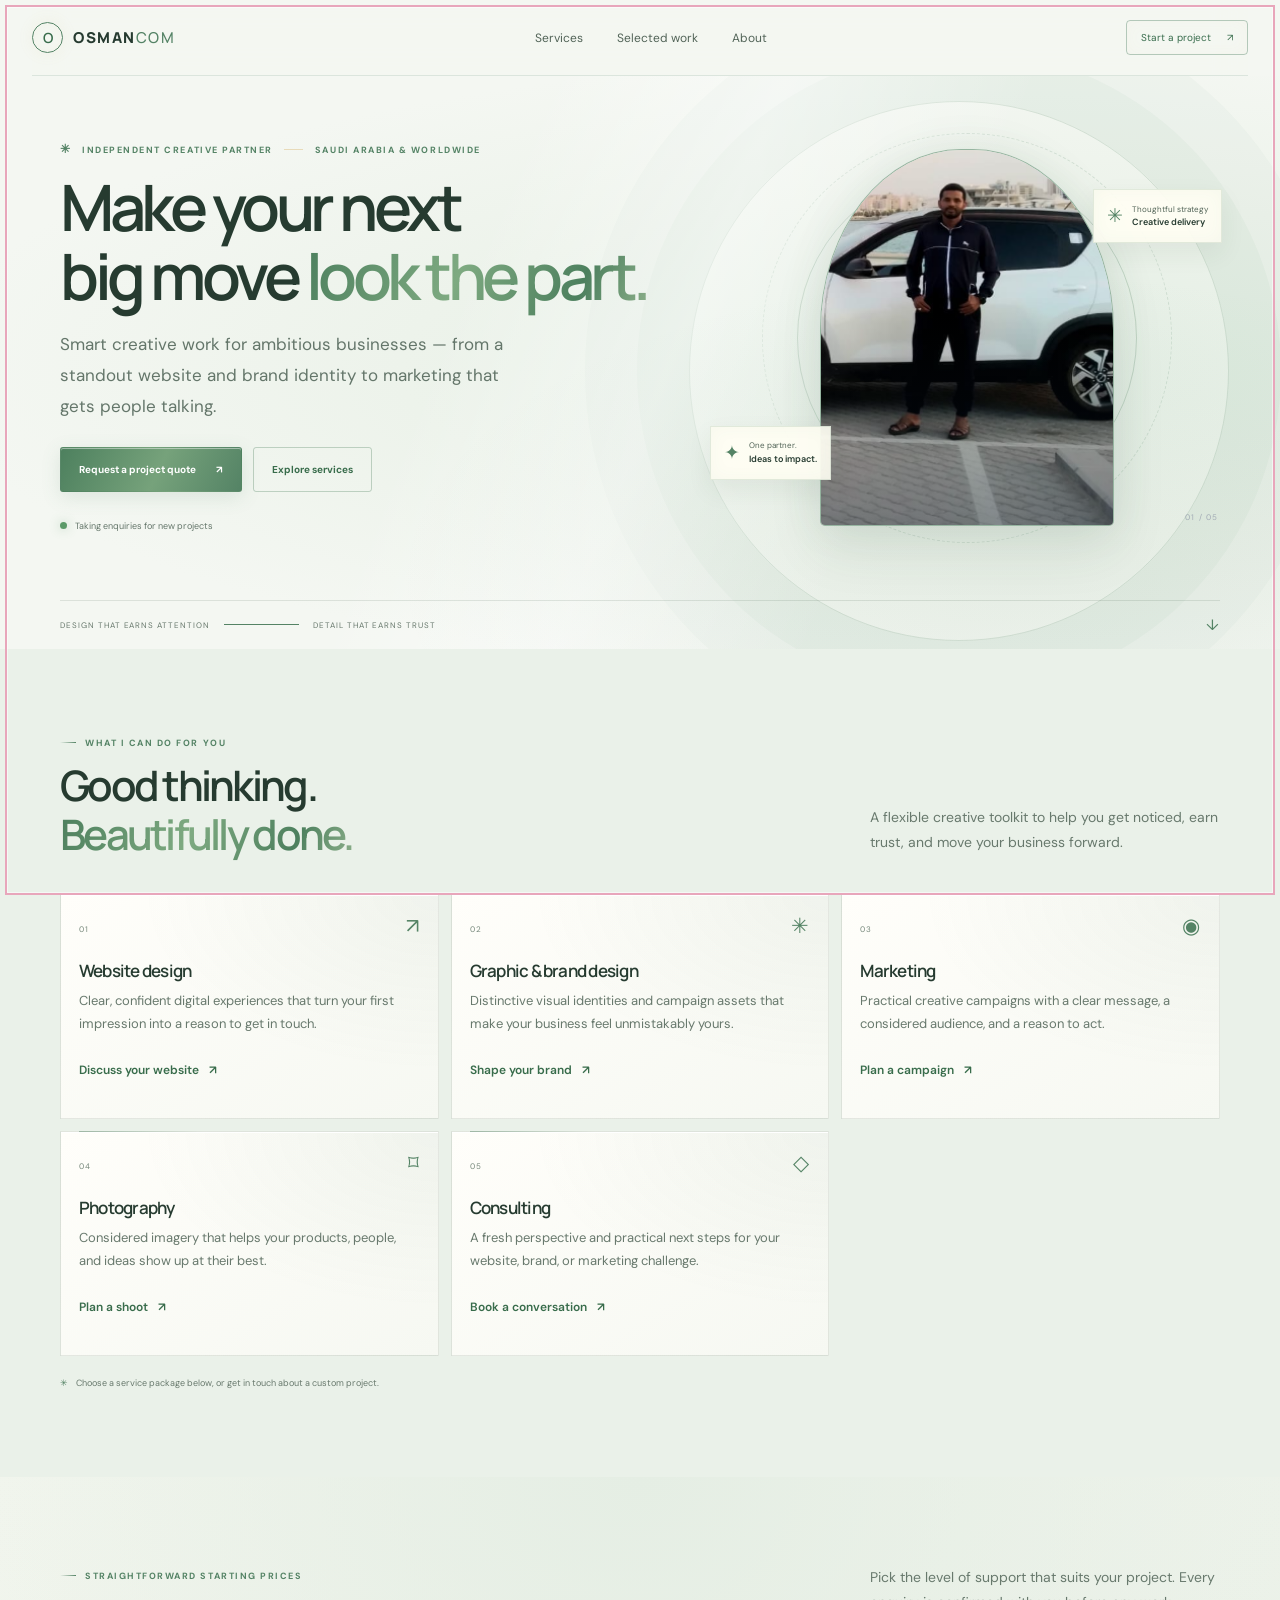
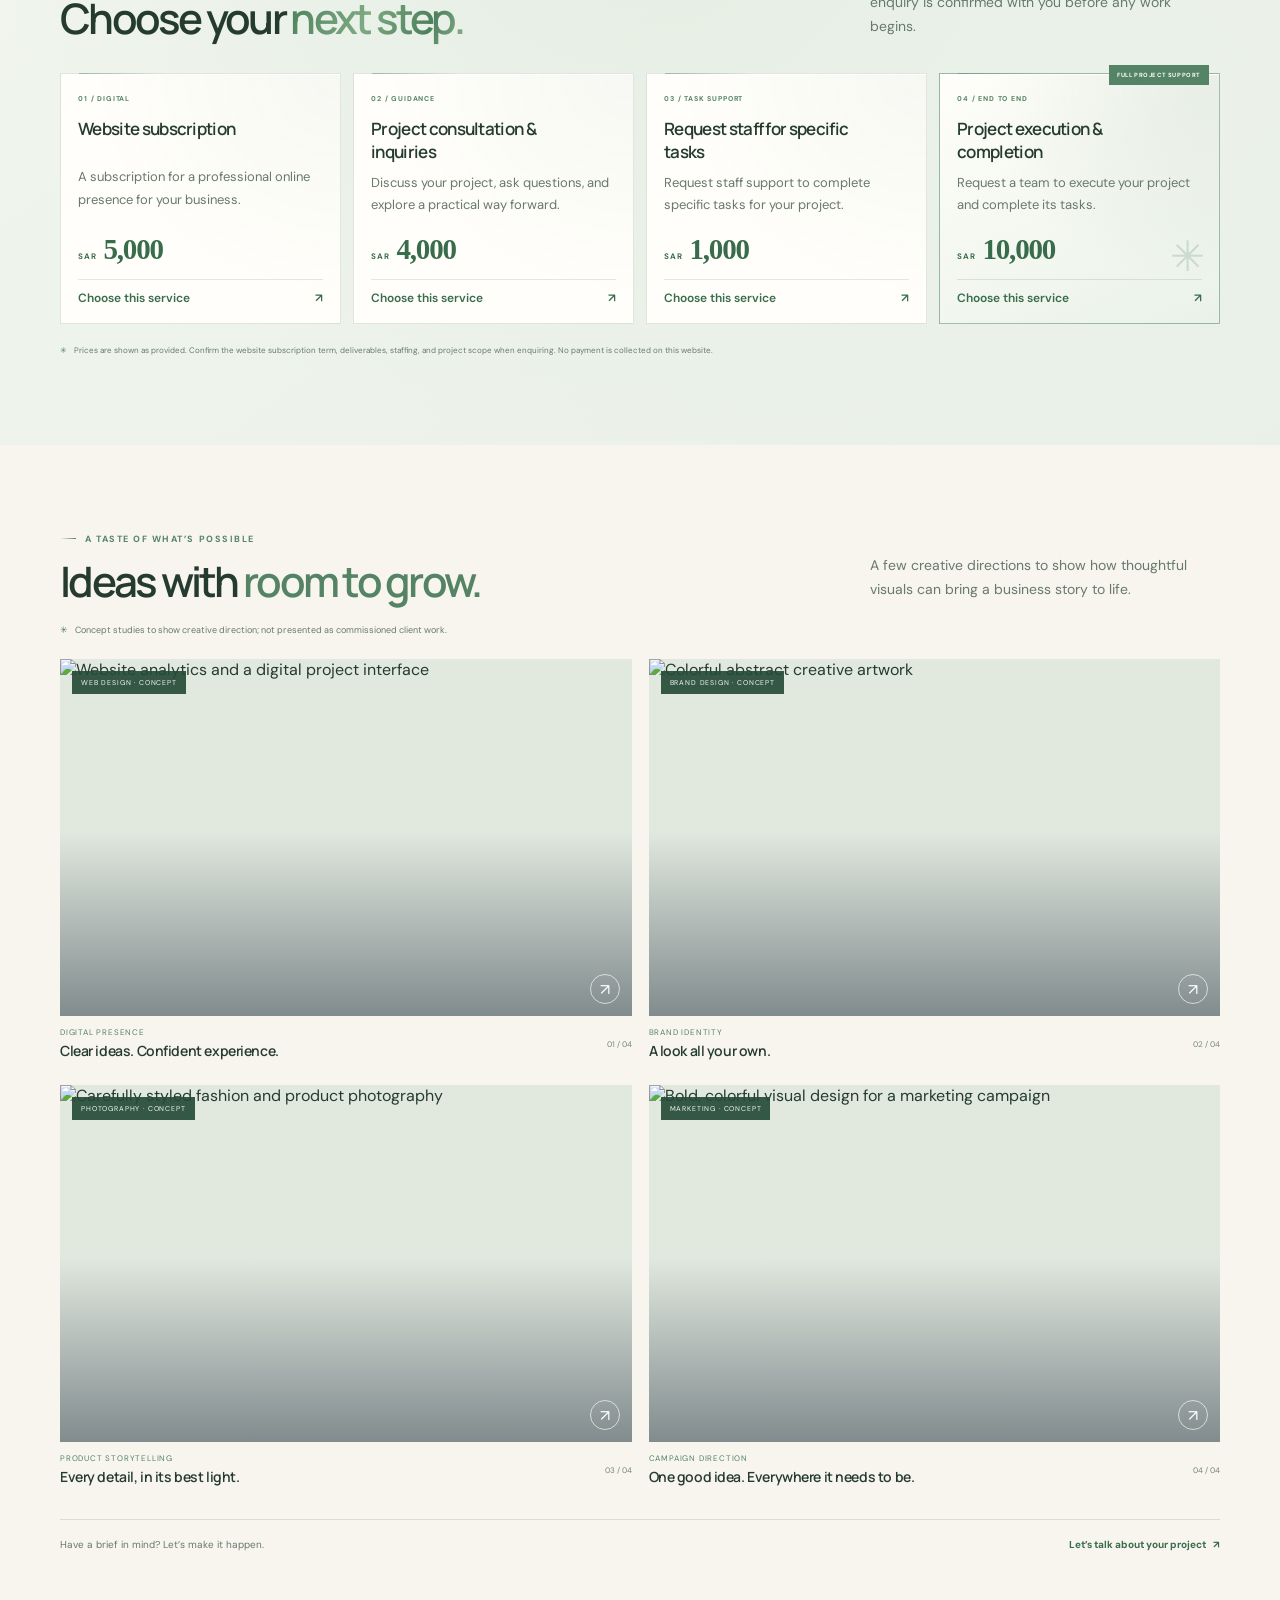
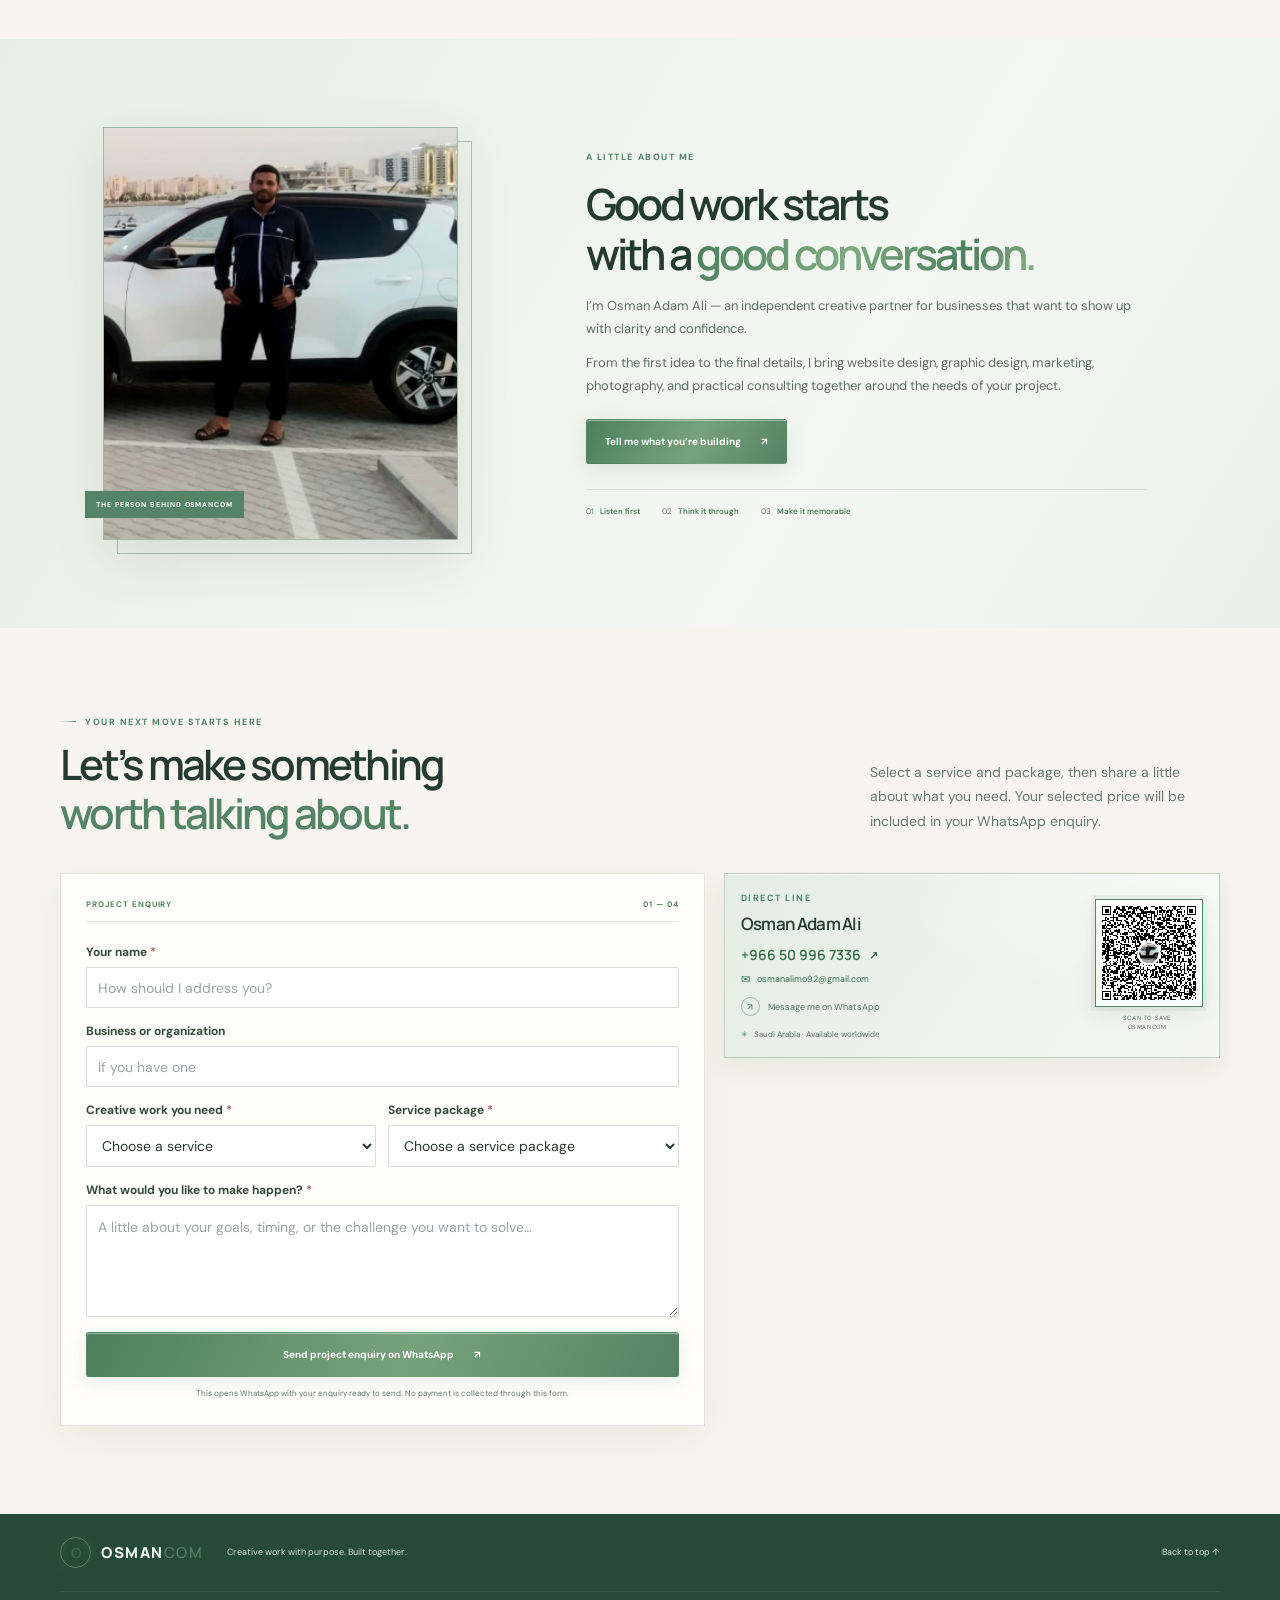
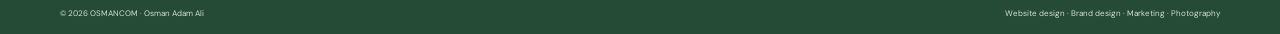
==== index.html @ 82f258a9 "Modernize OSMANCOM creative-services site Publish the creative-services page as the main site, add r" ====
<!DOCTYPE html>
<html lang="en">
<head>
  <meta charset="UTF-8">
  <meta name="viewport" content="width=device-width, initial-scale=1">
  <meta name="theme-color" content="#f4f7f2">
  <meta name="description" content="OSMANCOM — website design, graphic design, marketing, photography, and consulting. Tell Osman about your project and request a tailored quote.">
  <meta property="og:type" content="website">
  <meta property="og:url" content="https://osmanalimo92-coder.github.io/osmancom/">
  <meta property="og:title" content="OSMANCOM — Creative services for ambitious businesses">
  <meta property="og:description" content="Smart creative work for ambitious businesses — from website and brand design to marketing, photography, and consulting.">
  <meta property="og:image" content="https://osmanalimo92-coder.github.io/osmancom/assets/osman-adam-ali.png">
  <meta name="twitter:card" content="summary_large_image">
  <meta name="twitter:title" content="OSMANCOM — Creative services for ambitious businesses">
  <meta name="twitter:description" content="Smart creative work for ambitious businesses — from website and brand design to marketing, photography, and consulting.">
  <link rel="canonical" href="https://osmanalimo92-coder.github.io/osmancom/">
  <title>OSMANCOM — Creative services for ambitious businesses</title>
  <link rel="preconnect" href="https://fonts.googleapis.com">
  <link rel="preconnect" href="https://fonts.gstatic.com" crossorigin>
  <link href="https://fonts.googleapis.com/css2?family=DM+Sans:wght@400;500;600;700&family=Manrope:wght@400;500;600;700;800&display=swap" rel="stylesheet">
  <link rel="stylesheet" href="styles.css">
  <script src="assets/qrcode-generator.js" defer></script>
  <script src="creative.js" defer></script>
</head>
<body>
  <a class="skip-link" href="#main-content">Skip to content</a>
  <header class="site-header">
    <a class="brand" href="#home" aria-label="OSMANCOM home">
      <span class="brand-mark" aria-hidden="true">O</span>
      <span>OSMAN<span class="brand-light">COM</span></span>
    </a>
    <button class="menu-toggle" type="button" aria-expanded="false" aria-controls="main-nav">
      <span class="menu-toggle-icon" aria-hidden="true"></span>
      <span class="menu-toggle-label">Menu</span>
    </button>
    <nav class="main-nav" id="main-nav" aria-label="Main navigation">
      <a href="#services">Services</a>
      <a href="#work">Selected work</a>
      <a href="#about">About</a>
      <a class="mobile-nav-cta" href="#contact">Start a project <span aria-hidden="true">↗</span></a>
    </nav>
    <a class="header-cta" href="#contact">Start a project <span aria-hidden="true">↗</span></a>
  </header>

  <main id="main-content">
    <section class="hero" id="home">
      <div class="hero-glow" aria-hidden="true"></div>
      <div class="hero-inner page-width">
        <div class="hero-copy">
          <p class="eyebrow"><span class="eyebrow-star" aria-hidden="true">✳</span> Independent creative partner <span class="eyebrow-divider"></span> Saudi Arabia &amp; worldwide</p>
          <h1>Make your next<br>big move <span>look the part.</span></h1>
          <p class="hero-description">Smart creative work for ambitious businesses — from a standout website and brand identity to marketing that gets people talking.</p>
          <div class="hero-actions">
            <a class="button button-gold" href="#contact">Request a project quote <span aria-hidden="true">↗</span></a>
            <a class="button button-outline" href="#services">Explore services</a>
          </div>
          <div class="hero-availability"><span class="availability-dot"></span> Taking enquiries for new projects</div>
        </div>
        <div class="hero-visual">
          <div class="hero-orbit orbit-one" aria-hidden="true"></div>
          <div class="hero-orbit orbit-two" aria-hidden="true"></div>
          <div class="portrait-frame">
            <img src="assets/osman-adam-ali.png" alt="Osman Adam Ali, creative services consultant" fetchpriority="high">
          </div>
          <div class="visual-label label-top"><span class="label-icon">✳</span><span>Thoughtful strategy<br><strong>Creative delivery</strong></span></div>
          <div class="visual-label label-bottom"><span class="label-icon">✦</span><span>One partner.<br><strong>Ideas to impact.</strong></span></div>
          <span class="visual-index" aria-hidden="true">01 / 05</span>
        </div>
      </div>
      <div class="hero-bottom page-width"><span>DESIGN THAT EARNS ATTENTION</span><span class="hero-bottom-line"></span><span>DETAIL THAT EARNS TRUST</span><a href="#services" aria-label="Scroll to services">↓</a></div>
    </section>

    <section class="services-section section-pad" id="services">
      <div class="page-width">
        <div class="section-heading">
          <div><p class="eyebrow eyebrow-light">What I can do for you</p><h2>Good thinking.<br><span>Beautifully done.</span></h2></div>
          <p class="section-intro">A flexible creative toolkit to help you get noticed, earn trust, and move your business forward.</p>
        </div>
        <div class="service-grid">
          <article class="service-card service-featured">
            <span class="service-number">01</span><span class="service-icon" aria-hidden="true">↗</span>
            <h3>Website design</h3><p>Clear, confident digital experiences that turn your first impression into a reason to get in touch.</p>
            <a href="#contact" class="service-link" data-service-link="Website design">Discuss your website <span>↗</span></a>
          </article>
          <article class="service-card">
            <span class="service-number">02</span><span class="service-icon" aria-hidden="true">✳</span>
            <h3>Graphic &amp; brand design</h3><p>Distinctive visual identities and campaign assets that make your business feel unmistakably yours.</p>
            <a href="#contact" class="service-link" data-service-link="Graphic & brand design">Shape your brand <span>↗</span></a>
          </article>
          <article class="service-card">
            <span class="service-number">03</span><span class="service-icon" aria-hidden="true">◉</span>
            <h3>Marketing</h3><p>Practical creative campaigns with a clear message, a considered audience, and a reason to act.</p>
            <a href="#contact" class="service-link" data-service-link="Marketing">Plan a campaign <span>↗</span></a>
          </article>
          <article class="service-card">
            <span class="service-number">04</span><span class="service-icon" aria-hidden="true">⌑</span>
            <h3>Photography</h3><p>Considered imagery that helps your products, people, and ideas show up at their best.</p>
            <a href="#contact" class="service-link" data-service-link="Photography">Plan a shoot <span>↗</span></a>
          </article>
          <article class="service-card service-last">
            <span class="service-number">05</span><span class="service-icon" aria-hidden="true">◇</span>
            <h3>Consulting</h3><p>A fresh perspective and practical next steps for your website, brand, or marketing challenge.</p>
            <a href="#contact" class="service-link" data-service-link="Consulting">Book a conversation <span>↗</span></a>
          </article>
        </div>
        <p class="services-note"><span>✳</span> Choose a service package below, or get in touch about a custom project.</p>
      </div>
    </section>

    <section class="pricing-section section-pad" id="pricing">
      <div class="page-width">
        <div class="section-heading pricing-heading">
          <div><p class="eyebrow eyebrow-light">Straightforward starting prices</p><h2>Choose your <span>next step.</span></h2></div>
          <p class="section-intro">Pick the level of support that suits your project. Every enquiry is confirmed with you before any work begins.</p>
        </div>
        <div class="pricing-grid">
          <article class="pricing-card">
            <span class="pricing-number">01 / DIGITAL</span>
            <h3>Website subscription</h3>
            <p>A subscription for a professional online presence for your business.</p>
            <div class="pricing-amount"><span>SAR</span><strong>5,000</strong></div>
            <a class="pricing-link" href="#contact" data-package="website">Choose this service <span aria-hidden="true">↗</span></a>
          </article>
          <article class="pricing-card">
            <span class="pricing-number">02 / GUIDANCE</span>
            <h3>Project consultation &amp; inquiries</h3>
            <p>Discuss your project, ask questions, and explore a practical way forward.</p>
            <div class="pricing-amount"><span>SAR</span><strong>4,000</strong></div>
            <a class="pricing-link" href="#contact" data-package="consultation">Choose this service <span aria-hidden="true">↗</span></a>
          </article>
          <article class="pricing-card">
            <span class="pricing-number">03 / TASK SUPPORT</span>
            <h3>Request staff for specific tasks</h3>
            <p>Request staff support to complete specific tasks for your project.</p>
            <div class="pricing-amount"><span>SAR</span><strong>1,000</strong></div>
            <a class="pricing-link" href="#contact" data-package="staff">Choose this service <span aria-hidden="true">↗</span></a>
          </article>
          <article class="pricing-card pricing-card-featured">
            <span class="pricing-badge">FULL PROJECT SUPPORT</span>
            <span class="pricing-number">04 / END TO END</span>
            <h3>Project execution &amp; completion</h3>
            <p>Request a team to execute your project and complete its tasks.</p>
            <div class="pricing-amount"><span>SAR</span><strong>10,000</strong></div>
            <a class="pricing-link" href="#contact" data-package="execution">Choose this service <span aria-hidden="true">↗</span></a>
          </article>
        </div>
        <p class="pricing-note"><span aria-hidden="true">✳</span> Prices are shown as provided. Confirm the website subscription term, deliverables, staffing, and project scope when enquiring. No payment is collected on this website.</p>
      </div>
    </section>

    <section class="work-section section-pad" id="work">
      <div class="page-width">
        <div class="section-heading work-heading">
          <div><p class="eyebrow">A taste of what’s possible</p><h2>Ideas with <span>room to grow.</span></h2></div>
          <p class="section-intro">A few creative directions to show how thoughtful visuals can bring a business story to life.</p>
        </div>
        <p class="concept-note"><span aria-hidden="true">✳</span> Concept studies to show creative direction; not presented as commissioned client work.</p>
        <div class="work-grid">
          <article class="work-card work-wide">
            <a class="work-image work-image-web" href="#contact" aria-label="Discuss a website design concept">
              <img src="https://images.unsplash.com/photo-1460925895917-afdab827c52f?auto=format&fit=crop&w=1100&q=85" alt="Website analytics and a digital project interface" loading="lazy">
              <span class="work-tag">WEB DESIGN · CONCEPT</span><span class="work-image-arrow" aria-hidden="true">↗</span>
            </a>
            <div class="work-caption"><div><p>Digital presence</p><h3>Clear ideas. Confident experience.</h3></div><span>01 / 04</span></div>
          </article>
          <article class="work-card">
            <a class="work-image work-image-brand" href="#contact" aria-label="Discuss a graphic and brand design concept">
              <img src="https://images.unsplash.com/photo-1541701494587-cb58502866ab?auto=format&fit=crop&w=850&q=85" alt="Colorful abstract creative artwork" loading="lazy">
              <span class="work-tag">BRAND DESIGN · CONCEPT</span><span class="work-image-arrow" aria-hidden="true">↗</span>
            </a>
            <div class="work-caption"><div><p>Brand identity</p><h3>A look all your own.</h3></div><span>02 / 04</span></div>
          </article>
          <article class="work-card">
            <a class="work-image work-image-photo" href="#contact" aria-label="Discuss a photography concept">
              <img src="https://images.unsplash.com/photo-1490481651871-ab68de25d43d?auto=format&fit=crop&w=850&q=85" alt="Carefully styled fashion and product photography" loading="lazy">
              <span class="work-tag">PHOTOGRAPHY · CONCEPT</span><span class="work-image-arrow" aria-hidden="true">↗</span>
            </a>
            <div class="work-caption"><div><p>Product storytelling</p><h3>Every detail, in its best light.</h3></div><span>03 / 04</span></div>
          </article>
          <article class="work-card work-wide work-marketing">
            <a class="work-image work-image-marketing" href="#contact" aria-label="Discuss a marketing campaign concept">
              <img src="https://images.unsplash.com/photo-1558655146-9f40138edfeb?auto=format&fit=crop&w=1100&q=85" alt="Bold, colorful visual design for a marketing campaign" loading="lazy">
              <span class="work-tag">MARKETING · CONCEPT</span><span class="work-image-arrow" aria-hidden="true">↗</span>
            </a>
            <div class="work-caption"><div><p>Campaign direction</p><h3>One good idea. Everywhere it needs to be.</h3></div><span>04 / 04</span></div>
          </article>
        </div>
        <div class="work-cta"><p>Have a brief in mind? Let’s make it happen.</p><a class="text-link" href="#contact">Let’s talk about your project <span aria-hidden="true">↗</span></a></div>
      </div>
    </section>

    <section class="about-section section-pad" id="about">
      <div class="page-width about-layout">
        <div class="about-photo-wrap">
          <img src="assets/osman-adam-ali.png" alt="Osman Adam Ali" loading="lazy">
          <span class="about-photo-ring" aria-hidden="true"></span>
          <span class="about-photo-caption">THE PERSON BEHIND OSMANCOM</span>
        </div>
        <div class="about-copy">
          <p class="eyebrow eyebrow-light">A little about me</p>
          <h2>Good work starts<br>with a <span>good conversation.</span></h2>
          <p>I’m Osman Adam Ali — an independent creative partner for businesses that want to show up with clarity and confidence.</p>
          <p>From the first idea to the final details, I bring website design, graphic design, marketing, photography, and practical consulting together around the needs of your project.</p>
          <a class="button button-gold" href="#contact">Tell me what you’re building <span aria-hidden="true">↗</span></a>
          <div class="about-values"><span>01 <b>Listen first</b></span><span>02 <b>Think it through</b></span><span>03 <b>Make it memorable</b></span></div>
        </div>
      </div>
    </section>

    <section class="contact-section section-pad" id="contact">
      <div class="page-width">
        <div class="section-heading contact-heading">
          <div><p class="eyebrow">Your next move starts here</p><h2>Let’s make something<br><span>worth talking about.</span></h2></div>
          <p class="section-intro">Select a service and package, then share a little about what you need. Your selected price will be included in your WhatsApp enquiry.</p>
        </div>
        <div class="contact-layout">
          <form class="project-form" id="project-form">
            <div class="form-topline"><span>PROJECT ENQUIRY</span><span>01 — 04</span></div>
            <label class="field-label">Your name <span>*</span><input name="name" type="text" placeholder="How should I address you?" required maxlength="80" autocomplete="name"></label>
            <label class="field-label">Business or organization<input name="business" type="text" placeholder="If you have one" maxlength="100" autocomplete="organization"></label>
            <div class="form-row">
              <label class="field-label">Creative work you need <span>*</span>
                <select name="service" required>
                  <option value="" selected disabled>Choose a service</option>
                  <option>Website design</option><option>Graphic &amp; brand design</option><option>Marketing</option><option>Photography</option><option>Consulting</option><option>A mix of services</option>
                </select>
              </label>
              <label class="field-label">Service package <span>*</span>
                <select name="package" id="package-select" required>
                  <option value="" selected disabled>Choose a service package</option>
                  <option value="website">Website subscription — SAR 5,000</option>
                  <option value="consultation">Project consultation &amp; inquiries — SAR 4,000</option>
                  <option value="staff">Request staff for specific tasks — SAR 1,000</option>
                  <option value="execution">Project execution &amp; completion — SAR 10,000</option>
                  <option value="custom">Other / discuss a custom project</option>
                </select>
              </label>
            </div>
            <p class="package-selection" id="package-selection" aria-live="polite" hidden></p>
            <label class="field-label">What would you like to make happen? <span>*</span><textarea name="brief" rows="4" placeholder="A little about your goals, timing, or the challenge you want to solve…" required maxlength="1500"></textarea></label>
            <button class="button button-gold form-submit" type="submit">Send project enquiry on WhatsApp <span aria-hidden="true">↗</span></button>
            <p class="form-disclaimer">This opens WhatsApp with your enquiry ready to send. No payment is collected through this form.</p>
            <div class="form-status" id="project-form-status" role="status" aria-live="polite" hidden>
              <p>Your enquiry is ready. Continue in WhatsApp to review and send it.</p>
              <a id="project-whatsapp-link" href="#" target="_blank" rel="noopener noreferrer">Open WhatsApp to send your enquiry</a>
            </div>
          </form>
          <aside class="contact-aside">
            <div class="contact-profile">
              <div class="contact-details">
                <p class="eyebrow eyebrow-light">Direct line</p>
                <h3>Osman Adam Ali</h3>
                <a class="contact-phone" href="tel:00966509967336">+966 50 996 7336 <span aria-hidden="true">↗</span></a>
                <a class="contact-email" href="mailto:osmanalimo92@gmail.com"><span aria-hidden="true">✉</span> osmanalimo92@gmail.com</a>
                <a class="contact-whatsapp" href="https://wa.me/966509967336" target="_blank" rel="noopener noreferrer"><span class="whatsapp-dot" aria-hidden="true">↗</span> Message me on WhatsApp</a>
                <p class="contact-location"><span aria-hidden="true">✳</span> Saudi Arabia · Available worldwide</p>
              </div>
              <div class="contact-qr">
              <div class="qr-frame">
                <div class="qr-code" id="contact-qr" role="img" aria-label="QR code contact card"></div>
                <img class="qr-photo" src="assets/osman-adam-ali.png" alt="" aria-hidden="true">
              </div>
                <span class="qr-caption">SCAN TO SAVE<br>OSMANCOM</span>
              </div>
            </div>
          </aside>
        </div>
      </div>
    </section>
  </main>

  <footer class="site-footer">
    <div class="page-width footer-main">
      <a class="brand" href="#home"><span class="brand-mark" aria-hidden="true">O</span><span>OSMAN<span class="brand-light">COM</span></span></a>
      <p>Creative work with purpose. Built together.</p>
      <a class="footer-top" href="#home">Back to top ↑</a>
    </div>
    <div class="page-width footer-bottom"><span>© 2026 OSMANCOM · Osman Adam Ali</span><span>Website design · Brand design · Marketing · Photography</span></div>
  </footer>
</body>
</html>
---- styles.css ----
:root {
  color-scheme: dark;
  --navy: #08172c;
  --navy-deep: #061225;
  --navy-soft: #0e2038;
  --navy-card: #10233c;
  --gold: #d9b771;
  --gold-bright: #edcf8e;
  --cream: #f3eee3;
  --muted: #9ba7b6;
  --line: #ffffff1a;
  --font-body: "DM Sans", sans-serif;
  --font-display: "Manrope", sans-serif;
}

* { box-sizing: border-box; }
html { scroll-behavior: smooth; scroll-padding-top: 86px; }
body { margin: 0; background: var(--navy); color: var(--cream); font-family: var(--font-body); -webkit-font-smoothing: antialiased; }
button, input, textarea, select { font: inherit; }
a { color: inherit; text-decoration: none; }
button, a, select { -webkit-tap-highlight-color: transparent; }
img { max-width: 100%; }
.page-width { width: min(1160px, calc(100% - 64px)); margin-inline: auto; }
:focus-visible { outline: 2px solid var(--gold-bright); outline-offset: 4px; }

.site-header { width: min(1280px, calc(100% - 64px)); height: 76px; margin: auto; position: sticky; z-index: 6; top: 0; display: flex; align-items: center; justify-content: space-between; border-bottom: 1px solid #d9b77122; background: #08172ceF; backdrop-filter: blur(16px); }
.brand { display: inline-flex; align-items: center; gap: 10px; font: 800 15px var(--font-display); letter-spacing: .1em; white-space: nowrap; }
.brand-mark { width: 31px; height: 31px; display: grid; place-items: center; border: 1px solid var(--gold); border-radius: 50%; color: var(--gold-bright); font: 600 14px var(--font-display); letter-spacing: 0; box-shadow: 0 0 16px #d9b77118, inset 0 0 9px #d9b77112; }
.brand-light { color: var(--gold); font-weight: 500; }
.main-nav { display: flex; align-items: center; gap: 34px; }
.main-nav a { position: relative; color: #c5cbd4; font-size: 11px; transition: color .2s; }
.main-nav a::after { content: ""; height: 1px; position: absolute; right: 100%; bottom: -7px; left: 0; background: linear-gradient(90deg, var(--gold-bright), transparent); transition: right .25s ease; }
.main-nav a:hover::after { right: 0; }
.main-nav a:hover, .footer-top:hover { color: var(--gold-bright); }
.header-cta { display: inline-flex; align-items: center; gap: 16px; padding: 10px 14px; border: 1px solid #d9b77176; border-radius: 4px; color: var(--gold-bright); font-size: 10px; box-shadow: inset 0 0 15px #d9b77109; transition: background .2s, box-shadow .2s, border-color .2s; }
.header-cta:hover { border-color: #edcf8eaa; background: #d9b77116; box-shadow: 0 0 21px #d9b77115, inset 0 0 15px #d9b7710d; }
.header-actions { display: flex; align-items: center; gap: 10px; }
.language-toggle { min-height: 36px; padding: 0 12px; border: 1px solid #d9b77155; border-radius: 4px; background: transparent; color: var(--gold-bright); cursor: pointer; font-size: 10px; font-weight: 700; transition: background .2s, border-color .2s; }
.language-toggle:hover { border-color: var(--gold-bright); background: #d9b77116; }

.hero { min-height: 568px; position: relative; overflow: hidden; background: radial-gradient(ellipse at 77% 51%, #182d49 0, #0b1b31 37%, var(--navy) 72%); }
.hero::after { content: ""; position: absolute; inset: 0; background: radial-gradient(ellipse at 80% 88%, #d9b77110, transparent 44%), linear-gradient(112deg, transparent 36%, #ffffff03 52%, transparent 69%); pointer-events: none; }
.hero-glow { width: 540px; height: 540px; position: absolute; top: 25px; right: 4%; border: 1px solid #d9b77124; border-radius: 50%; box-shadow: 0 0 0 52px #d9b77109, 0 0 0 104px #d9b77106; pointer-events: none; animation: breathe 9s ease-in-out infinite alternate; }
.hero-inner { min-height: 490px; position: relative; display: grid; grid-template-columns: 1.08fr .92fr; align-items: center; gap: 58px; }
.hero-copy { padding-block: 65px 68px; position: relative; z-index: 1; }
.eyebrow { margin: 0 0 16px; color: var(--gold); font-size: 9px; font-weight: 700; letter-spacing: .17em; text-transform: uppercase; }
.eyebrow-star { padding-right: 7px; font-size: 12px; }
.eyebrow-divider { width: 19px; height: 1px; margin: 0 8px 3px; display: inline-block; background: #d9b77170; }
h1, h2, h3, p { margin-top: 0; }
h1, h2 { font-family: var(--font-display); }
h1 { max-width: 670px; margin-bottom: 18px; font-size: clamp(43px, 5vw, 66px); font-weight: 600; line-height: 1.075; letter-spacing: -.07em; }
h1 > span, .services-section h2 > span, .pricing-section h2 > span, .about-copy h2 > span { background: linear-gradient(112deg, #c4a15e 2%, #ffe7a8 45%, #d2ae69 79%, #f1d698); -webkit-background-clip: text; background-clip: text; color: transparent; -webkit-text-fill-color: transparent; }
.hero-description { max-width: 455px; margin-bottom: 24px; color: #b0bac7; font-size: 13px; line-height: 1.85; }
.hero-actions { display: flex; align-items: center; flex-wrap: wrap; gap: 11px; }
.button { min-height: 45px; display: inline-flex; align-items: center; justify-content: center; gap: 20px; padding: 0 18px; border: 1px solid transparent; border-radius: 3px; cursor: pointer; font-size: 10px; font-weight: 700; transition: transform .2s, background .2s, border-color .2s; }
.button:hover { transform: translateY(-2px); }
.button-gold { position: relative; overflow: hidden; background: linear-gradient(115deg, #bd9955, #e6ca89 54%, #cfad6c); box-shadow: 0 5px 19px #c5a25e20, inset 0 1px #fff6d75e; color: #111c2a; }
.button-gold::after { content: ""; width: 35%; height: 200%; position: absolute; top: -50%; left: -55%; background: linear-gradient(90deg, transparent, #fff8df55, transparent); transform: rotate(18deg); transition: left .5s ease; }
.button-gold:hover::after { left: 130%; }
.button-gold:hover { background: linear-gradient(115deg, #d2b574, #f0d99d); }
.button-outline { border-color: #ffffff35; color: var(--cream); }
.button-outline:hover { border-color: var(--gold); }
.hero-availability { margin-top: 28px; display: flex; align-items: center; gap: 8px; color: #adb8c6; font-size: 9px; }
.availability-dot { width: 7px; height: 7px; border-radius: 50%; background: #95bd91; box-shadow: 0 0 11px #95bd9170; animation: availability-pulse 3.2s ease-in-out infinite; }
.hero-visual { min-height: 380px; position: relative; display: grid; place-items: center; }
.hero-orbit { aspect-ratio: 1; position: absolute; border: 1px solid #d9b77135; border-radius: 50%; }
.orbit-one { width: 340px; }
.orbit-two { width: 410px; border-style: dashed; border-color: #d9b77122; animation: orbit 110s linear infinite; }
.portrait-frame { width: min(73%, 294px); aspect-ratio: .78; position: relative; z-index: 1; overflow: hidden; border: 1px solid #d9b771aa; border-radius: 48% 48% 5px 5px; background: #172b40; box-shadow: 0 22px 55px #01081588, 0 0 42px #d9b77114; }
.portrait-frame::after { content: ""; position: absolute; inset: 43% 0 0; background: linear-gradient(transparent, #07152966); pointer-events: none; }
.portrait-frame img { width: 100%; height: 100%; display: block; object-fit: cover; object-position: center 30%; }
.visual-label { padding: 11px 13px; position: absolute; z-index: 2; display: flex; align-items: center; gap: 9px; border: 1px solid #ffffff24; background: #0b1c31eF; box-shadow: 0 10px 26px #01071540, inset 0 0 18px #d9b77108; color: #b8c1cc; font-size: 8px; line-height: 1.6; }
.visual-label strong { color: var(--cream); font-size: 9px; font-weight: 600; }
.label-icon { color: var(--gold); font-size: 19px; }
.label-top { top: 41px; right: -2px; animation: float-soft 6s ease-in-out infinite; }
.label-bottom { bottom: 48px; left: -3px; animation: float-soft 7s ease-in-out 1s infinite reverse; }
.visual-index { position: absolute; right: 2px; bottom: 6px; color: #a5acb8; font-size: 8px; letter-spacing: .14em; }
.hero-bottom { min-height: 49px; position: relative; z-index: 1; display: flex; align-items: center; gap: 14px; border-top: 1px solid var(--line); color: #99a7b8; font-size: 8px; letter-spacing: .12em; }
.hero-bottom-line { width: 75px; height: 1px; background: var(--gold); }
.hero-bottom a { margin-left: auto; color: var(--gold); font-size: 15px; }

.section-pad { padding-block: 88px; }
.welcome-section { padding-block: 42px; background: linear-gradient(180deg, #08172c, #0a1a30); }
.welcome-card { max-width: 900px; margin-inline: auto; padding: clamp(23px, 4vw, 42px); border: 1px solid #d9b77143; background: radial-gradient(ellipse at 100% 0, #d9b77112, transparent 54%), linear-gradient(145deg, #122741, #0d1f36); box-shadow: inset 0 1px #ffffff0a, 0 18px 42px #00000020; }
.welcome-card .eyebrow { margin-bottom: 10px; }
.welcome-card h2 { margin: 0 0 17px; color: var(--cream); font-size: clamp(24px, 3vw, 34px); font-weight: 600; line-height: 1.4; }
.welcome-card > p:not(.eyebrow) { margin: 0 0 13px; color: #bdc7d2; font-size: 12px; line-height: 2; }
.welcome-card > .welcome-lead { color: #f0dfb8; font-size: 14px; font-weight: 600; }
.welcome-card > .welcome-closing { color: #e4d4ad; font-weight: 600; }
.welcome-card > .welcome-motto { margin-bottom: 0; color: var(--gold-bright); font-size: 13px; font-weight: 700; }
.section-heading .eyebrow::before { content: ""; width: 16px; height: 1px; margin: 0 9px 3px 0; display: inline-block; background: linear-gradient(90deg, transparent, currentColor); }
.services-section { background: #0a1a30; }
.section-heading { margin-bottom: 36px; display: flex; align-items: end; justify-content: space-between; gap: 35px; }
.section-heading .eyebrow { margin-bottom: 12px; }
.section-heading h2 { margin: 0; font-size: clamp(30px, 3.7vw, 42px); font-weight: 600; line-height: 1.16; letter-spacing: -.065em; }
.eyebrow-light { color: #dbc184; }
.section-intro { max-width: 350px; margin: 0 0 4px; color: var(--muted); font-size: 11px; line-height: 1.8; }
.service-grid { display: grid; grid-template-columns: repeat(6, 1fr); gap: 12px; }
.service-card { min-height: 225px; padding: 21px 18px 18px; position: relative; grid-column: span 2; border: 1px solid #ffffff17; background: radial-gradient(ellipse at 100% 0, #d9b7710c, transparent 56%), linear-gradient(150deg, #122741, #0d1f36); box-shadow: inset 0 1px #ffffff09; transition: transform .25s, border-color .25s, box-shadow .25s; }
.service-card::before, .pricing-card::before { content: ""; height: 1px; position: absolute; top: -1px; left: 18px; right: 62%; background: linear-gradient(90deg, #d9b77192, transparent); opacity: .7; transition: right .3s, opacity .3s; }
.service-card:hover { transform: translateY(-4px); border-color: #d9b77172; box-shadow: 0 16px 35px #00000020, inset 0 1px #ffffff12; }
.service-card:hover::before, .pricing-card:hover::before { right: 18px; opacity: 1; }
.service-card.service-featured { grid-column: span 3; }
.service-card.service-last { grid-column: span 3; }
.service-number { color: #8998aa; font-size: 8px; letter-spacing: .12em; }
.service-icon { position: absolute; top: 17px; right: 19px; color: var(--gold); font-size: 21px; }
.service-card h3 { margin: 22px 0 8px; font: 600 17px var(--font-display); letter-spacing: -.045em; }
.service-card > p { max-width: 320px; min-height: 52px; margin-bottom: 16px; color: #a6b2c1; font-size: 10px; line-height: 1.7; }
.service-link { display: inline-flex; align-items: center; gap: 10px; color: var(--gold-bright); font-size: 9px; font-weight: 600; }
.service-link span { transition: transform .2s; }
.service-link:hover span { transform: translate(3px, -2px); }
.services-note { margin: 21px 0 0; color: #a6b2c1; font-size: 9px; }
.services-note span { margin-right: 6px; color: var(--gold); }

.pricing-section { background: radial-gradient(ellipse at 50% 0, #18304a, transparent 72%), linear-gradient(145deg, #10233b, #09182d); }
.pricing-heading { margin-bottom: 30px; }
.pricing-heading h2 > span { color: transparent; }
.pricing-grid { display: grid; grid-template-columns: repeat(4, minmax(0, 1fr)); gap: 12px; }
.pricing-card { min-height: 220px; padding: 20px 17px 17px; position: relative; display: flex; flex-direction: column; align-items: flex-start; border: 1px solid #ffffff1b; background: radial-gradient(ellipse at 100% 0, #d9b7710b, transparent 63%), #ffffff08; box-shadow: inset 0 1px #ffffff09; transition: transform .25s, border-color .25s, box-shadow .25s, background .25s; }
.pricing-card:hover { transform: translateY(-4px); border-color: #d9b77180; box-shadow: 0 15px 34px #00000023, inset 0 1px #ffffff15; }
.pricing-card-featured { border-color: #d9b771a1; background: radial-gradient(ellipse at 92% 7%, #d9b7711b, transparent 58%), linear-gradient(155deg, #1a2e46, #11233a); }
.pricing-card-featured::after { content: "✳"; position: absolute; right: 14px; bottom: 45px; color: #e6ca8950; font-size: 42px; line-height: 1; pointer-events: none; }
.pricing-number { margin-bottom: 15px; color: #ddc489; font-size: 7px; font-weight: 700; letter-spacing: .12em; }
.pricing-card h3 { max-width: 220px; min-height: 40px; margin: 0 0 8px; font: 600 15px/1.35 var(--font-display); letter-spacing: -.04em; }
.pricing-card > p { min-height: 48px; margin-bottom: 13px; color: #b1bcc9; font-size: 9px; line-height: 1.7; }
.pricing-amount { margin-top: auto; margin-bottom: 13px; display: flex; align-items: baseline; gap: 7px; color: var(--gold-bright); }
.pricing-amount > span { font-size: 8px; font-weight: 700; letter-spacing: .1em; }
.pricing-amount strong { font: 600 29px Georgia, "Times New Roman", serif; letter-spacing: -.04em; }
.pricing-link { width: 100%; padding-top: 10px; display: flex; align-items: center; justify-content: space-between; border-top: 1px solid #ffffff23; color: var(--gold-bright); font-size: 8px; font-weight: 600; }
.pricing-badge { padding: 6px 8px; position: absolute; top: -9px; right: 10px; background: var(--gold); color: var(--navy-deep); font-size: 6px; font-weight: 700; letter-spacing: .1em; }
.pricing-note { max-width: 850px; margin: 19px 0 0; color: #a6b2c1; font-size: 8px; line-height: 1.8; }
.pricing-note span { margin-right: 5px; color: var(--gold); }

.work-section { background: #f1eee7; color: var(--navy); }
.work-heading { margin-bottom: 18px; }
.work-heading .eyebrow { color: #9a7940; }
.work-heading h2 > span { color: #ad8b4d; }
.work-heading .section-intro { color: #727b87; }
.concept-note { margin-bottom: 23px; color: #797d82; font-size: 9px; }
.concept-note span { margin-right: 5px; color: #ad8b4d; }
.work-grid { display: grid; grid-template-columns: repeat(2, minmax(0, 1fr)); gap: 25px 17px; }
.work-card { min-width: 0; }
.work-image { aspect-ratio: 1.6 / 1; position: relative; display: block; overflow: hidden; background: #dedbd3; }
.work-image::after { content: ""; position: absolute; inset: 0; background: linear-gradient(180deg, #07142600 48%, #07142670 100%); }
.work-image img { width: 100%; height: 100%; display: block; object-fit: cover; transition: transform .5s; }
.work-image:hover img { transform: scale(1.035); }
.work-tag { padding: 7px 9px; position: absolute; z-index: 1; top: 12px; left: 12px; background: #0a192ad9; color: #f2d899; font-size: 7px; letter-spacing: .12em; }
.work-image-arrow { width: 30px; height: 30px; position: absolute; z-index: 1; right: 12px; bottom: 12px; display: grid; place-items: center; border: 1px solid #ffffffa3; border-radius: 50%; color: white; }
.work-caption { padding-top: 11px; display: flex; align-items: center; justify-content: space-between; gap: 10px; }
.work-caption p { margin: 0 0 4px; color: #9a7940; font-size: 8px; letter-spacing: .1em; text-transform: uppercase; }
.work-caption h3 { margin: 0; font: 600 14px var(--font-display); letter-spacing: -.03em; }
.work-caption > span { flex: 0 0 auto; color: #818790; font-size: 8px; }
.work-cta { margin-top: 33px; padding-top: 18px; display: flex; align-items: center; justify-content: space-between; gap: 15px; border-top: 1px solid #0b1a2a1c; }
.work-cta p { margin: 0; color: #657180; font-size: 10px; }
.text-link { color: #927440; font-size: 10px; font-weight: 700; }
.text-link span { padding-left: 5px; }

.about-section { overflow: hidden; background: linear-gradient(120deg, #10233b 0%, #09192f 65%, #0d1d32); }
.about-layout { display: grid; grid-template-columns: .82fr 1.18fr; align-items: center; gap: 85px; }
.about-photo-wrap { width: min(100%, 355px); aspect-ratio: .86; position: relative; justify-self: center; }
.about-photo-wrap > img { width: 100%; height: 100%; position: relative; z-index: 1; display: block; border: 1px solid #d9b77184; box-shadow: 0 19px 50px #01081545; object-fit: cover; object-position: center 27%; }
.about-photo-ring { position: absolute; inset: 14px -14px -14px 14px; border: 1px solid #d9b7717a; }
.about-photo-caption { padding: 9px 11px; position: absolute; z-index: 2; left: -18px; bottom: 22px; background: var(--gold); color: #131e2b; font-size: 7px; font-weight: 700; letter-spacing: .14em; }
.about-copy { max-width: 560px; }
.about-copy h2 { margin: 0 0 16px; font-size: clamp(31px, 4vw, 43px); font-weight: 600; line-height: 1.16; letter-spacing: -.07em; }
.about-copy > p:not(.eyebrow) { margin-bottom: 12px; color: #afbac7; font-size: 11px; line-height: 1.85; }
.about-copy .button { margin-top: 9px; }
.about-values { margin-top: 25px; padding-top: 16px; display: flex; flex-wrap: wrap; gap: 12px 22px; border-top: 1px solid var(--line); color: #9ba7b6; font-size: 8px; }
.about-values span { display: flex; gap: 6px; }
.about-values span:first-child { color: var(--gold); }
.about-values b { color: #e3e6e9; font-weight: 500; }

.contact-section { background: #f1eee7; color: var(--navy); }
.contact-heading .eyebrow { color: #9a7940; }
.contact-heading h2 > span { color: #ad8b4d; }
.contact-heading .section-intro { color: #727b87; }
.contact-layout { display: grid; grid-template-columns: 1.13fr .87fr; align-items: start; gap: 19px; }
.project-form { padding: 25px; border: 1px solid #0b1a2a18; background: #f9f7f1; box-shadow: 0 12px 40px #101a2810; }
.form-topline { margin-bottom: 22px; padding-bottom: 12px; display: flex; justify-content: space-between; border-bottom: 1px solid #0b1a2a1d; color: #8d7446; font-size: 8px; font-weight: 700; letter-spacing: .12em; }
.field-label { margin-bottom: 15px; display: flex; flex-direction: column; gap: 7px; color: #26374b; font-size: 9px; font-weight: 700; }
.field-label > span { display: contents; color: #a87643; }
.field-label input, .field-label textarea, .field-label select { width: 100%; min-height: 41px; padding: 10px 11px; border: 1px solid #15284224; border-radius: 2px; outline: 0; background: #fffefa; color: #15253a; font-size: 10px; font-weight: 400; }
.field-label textarea { min-height: 92px; resize: vertical; line-height: 1.6; }
.field-label input:focus, .field-label textarea:focus, .field-label select:focus { border-color: #b28f52; box-shadow: 0 0 0 2px #c7a66727; }
.field-label input::placeholder, .field-label textarea::placeholder { color: #9da3a8; }
.form-row { display: grid; grid-template-columns: 1fr 1fr; gap: 12px; }
.package-selection { margin: -5px 0 13px; padding: 9px 10px; border-left: 2px solid #b28f52; background: #f0ebdf; color: #35445a; font-size: 9px; line-height: 1.6; }
.form-submit { width: 100%; }
.form-disclaimer { margin: 10px 0 0; color: #7e8387; font-size: 8px; line-height: 1.6; text-align: center; }
.contact-aside { display: grid; gap: 14px; }
.contact-profile { min-height: 171px; padding: 18px 16px; display: grid; grid-template-columns: minmax(0, 1fr) 112px; align-items: center; gap: 10px; border: 1px solid #c5a25e61; background: radial-gradient(ellipse at 90% 14%, #d9b77112, transparent 44%), linear-gradient(125deg, #0e2138, #08172c); box-shadow: inset 0 1px #ffffff0b, 0 12px 27px #0a142016; color: var(--cream); }
.contact-details { min-width: 0; }
.contact-details .eyebrow { margin-bottom: 8px; }
.contact-details h3 { margin: 0 0 9px; font: 600 17px var(--font-display); letter-spacing: -.04em; }
.contact-phone { display: inline-flex; align-items: center; gap: 8px; color: var(--gold-bright); font: 600 14px var(--font-display); }
.contact-phone span { font-size: 11px; }
.contact-email { margin-top: 7px; display: flex; align-items: center; gap: 7px; color: #e0c887; font-size: 9px; overflow-wrap: anywhere; }
.contact-email span { color: var(--gold-bright); font-size: 11px; }
.contact-email:hover { color: #fff0bd; text-decoration: underline; text-decoration-color: #d9b77178; text-underline-offset: 3px; }
.contact-whatsapp { margin-top: 11px; display: flex; align-items: center; gap: 8px; color: #d4dae1; font-size: 9px; }
.whatsapp-dot { width: 19px; height: 19px; display: grid; place-items: center; border: 1px solid #d9b77177; border-radius: 50%; color: var(--gold); }
.contact-location { margin: 13px 0 0; color: #a6b1bf; font-size: 8px; }
.contact-location span { padding-right: 4px; color: var(--gold); }
.contact-qr { display: grid; justify-items: center; gap: 7px; }
.qr-frame { width: 108px; aspect-ratio: 1; position: relative; justify-self: end; padding: 5px; border: 1px solid #d9b771; background: #f8f5ee; box-shadow: 0 0 0 4px #d9b7710d, 0 6px 21px #00000038; }
.qr-code, .qr-code svg { width: 100%; height: 100%; display: block; }
.qr-code svg { shape-rendering: crispEdges; }
.qr-photo { width: 22%; aspect-ratio: 1; position: absolute; top: 50%; left: 50%; border: 2px solid #fff; border-radius: 50%; object-fit: cover; object-position: center 31%; transform: translate(-50%, -50%); }
.qr-frame:focus-within { box-shadow: 0 0 0 4px #d9b77116, 0 0 20px #d9b77155; }
.qr-caption { color: #bdc3ca; font-size: 6px; letter-spacing: .1em; line-height: 1.5; text-align: center; }
.qr-error { display: grid; place-items: center; color: #15253a; font-size: 8px; text-align: center; }
.qr-error a { text-decoration: underline; }

.site-footer { background: #061225; }
.footer-main { min-height: 77px; display: flex; align-items: center; gap: 24px; }
.footer-main > p { margin: 0; color: #a6b1bf; font-size: 9px; }
.footer-top { margin-left: auto; color: #c6a968; font-size: 9px; }
.footer-bottom { min-height: 43px; display: flex; align-items: center; justify-content: space-between; gap: 12px; border-top: 1px solid #ffffff14; color: #8491a1; font-size: 8px; }

html[dir="rtl"] body { font-family: "Noto Sans Arabic", var(--font-body); }
html[dir="rtl"] h1, html[dir="rtl"] h2, html[dir="rtl"] h3 { font-family: "Noto Sans Arabic", var(--font-display); letter-spacing: 0; }
html[dir="rtl"] .eyebrow,
html[dir="rtl"] .hero-bottom,
html[dir="rtl"] .pricing-number,
html[dir="rtl"] .pricing-badge,
html[dir="rtl"] .work-caption p,
html[dir="rtl"] .work-tag,
html[dir="rtl"] .about-photo-caption,
html[dir="rtl"] .qr-caption,
html[dir="rtl"] .form-topline { letter-spacing: 0; }
html[dir="rtl"] .main-nav a::after { right: 0; left: 100%; background: linear-gradient(270deg, var(--gold-bright), transparent); }
html[dir="rtl"] .main-nav a:hover::after { left: 0; }
html[dir="rtl"] .service-icon { right: auto; left: 19px; }
html[dir="rtl"] .service-card::before,
html[dir="rtl"] .pricing-card::before { right: 38%; left: 18px; background: linear-gradient(270deg, #d9b77192, transparent); }
html[dir="rtl"] .service-card:hover::before,
html[dir="rtl"] .pricing-card:hover::before { right: 18px; left: 18px; }
html[dir="rtl"] .pricing-badge { right: auto; left: 10px; }
html[dir="rtl"] .pricing-card-featured::after { right: auto; left: 14px; }
html[dir="rtl"] .work-tag { left: auto; right: 12px; }
html[dir="rtl"] .work-image-arrow { right: auto; left: 12px; }
html[dir="rtl"] .about-photo-ring { inset: 14px 14px -14px -14px; }
html[dir="rtl"] .about-photo-caption { right: -18px; left: auto; }
html[dir="rtl"] .footer-top { margin-right: auto; margin-left: 0; }
html[dir="rtl"] .services-note span,
html[dir="rtl"] .pricing-note span,
html[dir="rtl"] .concept-note span { margin-right: 0; margin-left: 5px; }
html[dir="rtl"] .contact-location span { padding-right: 0; padding-left: 4px; }
html[dir="rtl"] .package-selection { border-left: 0; border-right: 2px solid #b28f52; }
html[dir="rtl"] input,
html[dir="rtl"] textarea,
html[dir="rtl"] select { text-align: right; }

@keyframes breathe {
  from { opacity: .65; transform: scale(.985); }
  to { opacity: 1; transform: scale(1.015); }
}
@keyframes orbit { to { transform: rotate(360deg); } }
@keyframes availability-pulse {
  0%, 100% { box-shadow: 0 0 7px #95bd9159; }
  50% { box-shadow: 0 0 14px #95bd91a1; }
}
@keyframes float-soft {
  0%, 100% { translate: 0 0; }
  50% { translate: 0 -5px; }
}

@media (min-width: 1500px) {
  .hero { min-height: 605px; }
  .hero-inner { min-height: 530px; }
}
@media (max-width: 900px) {
  .page-width, .site-header { width: calc(100% - 44px); }
  .hero-inner { gap: 24px; }
  .hero-visual { min-height: 335px; }
  .orbit-one { width: 280px; }
  .orbit-two { width: 340px; }
  .portrait-frame { width: 74%; }
  .label-top { right: -6px; }
  .label-bottom { left: -7px; }
  .about-layout { gap: 49px; }
}
@media (max-width: 640px) {
  html { scroll-padding-top: 69px; }
  .page-width, .site-header { width: calc(100% - 36px); }
  .site-header { height: 65px; }
  .brand { gap: 7px; font-size: 12px; }
  .brand-mark { width: 27px; height: 27px; }
  .main-nav { display: none; }
  .header-actions { gap: 6px; }
  .language-toggle { min-height: 34px; padding-inline: 9px; font-size: 9px; }
  .header-cta { gap: 8px; padding: 9px 10px; font-size: 9px; }
  .hero { min-height: auto; }
  .hero-inner { min-height: auto; padding-top: 38px; grid-template-columns: 1fr; gap: 1px; }
  .hero-copy { padding: 13px 0 17px; }
  .eyebrow { font-size: 8px; line-height: 1.7; }
  .eyebrow-divider { width: 12px; margin-inline: 5px; }
  h1 { font-size: clamp(39px, 11vw, 54px); }
  .hero-description { font-size: 11px; }
  .hero-actions { gap: 8px; }
  .button { min-height: 43px; padding-inline: 13px; font-size: 9px; }
  .hero-availability { margin-top: 19px; }
  .hero-visual { min-height: 319px; }
  .orbit-one { width: 260px; }
  .orbit-two { width: 314px; }
  .portrait-frame { width: min(62%, 232px); height: 285px; aspect-ratio: auto; }
  .label-top { top: 33px; right: -2px; }
  .label-bottom { bottom: 32px; left: -1px; }
  .visual-index { right: 0; bottom: -1px; }
  .hero-bottom { min-height: 41px; gap: 8px; font-size: 6px; letter-spacing: .07em; }
  .hero-bottom-line { width: 29px; }
  .section-pad { padding-block: 61px; }
  .welcome-section { padding-block: 24px; }
  .welcome-card { padding: 21px 17px; }
  .welcome-card h2 { font-size: 23px; }
  .welcome-card > p:not(.eyebrow) { font-size: 11px; line-height: 1.9; }
  .welcome-card > .welcome-lead { font-size: 12px; }
  .section-heading { margin-bottom: 24px; align-items: start; flex-direction: column; gap: 13px; }
  .section-heading h2 { font-size: 32px; }
  .section-intro { font-size: 10px; }
  .service-grid { grid-template-columns: 1fr 1fr; gap: 9px; }
  .service-card, .service-card.service-featured, .service-card.service-last { min-height: 215px; padding: 17px 13px; grid-column: span 1; }
  .service-card h3 { margin-top: 24px; font-size: 14px; }
  .service-card > p { min-height: 73px; font-size: 9px; }
  .service-icon { top: 14px; right: 13px; font-size: 17px; }
  .service-link { gap: 5px; font-size: 8px; }
  .services-note { font-size: 8px; line-height: 1.65; }
  .pricing-grid { grid-template-columns: repeat(2, minmax(0, 1fr)); gap: 10px; }
  .pricing-card { min-height: 222px; padding: 16px 12px 13px; }
  .pricing-card h3 { min-height: 42px; font-size: 13px; }
  .pricing-card > p { min-height: 62px; font-size: 8px; }
  .pricing-amount strong { font-size: 23px; }
  .pricing-link { gap: 6px; font-size: 7px; }
  .pricing-note { font-size: 8px; }
  .concept-note { font-size: 8px; line-height: 1.7; }
  .work-grid { grid-template-columns: 1fr; gap: 22px; }
  .work-image { aspect-ratio: 1.48 / 1; }
  .work-caption h3 { font-size: 13px; }
  .work-cta { align-items: start; flex-direction: column; }
  .about-layout { grid-template-columns: 1fr; gap: 36px; }
  .about-photo-wrap { width: min(76%, 310px); justify-self: center; }
  .about-copy h2 { font-size: 34px; }
  .about-values { gap: 10px 15px; }
  .contact-layout { grid-template-columns: 1fr; gap: 16px; }
  .project-form { padding: 19px 15px; }
  .form-row { grid-template-columns: 1fr; gap: 0; }
  .contact-heading h2 { font-size: 31px; }
  .contact-profile { padding: 15px 11px; grid-template-columns: minmax(0, 1fr) 96px; gap: 6px; }
  .contact-details h3 { font-size: 15px; }
  .contact-phone { gap: 5px; font-size: 12px; }
  .contact-email { gap: 5px; font-size: 8px; }
  .contact-whatsapp { gap: 6px; font-size: 8px; }
  .qr-frame { width: 94px; }
  .footer-main { min-height: 83px; flex-wrap: wrap; gap: 8px 14px; }
  .footer-main > p { width: 100%; order: 2; }
  .footer-top { font-size: 8px; }
  .footer-bottom { min-height: 53px; padding-block: 9px; align-items: flex-start; justify-content: center; flex-direction: column; font-size: 7px; }
}
@media (max-width: 380px) {
  html[dir="rtl"] .brand { font-size: 10px; }
  html[dir="rtl"] .brand-mark { width: 25px; height: 25px; }
  html[dir="rtl"] .header-cta { padding-inline: 7px; font-size: 8px; }
}
@media (prefers-reduced-motion: reduce) {
  *, *::before, *::after { scroll-behavior: auto !important; transition-duration: .01ms !important; animation: none !important; }
}

:root {
  color-scheme: light;
  --navy: #f4f7f2;
  --navy-deep: #254a36;
  --navy-soft: #e8f0e8;
  --navy-card: #ffffff;
  --gold: #548365;
  --gold-bright: #386c4b;
  --cream: #263b30;
  --muted: #68796d;
  --line: #29463120;
}

body { background: #f4f7f2; color: #263b30; }
:focus-visible { outline-color: #548365; }
.site-header { border-bottom-color: #54836526; background: #f4f7f2ed; }
.main-nav a { color: #526457; }
.header-cta, .language-toggle { border-color: #54836566; color: #386c4b; }
.header-cta:hover, .language-toggle:hover { border-color: #386c4b; background: #54836514; }
.hero { background: radial-gradient(ellipse at 77% 51%, #e3eee4 0, #edf3eb 42%, #f4f7f2 76%); }
.hero::after { background: radial-gradient(ellipse at 80% 88%, #54836510, transparent 44%), linear-gradient(112deg, transparent 36%, #ffffff70 52%, transparent 69%); }
.hero-glow { border-color: #54836530; box-shadow: 0 0 0 52px #5483650b, 0 0 0 104px #54836508; }
.eyebrow, .eyebrow-light { color: #548365; }
h1 > span, .services-section h2 > span, .pricing-section h2 > span, .about-copy h2 > span {
  background: linear-gradient(112deg, #4d805e 2%, #7eaa81 45%, #4d805e 79%, #8db08b);
  -webkit-background-clip: text;
  background-clip: text;
}
.hero-description, .hero-availability { color: #64766a; }
.button-gold { background: linear-gradient(115deg, #4d805e, #76a27b 54%, #548365); box-shadow: 0 5px 19px #54836525, inset 0 1px #ffffff70; color: #fff; }
.button-gold:hover { background: linear-gradient(115deg, #3e704f, #67956d); }
.button-outline { border-color: #54836555; color: #386c4b; }
.button-outline:hover { border-color: #386c4b; background: #5483650c; }
.availability-dot { background: #5b9a68; box-shadow: 0 0 11px #5b9a6870; }
.hero-orbit { border-color: #54836540; }
.orbit-two { border-color: #5483652b; }
.portrait-frame { border-color: #54836588; background: #e3eee4; box-shadow: 0 22px 55px #29463118, 0 0 42px #54836518; }
.visual-label { border-color: #5483652b; background: #fffef4ed; box-shadow: 0 10px 26px #29463112, inset 0 0 18px #5483650a; color: #526457; }
.visual-label strong { color: #263b30; }
.hero-bottom { border-top-color: #29463120; color: #68796d; }
.welcome-section { background: linear-gradient(180deg, #f4f7f2, #eaf1e9); }
.welcome-card { border-color: #54836550; background: radial-gradient(ellipse at 100% 0, #54836512, transparent 54%), linear-gradient(145deg, #fffefa, #edf4ec); box-shadow: inset 0 1px #ffffff, 0 18px 42px #29463112; }
.welcome-card h2 { color: #263b30; }
.welcome-card > p:not(.eyebrow) { color: #5d7062; }
.welcome-card > .welcome-lead, .welcome-card > .welcome-closing, .welcome-card > .welcome-motto { color: #386c4b; }
.services-section { background: #eaf1e9; }
.section-heading h2 { color: #263b30; }
.section-intro { color: #68796d; }
.service-grid { grid-template-columns: repeat(3, minmax(0, 1fr)); }
.service-card, .service-card.service-featured, .service-card.service-last { grid-column: span 1; border-color: #29463120; background: radial-gradient(ellipse at 100% 0, #54836510, transparent 56%), linear-gradient(150deg, #fffefa, #f6f8f2); box-shadow: inset 0 1px #ffffff; }
.service-card::before, .pricing-card::before { background: linear-gradient(90deg, #548365aa, transparent); }
.service-card:hover { border-color: #54836575; box-shadow: 0 16px 35px #29463118, inset 0 1px #ffffff; }
.service-number { color: #75877a; }
.service-icon, .services-note span, .pricing-note span, .concept-note span { color: #548365; }
.service-card h3 { color: #263b30; }
.service-card > p, .services-note { color: #68796d; }
.service-link, .pricing-amount, .pricing-link { color: #386c4b; }
.pricing-section { background: radial-gradient(ellipse at 50% 0, #e5eee4, transparent 72%), linear-gradient(145deg, #f1f5ed, #e9f0e7); }
.pricing-card { border-color: #29463122; background: radial-gradient(ellipse at 100% 0, #5483650c, transparent 63%), #fffefa; box-shadow: inset 0 1px #ffffff; }
.pricing-card:hover { border-color: #54836580; box-shadow: 0 15px 34px #29463118, inset 0 1px #ffffff; }
.pricing-card-featured { border-color: #54836588; background: radial-gradient(ellipse at 92% 7%, #54836518, transparent 58%), linear-gradient(155deg, #fffefa, #eaf2e8); }
.pricing-card-featured::after { color: #54836538; }
.pricing-number { color: #548365; }
.pricing-card h3 { color: #263b30; }
.pricing-card > p, .pricing-note { color: #68796d; }
.pricing-link { border-top-color: #29463120; }
.pricing-badge { color: #fff; }
.work-section, .contact-section { background: #f7f5ed; color: #263b30; }
.work-heading .eyebrow, .contact-heading .eyebrow, .work-caption p { color: #548365; }
.work-heading h2 > span, .contact-heading h2 > span { color: #548365; }
.work-heading .section-intro, .contact-heading .section-intro { color: #68796d; }
.concept-note { color: #68796d; }
.work-image { background: #e1e9df; }
.work-tag { background: #254a36e8; color: #f4f7f2; }
.work-caption h3 { color: #263b30; }
.work-caption > span { color: #75877a; }
.work-cta { border-top-color: #29463122; }
.work-cta p { color: #68796d; }
.text-link { color: #386c4b; }
.about-section { background: linear-gradient(120deg, #e7efe5 0%, #f4f7f2 65%, #eaf1e9); color: #263b30; }
.about-photo-wrap > img { border-color: #54836580; box-shadow: 0 19px 50px #2946311e; }
.about-photo-ring { border-color: #54836570; }
.about-photo-caption { color: #fff; }
.about-copy > p:not(.eyebrow) { color: #5d7062; }
.about-values { color: #68796d; }
.about-values b { color: #386c4b; }
.project-form { border-color: #29463122; background: #fffefa; box-shadow: 0 12px 40px #29463110; }
.form-topline { border-bottom-color: #29463122; color: #548365; }
.field-label { color: #344b3b; }
.field-label > span { color: #a36652; }
.field-label input, .field-label textarea, .field-label select { border-color: #29463130; background: #fff; color: #263b30; }
.field-label input:focus, .field-label textarea:focus, .field-label select:focus { border-color: #548365; box-shadow: 0 0 0 2px #54836524; }
.package-selection { border-left-color: #548365; background: #eaf1e9; color: #344b3b; }
.form-disclaimer { color: #68796d; }
.contact-profile { border-color: #54836555; background: radial-gradient(ellipse at 90% 14%, #ffffff80, transparent 44%), linear-gradient(125deg, #e4eee3, #f5f7ef); box-shadow: inset 0 1px #ffffff, 0 12px 27px #29463112; color: #263b30; }
.contact-phone, .contact-email, .contact-email span { color: #386c4b; }
.contact-whatsapp, .contact-location { color: #5d7062; }
.whatsapp-dot { border-color: #54836577; color: #386c4b; }
.qr-frame { border-color: #548365; background: #fffefa; box-shadow: 0 0 0 4px #54836510, 0 6px 21px #29463118; }
.qr-frame:focus-within { box-shadow: 0 0 0 4px #54836518, 0 0 20px #54836544; }
.qr-caption { color: #5d7062; }
.site-footer { background: #254a36; color: #f4f7f2; }
.footer-main > p, .footer-bottom { color: #d3e1d3; }
.footer-top { color: #d9ead8; }
@media (max-width: 640px) {
  .service-grid { grid-template-columns: repeat(2, minmax(0, 1fr)); }
}

.floating-whatsapp {
  min-height: 46px;
  padding: 0 17px;
  position: fixed;
  z-index: 5;
  inset-inline-end: max(20px, env(safe-area-inset-right));
  bottom: max(20px, env(safe-area-inset-bottom));
  display: inline-flex;
  align-items: center;
  justify-content: center;
  gap: 9px;
  border: 1px solid #ffffff80;
  border-radius: 999px;
  background: linear-gradient(135deg, #27835b, #176b49);
  box-shadow: 0 8px 25px #173d2b38, inset 0 1px #ffffff40;
  color: #fff;
  font-size: 11px;
  font-weight: 700;
  transition: transform .2s, box-shadow .2s, background .2s;
}
.floating-whatsapp:hover {
  transform: translateY(-3px);
  background: linear-gradient(135deg, #1d744e, #115b3d);
  box-shadow: 0 12px 30px #173d2b4a, inset 0 1px #ffffff40;
}
.floating-whatsapp-icon {
  width: 22px;
  height: 22px;
  display: grid;
  place-items: center;
  border: 1px solid #ffffff80;
  border-radius: 50%;
  font-size: 12px;
}
html[dir="rtl"] .floating-whatsapp { inset-inline-end: max(20px, env(safe-area-inset-left)); }
@media (max-width: 640px) {
  .floating-whatsapp {
    min-height: 44px;
    padding-inline: 14px;
    inset-inline-end: max(14px, env(safe-area-inset-right));
    bottom: max(14px, env(safe-area-inset-bottom));
    font-size: 10px;
  }
  html[dir="rtl"] .floating-whatsapp { inset-inline-end: max(14px, env(safe-area-inset-left)); }
  .footer-bottom { padding-bottom: 68px; }
}
@media (prefers-reduced-motion: reduce) {
  .floating-whatsapp { transition-duration: .01ms; }
}

body::before {
  position: fixed;
  z-index: 20;
  inset: 5px;
  border: 2px solid #e8a6bb;
  box-shadow: inset 0 0 0 1px #fff8;
  content: "";
  pointer-events: none;
}

.tourism-section {
  overflow: hidden;
  background: #fff5f3;
  color: #304239;
}

.tourism-cover {
  min-height: 490px;
  position: relative;
  display: grid;
  align-items: center;
  overflow: hidden;
  isolation: isolate;
  background: #638c84;
  color: #fff;
}

.tourism-cover::before,
.tourism-cover::after {
  position: absolute;
  z-index: -1;
  inset: 0;
  content: "";
}

.tourism-cover::before {
  background: url("assets/tour-beach.jpg") center 52% / cover;
  animation: beach-drift 28s ease-in-out infinite alternate;
}

.tourism-cover::after {
  background: linear-gradient(90deg, #153d3bd9 0%, #244e48ad 48%, #20473d35 100%), linear-gradient(0deg, #173e37a8, transparent 44%);
}

.tourism-cover-content {
  min-height: 440px;
  position: relative;
  z-index: 2;
  padding-block: 64px 115px;
}

.tourism-cover-content > * {
  max-width: 560px;
}

.tourism-cover-content .eyebrow {
  color: #ffd7e0;
}

.tourism-cover h2 {
  margin-bottom: 16px;
  color: #fff;
  font-size: clamp(40px, 5.5vw, 66px);
  font-weight: 600;
  line-height: 1.05;
  letter-spacing: -.065em;
}

.tourism-cover h2 span {
  color: #ffc7d7;
}

.tourism-cover-content > p:not(.eyebrow, .sound-note) {
  margin-bottom: 20px;
  color: #fff8f4;
  font-size: 13px;
  line-height: 1.85;
}

.tourism-cover-actions {
  display: flex;
  flex-wrap: wrap;
  align-items: center;
  gap: 12px;
}

.button-tour {
  background: linear-gradient(120deg, #e987a8, #f4b0c4);
  box-shadow: 0 7px 20px #5325374a, inset 0 1px #fff9;
  color: #422434;
}

.button-tour:hover {
  background: linear-gradient(120deg, #df779a, #f2a4bb);
}

.sound-toggle {
  min-height: 44px;
  display: inline-flex;
  align-items: center;
  gap: 9px;
  padding: 0 14px;
  border: 1px solid #fff9;
  border-radius: 3px;
  background: #153b3599;
  color: #fff;
  cursor: pointer;
  font-size: 10px;
  font-weight: 700;
}

.sound-toggle:hover,
.sound-toggle[aria-pressed="true"] {
  background: #153b35e8;
}

.sound-icon {
  font-size: 16px;
}

.sound-note {
  margin: 10px 0 0;
  color: #fff0f3;
  font-size: 9px;
}

.coast-scene {
  width: 100%;
  height: 48%;
  position: absolute;
  z-index: 1;
  right: 0;
  bottom: 22px;
  left: 0;
  fill: #19433bcc;
  color: #f2a8bb;
  pointer-events: none;
}

.coast-palms {
  transform-origin: 50% 100%;
  animation: palm-sway 7s ease-in-out infinite alternate;
}

.coast-boat {
  fill: #fbf0e4;
  animation: boat-float 4.5s ease-in-out infinite;
}

.coast-waves {
  height: 70px;
  position: absolute;
  z-index: 1;
  right: 0;
  bottom: 0;
  left: 0;
  overflow: hidden;
  background: linear-gradient(180deg, #82c3b66b, #65aa9b);
}

.coast-waves span {
  width: 120%;
  height: 45px;
  position: absolute;
  bottom: 22px;
  left: -10%;
  border-top: 2px solid #ffffff75;
  border-radius: 48% 52% 0 0;
  animation: tide-drift 8s ease-in-out infinite alternate;
}

.coast-waves span:nth-child(2) {
  bottom: 12px;
  left: -15%;
  border-color: #ffffff50;
  animation-delay: -3s;
}

.coast-waves span:nth-child(3) {
  bottom: 2px;
  left: -5%;
  border-color: #fff3;
  animation-delay: -5s;
}

.tourism-content {
  padding-block: 74px 88px;
}

.tourism-heading {
  margin-bottom: 25px;
  display: flex;
  align-items: end;
  justify-content: space-between;
  gap: 25px;
}

.tourism-heading h2,
.tour-booking-copy h2 {
  margin-bottom: 0;
  color: #304239;
  font-size: clamp(30px, 4vw, 43px);
  line-height: 1.12;
  letter-spacing: -.06em;
}

.tourism-heading h2 span,
.tour-booking-copy h2 span {
  color: #cf7794;
}

.tourism-heading .section-intro {
  max-width: 375px;
  margin-bottom: 3px;
  color: #65776b;
}

.tour-gallery-controls {
  margin-bottom: 13px;
  display: flex;
  align-items: center;
  justify-content: space-between;
  gap: 14px;
}

.tour-gallery-hint {
  color: #52685a;
  font-size: 10px;
  font-weight: 700;
}

.tour-gallery-controls > div {
  display: flex;
  gap: 7px;
}

.gallery-control {
  width: 36px;
  height: 36px;
  border: 1px solid #cf779466;
  border-radius: 50%;
  background: #fff;
  color: #a85876;
  cursor: pointer;
  font-size: 17px;
}

.gallery-control:hover {
  background: #fce9ef;
}

.tour-gallery-track {
  display: flex;
  gap: 14px;
  overflow-x: auto;
  padding: 0 0 11px;
  scroll-behavior: smooth;
  scroll-snap-type: x mandatory;
  scrollbar-color: #d79aae #f5e3e8;
  scrollbar-width: thin;
}

.tour-photo-card {
  min-width: calc((100% - 28px) / 3);
  margin: 0;
  overflow: hidden;
  border: 1px solid #d291a533;
  border-radius: 5px;
  background: #fff;
  box-shadow: 0 9px 24px #592b3b10;
  scroll-snap-align: start;
}

.tour-photo-card img {
  width: 100%;
  height: 175px;
  display: block;
  object-fit: cover;
  transition: transform .45s ease;
}

.tour-photo-card:hover img {
  transform: scale(1.04);
}

.tour-photo-card figcaption {
  padding: 12px;
  color: #3e5547;
  font-size: 10px;
  font-weight: 700;
}

html[dir="rtl"] .tour-photo-card figcaption {
  direction: rtl;
  text-align: right;
}

.tour-package-grid {
  margin-top: 30px;
  display: grid;
  grid-template-columns: repeat(3, minmax(0, 1fr));
  gap: 13px;
}

.tour-package-card {
  padding: 19px;
  border: 1px solid #cf779433;
  border-radius: 5px;
  background: linear-gradient(145deg, #fff, #fff8f6);
  box-shadow: 0 8px 22px #592b3b0d;
}

.tour-package-card > span {
  color: #c56c8b;
  font-size: 20px;
}

.tour-package-card h3 {
  margin: 9px 0 7px;
  color: #354b3d;
  font: 700 15px var(--font-display);
}

.tour-package-card p {
  min-height: 43px;
  margin-bottom: 13px;
  color: #68786c;
  font-size: 10px;
  line-height: 1.7;
}

.tour-package-card button {
  padding: 0;
  border: 0;
  background: transparent;
  color: #a85876;
  cursor: pointer;
  font-size: 10px;
  font-weight: 700;
  text-decoration: underline;
  text-underline-offset: 3px;
}

.tour-booking-layout {
  margin-top: 51px;
  display: grid;
  grid-template-columns: .82fr 1.18fr;
  align-items: start;
  gap: 30px;
  scroll-margin-top: 100px;
}

.tour-booking-copy {
  padding-top: 12px;
}

.tour-booking-copy > p:not(.eyebrow, .tour-confirmation-note) {
  margin: 15px 0 20px;
  color: #5e7164;
  font-size: 11px;
  line-height: 1.85;
}

.tour-confirmation-steps {
  margin: 0;
  padding: 0;
  display: grid;
  gap: 11px;
  list-style: none;
}

.tour-confirmation-steps li {
  display: flex;
  align-items: baseline;
  gap: 10px;
  color: #4f6557;
  font-size: 10px;
  line-height: 1.7;
}

.tour-confirmation-steps li > span:first-child {
  color: #bf6e8b;
  font-size: 9px;
  font-weight: 700;
}

.tour-confirmation-note {
  margin: 17px 0 0;
  padding-inline-start: 11px;
  border-inline-start: 2px solid #d18aa1;
  color: #7b6570;
  font-size: 9px;
  line-height: 1.7;
}

.tour-booking-form {
  padding: 23px;
  border: 1px solid #d28aa144;
  border-radius: 5px;
  background: #fffdfa;
  box-shadow: 0 13px 32px #672e420e;
}

.tour-booking-form .form-topline {
  border-bottom-color: #d28aa133;
  color: #a85876;
}

.tour-booking-form .field-label {
  color: #384e40;
}

.tour-booking-form .field-label input,
.tour-booking-form .field-label textarea,
.tour-booking-form .field-label select {
  border-color: #687b6c40;
  background: #fff;
  color: #304239;
}

.tour-booking-form .field-label input:focus,
.tour-booking-form .field-label textarea:focus,
.tour-booking-form .field-label select:focus {
  border-color: #cf7794;
  box-shadow: 0 0 0 2px #cf77941f;
}

.tour-options {
  margin: 0 0 15px;
  padding: 0;
  display: flex;
  flex-wrap: wrap;
  gap: 9px 15px;
  border: 0;
}

.tour-options legend {
  margin-bottom: 9px;
  color: #384e40;
  font-size: 9px;
  font-weight: 700;
}

.tour-options label {
  display: inline-flex;
  align-items: center;
  gap: 6px;
  color: #586a5d;
  font-size: 9px;
}

.tour-options input {
  accent-color: #c96f8f;
}

.tour-submit {
  width: 100%;
}

.tour-form-disclaimer {
  margin: 9px 0 0;
  color: #7d7274;
  font-size: 8px;
  line-height: 1.65;
  text-align: center;
}

.tour-booking-status {
  margin-top: 14px;
  padding: 12px;
  border: 1px solid #6b9c764d;
  border-radius: 4px;
  background: #eff7ef;
  color: #3f6347;
  font-size: 9px;
  line-height: 1.7;
}

.tour-booking-status p {
  margin: 0 0 6px;
}

.tour-booking-status a {
  color: #a85876;
  font-weight: 700;
  text-decoration: underline;
  text-underline-offset: 2px;
}

@keyframes beach-drift {
  from { transform: scale(1); }
  to { transform: scale(1.055) translateX(-.5%); }
}

@keyframes palm-sway {
  from { transform: skewX(-.6deg); }
  to { transform: skewX(.6deg); }
}

@keyframes boat-float {
  0%, 100% { transform: translateY(0) rotate(0); }
  50% { transform: translateY(5px) rotate(.8deg); }
}

@keyframes tide-drift {
  from { transform: translateX(-2%) rotate(-1deg); }
  to { transform: translateX(2%) rotate(1deg); }
}

@media (max-width: 900px) {
  .tour-photo-card { min-width: calc((100% - 28px) / 3); }
  .tour-booking-layout { grid-template-columns: 1fr 1.1fr; gap: 20px; }
}

@media (max-width: 640px) {
  body::before { inset: 3px; border-width: 1px; }
  .tourism-cover { min-height: 470px; }
  .tourism-cover-content { min-height: 435px; padding-block: 52px 115px; }
  .tourism-cover h2 { font-size: 43px; }
  .tourism-heading { align-items: flex-start; flex-direction: column; gap: 11px; }
  .tourism-heading h2 { font-size: 32px; }
  .tour-photo-card { min-width: min(76vw, 310px); }
  .tour-photo-card img { height: 190px; }
  .tour-package-grid { grid-template-columns: 1fr; }
  .tour-package-card p { min-height: 0; }
  .tour-booking-layout { grid-template-columns: 1fr; gap: 20px; }
  .tour-booking-form { padding: 19px 15px; }
  .tour-booking-form .form-row { grid-template-columns: 1fr; gap: 0; }
}

@media (prefers-reduced-motion: reduce) {
  .tourism-cover::before,
  .coast-palms,
  .coast-boat,
  .coast-waves span,
  .tour-photo-card img { animation: none; transition: none; }
  .tour-gallery-track { scroll-behavior: auto; }
}

section[id] { scroll-margin-top: 94px; }
.skip-link {
  padding: 10px 14px;
  position: fixed;
  z-index: 20;
  top: 10px;
  left: 10px;
  transform: translateY(-160%);
  border-radius: 4px;
  background: var(--navy-deep);
  color: #fff;
  font-size: 14px;
  font-weight: 700;
}
.skip-link:focus { transform: translateY(0); }
.menu-toggle {
  min-height: 40px;
  padding: 0 11px;
  display: none;
  align-items: center;
  gap: 8px;
  border: 1px solid #54836566;
  border-radius: 4px;
  background: transparent;
  color: #386c4b;
  cursor: pointer;
  font-size: 12px;
  font-weight: 700;
}
.menu-toggle-icon,
.menu-toggle-icon::before,
.menu-toggle-icon::after {
  width: 16px;
  height: 2px;
  display: block;
  border-radius: 2px;
  background: currentColor;
}
.menu-toggle-icon { position: relative; }
.menu-toggle-icon::before,
.menu-toggle-icon::after { position: absolute; left: 0; content: ""; }
.menu-toggle-icon::before { top: -5px; }
.menu-toggle-icon::after { top: 5px; }
.mobile-nav-cta { display: none; }
.main-nav a { font-size: 12px; }
.hero-description { font-size: clamp(15px, 1.4vw, 17px); }
.section-intro { font-size: 14px; line-height: 1.75; }
.service-card > p,
.pricing-card > p,
.about-copy > p:not(.eyebrow) { font-size: 13px; line-height: 1.75; }
.service-card h3,
.pricing-card h3 { font-size: 17px; }
.service-link,
.pricing-link { font-size: 12px; }
.field-label { font-size: 12px; }
.field-label input,
.field-label textarea,
.field-label select { font-size: 14px; }
.form-status {
  margin-top: 14px;
  padding: 14px;
  border: 1px solid #54836555;
  border-radius: 4px;
  background: #eaf1e9;
  color: #344b3b;
  font-size: 13px;
  line-height: 1.6;
}
.form-status p { margin: 0 0 6px; }
.form-status a { color: #386c4b; font-weight: 700; text-decoration: underline; text-underline-offset: 3px; }

@media (max-width: 640px) {
  html { scroll-padding-top: 76px; }
  section[id] { scroll-margin-top: 76px; }
  .site-header { position: sticky; }
  .menu-toggle { display: inline-flex; }
  .header-cta { display: none; }
  .main-nav,
  .main-nav.is-open {
    width: 100%;
    padding: 8px;
    position: absolute;
    top: calc(100% + 1px);
    right: 0;
    left: 0;
    flex-direction: column;
    align-items: stretch;
    gap: 0;
    border: 1px solid #54836530;
    border-radius: 0 0 8px 8px;
    background: #f4f7f2;
    box-shadow: 0 16px 30px #29463120;
  }
  .main-nav { display: none; }
  .main-nav.is-open { display: flex; }
  .main-nav a { padding: 13px 12px; color: #344b3b; font-size: 14px; }
  .main-nav a::after { display: none; }
  .main-nav .mobile-nav-cta {
    margin-top: 5px;
    display: block;
    border-top: 1px solid #29463120;
    color: #386c4b;
    font-weight: 700;
  }
  .hero-description { font-size: 15px; line-height: 1.75; }
  .section-intro { font-size: 14px; }
  .service-card > p,
  .pricing-card > p,
  .about-copy > p:not(.eyebrow) { font-size: 11px; line-height: 1.7; }
  .service-link,
  .pricing-link { font-size: 10px; }
  .field-label { font-size: 12px; }
  .field-label input,
  .field-label textarea,
  .field-label select { font-size: 16px; }
  .form-status { font-size: 12px; }
}

@media (prefers-reduced-motion: reduce) {
  .hero-glow,
  .orbit-two,
  .availability-dot,
  .visual-label { animation: none; }
}
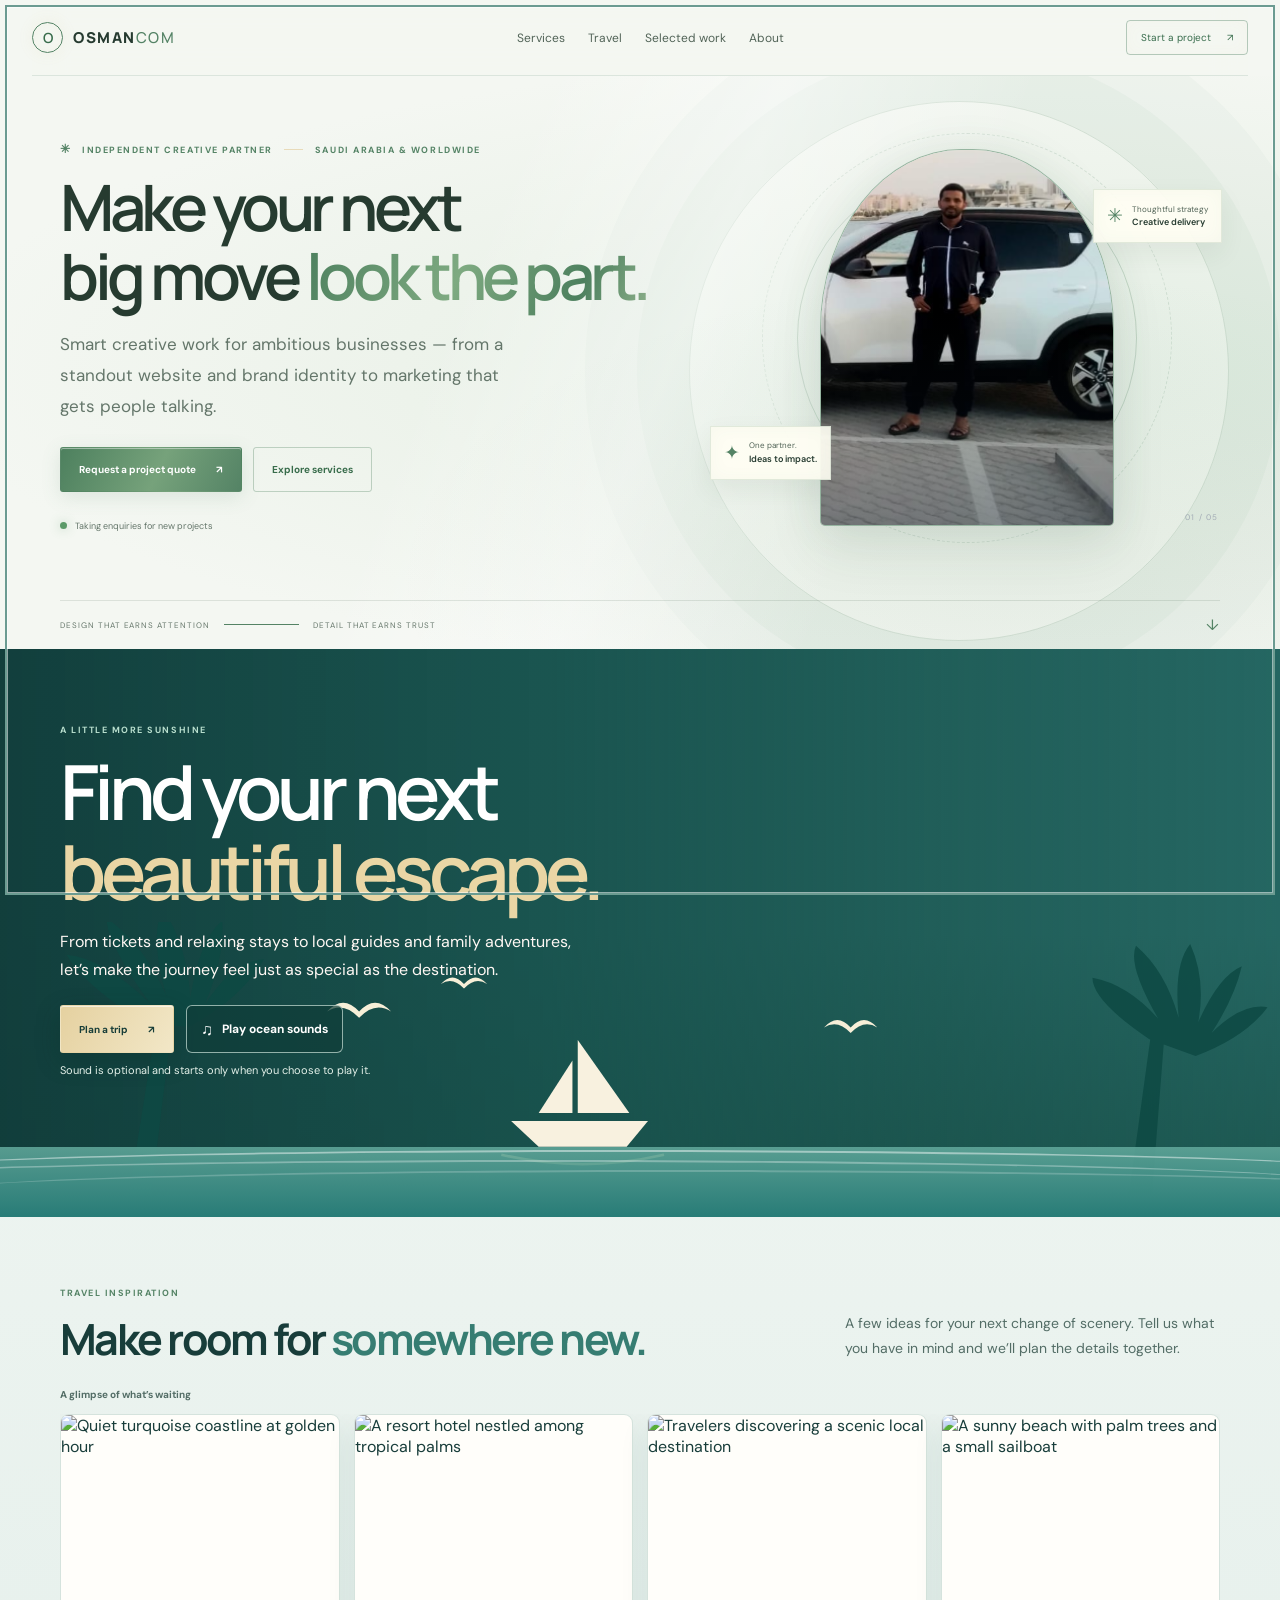
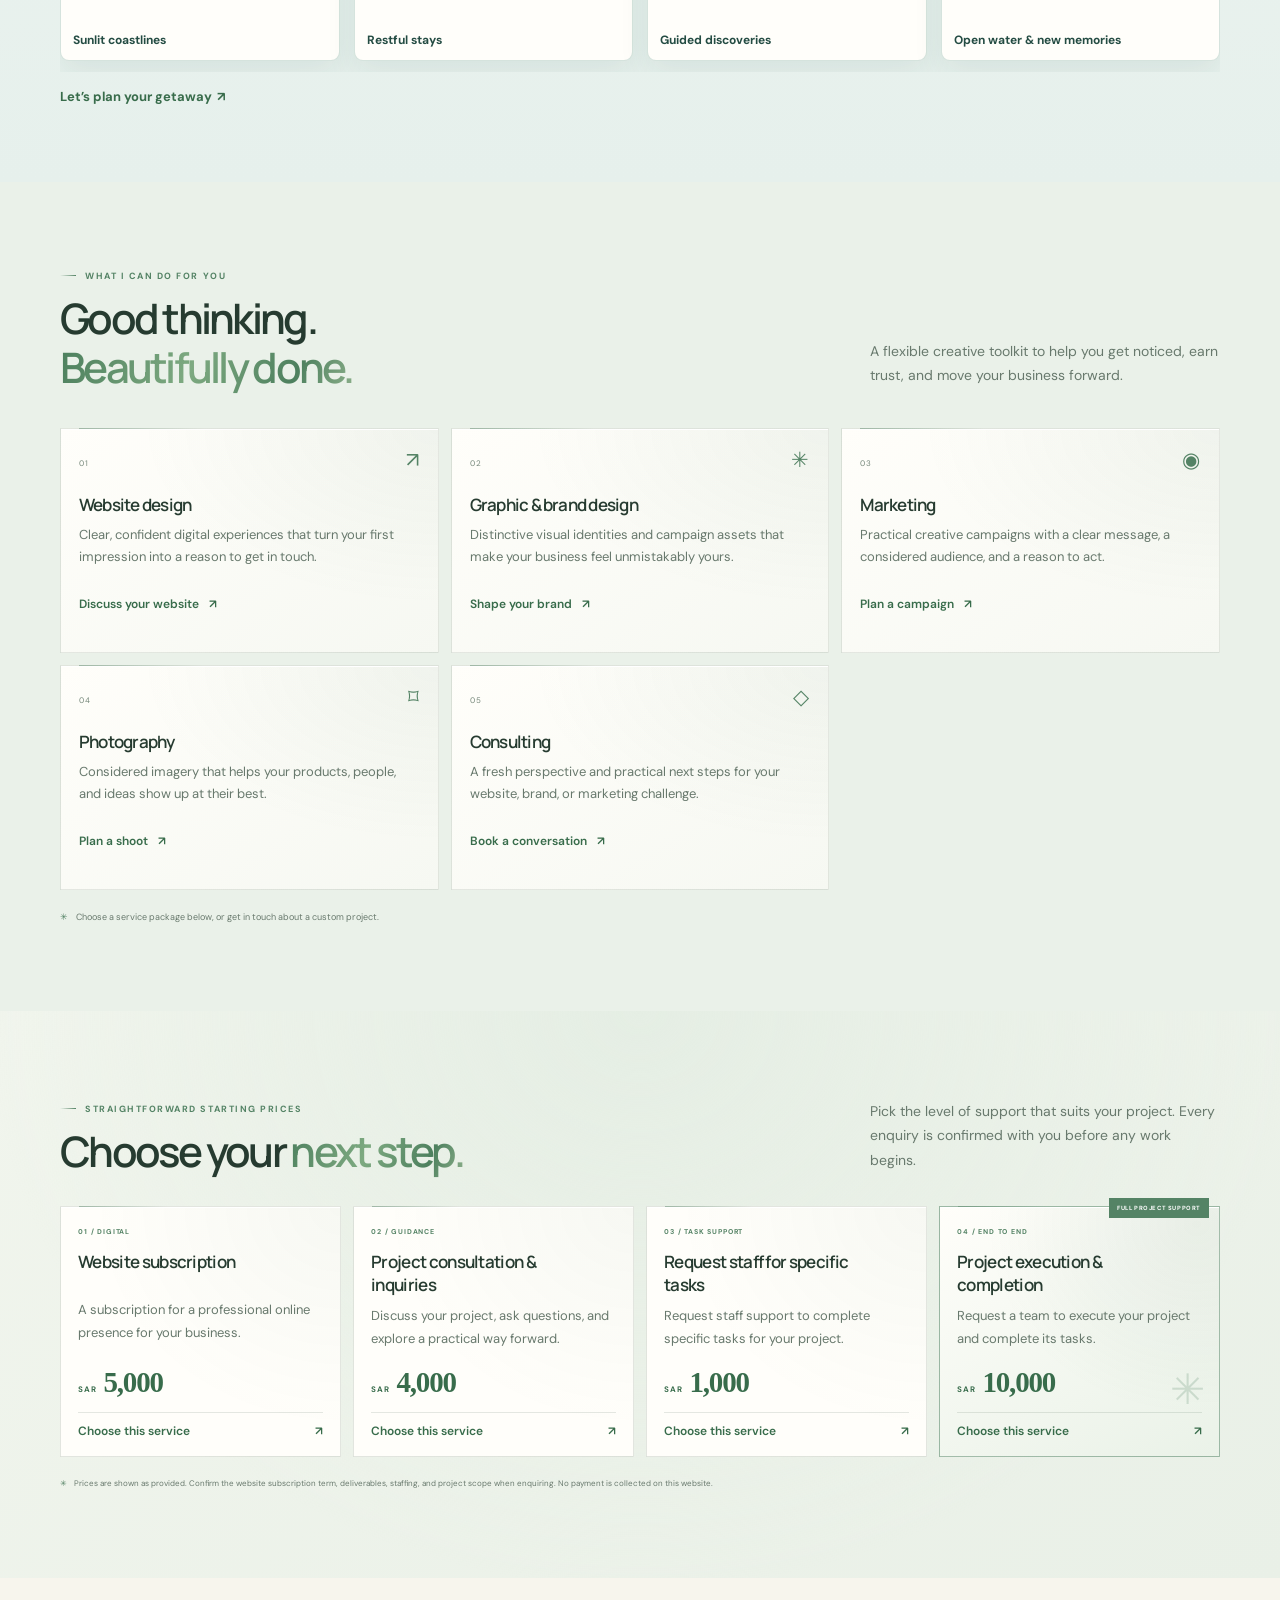
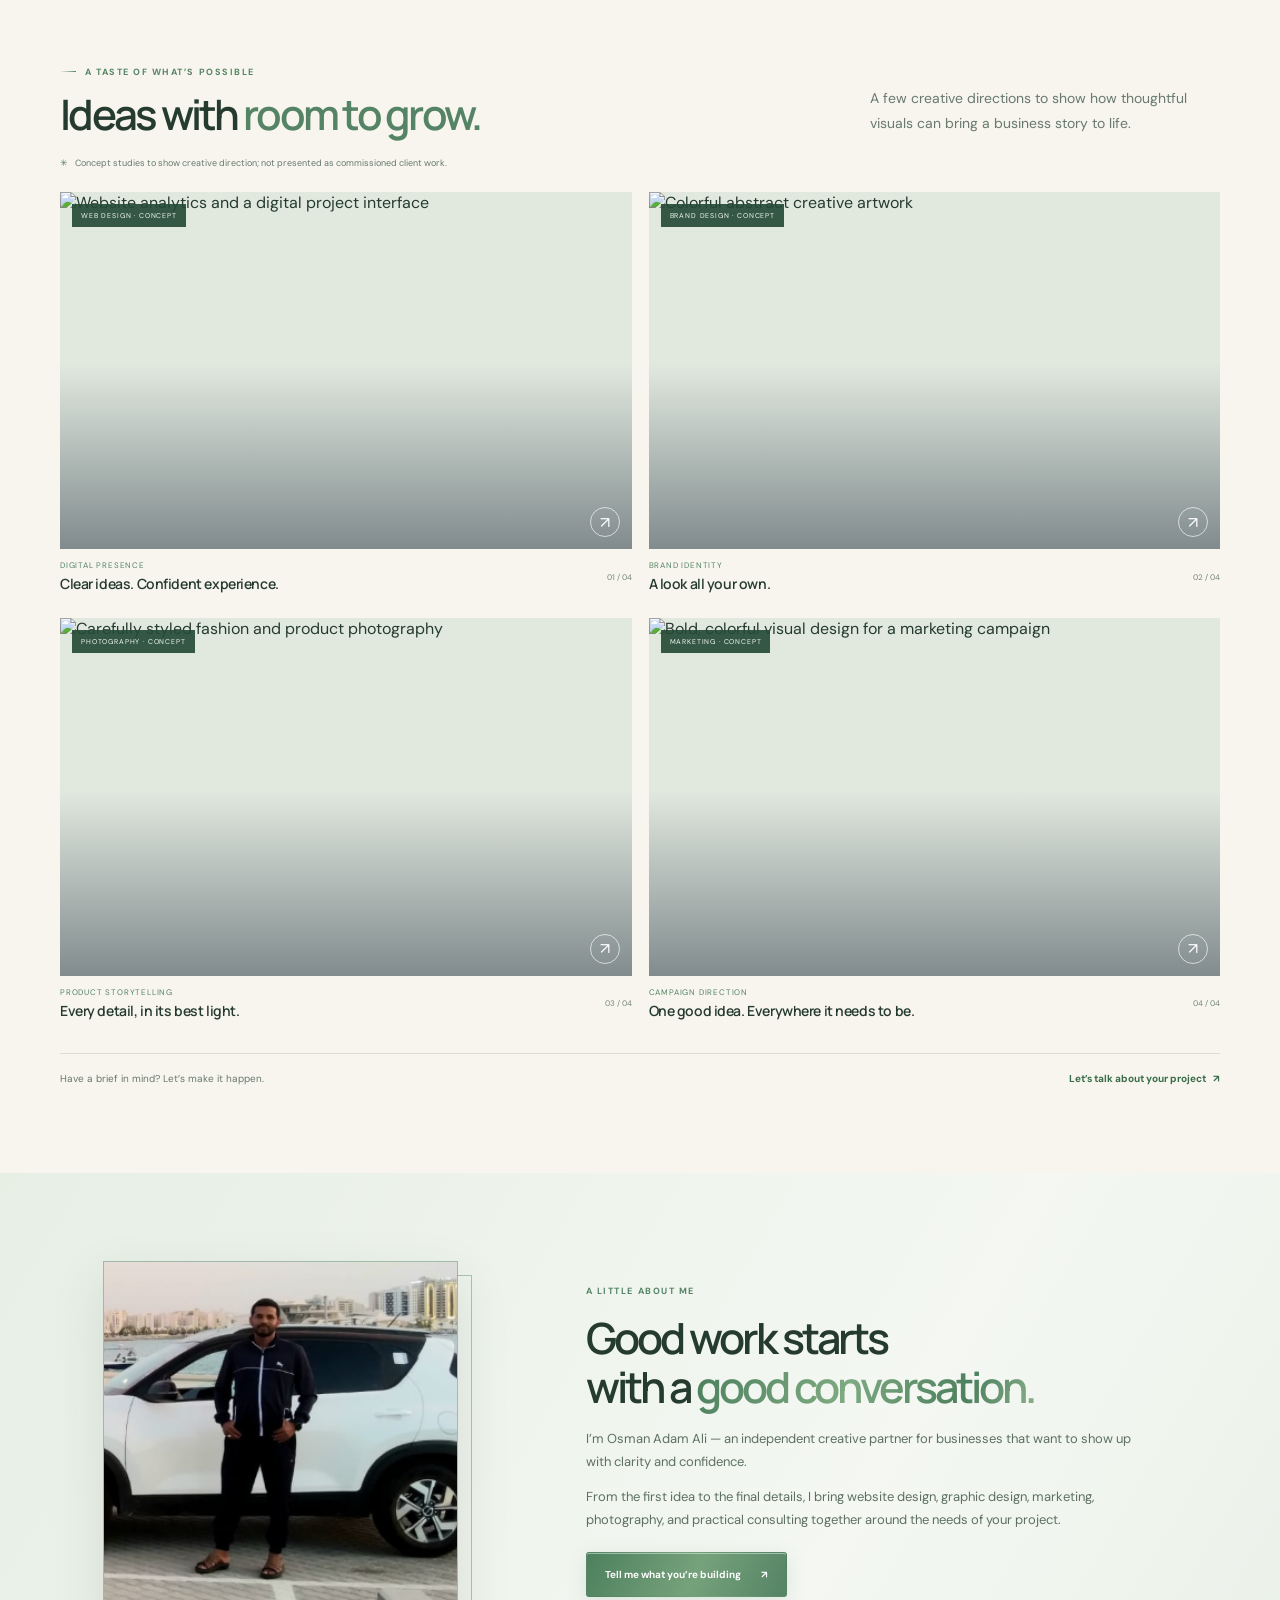
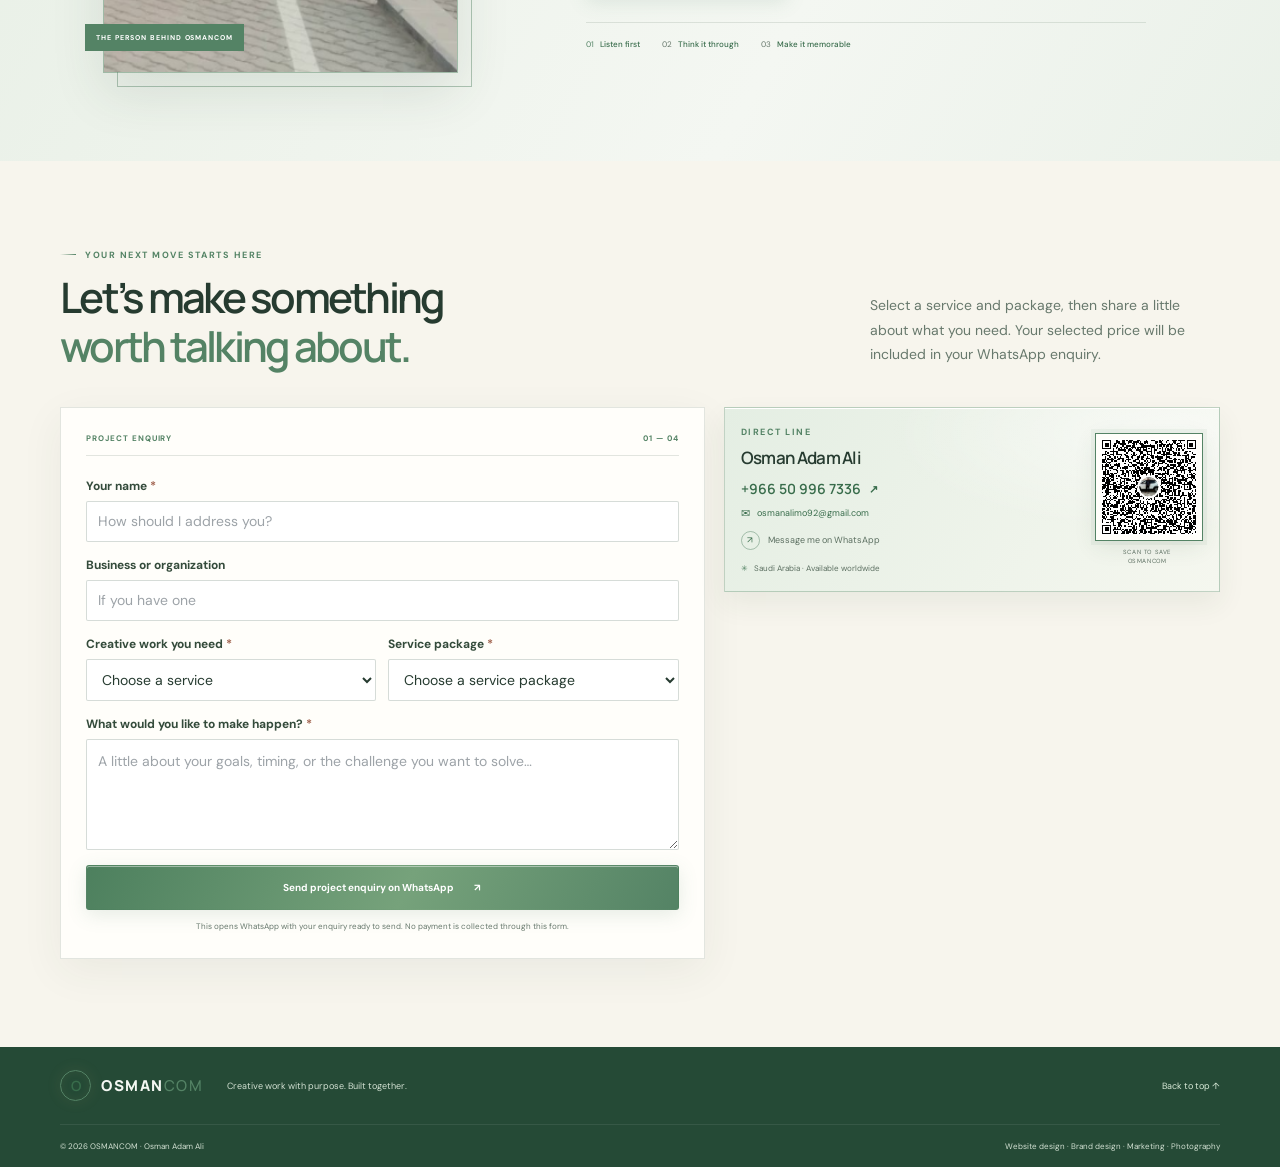
==== commit 74dc3a95: "Add coastal travel visuals and optional ambience Add a tourism-inspired oceanfront section with loca" ====
--- a/index.html
+++ b/index.html
@@ -3,16 +3,16 @@
 <head>
   <meta charset="UTF-8">
   <meta name="viewport" content="width=device-width, initial-scale=1">
-  <meta name="theme-color" content="#f4f7f2">
-  <meta name="description" content="OSMANCOM — website design, graphic design, marketing, photography, and consulting. Tell Osman about your project and request a tailored quote.">
+  <meta name="theme-color" content="#174b4a">
+  <meta name="description" content="OSMANCOM brings creative business support and memorable travel planning together, from website and brand design to tickets, stays, and guided trips.">
   <meta property="og:type" content="website">
   <meta property="og:url" content="https://osmanalimo92-coder.github.io/osmancom/">
   <meta property="og:title" content="OSMANCOM — Creative services for ambitious businesses">
-  <meta property="og:description" content="Smart creative work for ambitious businesses — from website and brand design to marketing, photography, and consulting.">
+  <meta property="og:description" content="Creative business support and memorable travel planning, from brand design to tickets, stays, and guided trips.">
   <meta property="og:image" content="https://osmanalimo92-coder.github.io/osmancom/assets/osman-adam-ali.png">
   <meta name="twitter:card" content="summary_large_image">
   <meta name="twitter:title" content="OSMANCOM — Creative services for ambitious businesses">
-  <meta name="twitter:description" content="Smart creative work for ambitious businesses — from website and brand design to marketing, photography, and consulting.">
+  <meta name="twitter:description" content="Creative business support and memorable travel planning, from brand design to tickets, stays, and guided trips.">
   <link rel="canonical" href="https://osmanalimo92-coder.github.io/osmancom/">
   <title>OSMANCOM — Creative services for ambitious businesses</title>
   <link rel="preconnect" href="https://fonts.googleapis.com">
@@ -35,6 +35,7 @@
     </button>
     <nav class="main-nav" id="main-nav" aria-label="Main navigation">
       <a href="#services">Services</a>
+      <a href="#tourism">Travel</a>
       <a href="#work">Selected work</a>
       <a href="#about">About</a>
       <a class="mobile-nav-cta" href="#contact">Start a project <span aria-hidden="true">↗</span></a>
@@ -70,6 +71,71 @@
       <div class="hero-bottom page-width"><span>DESIGN THAT EARNS ATTENTION</span><span class="hero-bottom-line"></span><span>DETAIL THAT EARNS TRUST</span><a href="#services" aria-label="Scroll to services">↓</a></div>
     </section>
 
+    <section class="tourism-section creative-tourism" id="tourism" aria-labelledby="tourism-title">
+      <div class="tourism-cover">
+        <div class="tourism-cover-content page-width">
+          <p class="eyebrow">A little more sunshine</p>
+          <h2 id="tourism-title">Find your next<br><span>beautiful escape.</span></h2>
+          <p>From tickets and relaxing stays to local guides and family adventures, let’s make the journey feel just as special as the destination.</p>
+          <div class="tourism-cover-actions">
+            <a class="button button-tour" href="#contact" data-service-link="Travel & tourism">Plan a trip <span aria-hidden="true">↗</span></a>
+            <button class="sound-toggle" id="coastal-sound-toggle" type="button" aria-pressed="false" aria-label="Play gentle ocean waves, birds and soft ambient music">
+              <span class="sound-icon" aria-hidden="true">♫</span><span data-sound-label>Play ocean sounds</span>
+            </button>
+          </div>
+          <p class="sound-note" id="coastal-sound-note" aria-live="polite">Sound is optional and starts only when you choose to play it.</p>
+        </div>
+        <svg class="coast-scene" viewBox="0 0 1440 310" role="img" aria-label="A tropical shore with palm trees, birds and a sailboat floating on gentle waves" preserveAspectRatio="xMidYMax slice">
+          <g class="coast-palms">
+            <path d="M145 310 177 110l17 4-24 196zm18-193Q94 74 75 40q42 4 94 55-50-70-49-96 41 28 67 87-19-67-4-98 28 42 31 101 11-68 36-87 3 40-20 95 31-50 67-52-25 44-84 76z"/>
+            <path d="m1270 310 25-182 15 2-14 180zm23-175q-64-43-64-69 39 7 74 46-35-61-25-82 33 28 48 81-6-60 13-83 18 40 9 88 23-52 49-63-8 35-34 75 34-34 63-29-25 34-81 55z"/>
+          </g>
+          <g class="coast-birds">
+            <path d="M368 104q18-20 36 0 18-20 36 0-18-12-36 7-18-19-36-7zm128-31q13-15 26 0 13-15 26 0-13-9-26 5-13-14-26-5zm431 49q15-17 30 0 15-17 30 0-15-10-30 6-15-16-30-6z"/>
+          </g>
+          <g class="coast-boat">
+            <path d="M575 227h154l-24 29h-99z"/>
+            <path d="M650 218v-82l58 82z"/>
+            <path d="M644 218v-59l-38 59z"/>
+            <path d="M564 265q91 21 183 0" fill="none" stroke="currentColor" stroke-width="3"/>
+          </g>
+        </svg>
+        <div class="coast-waves" aria-hidden="true"><span></span><span></span><span></span></div>
+      </div>
+      <div class="page-width tourism-content">
+        <div class="tourism-heading">
+          <div><p class="eyebrow eyebrow-light">Travel inspiration</p><h2>Make room for <span>somewhere new.</span></h2></div>
+          <p class="section-intro">A few ideas for your next change of scenery. Tell us what you have in mind and we’ll plan the details together.</p>
+        </div>
+        <div class="tour-gallery-controls">
+          <span class="tour-gallery-hint">A glimpse of what’s waiting</span>
+          <div>
+            <button class="gallery-control" type="button" data-coastal-gallery-direction="-1" aria-label="Show previous travel photos">←</button>
+            <button class="gallery-control" type="button" data-coastal-gallery-direction="1" aria-label="Show next travel photos">→</button>
+          </div>
+        </div>
+        <div class="tour-gallery-track" id="coastal-gallery" aria-label="Travel inspiration photo gallery" tabindex="0">
+          <figure class="tour-photo-card">
+            <img src="assets/tour-beach.jpg" alt="Quiet turquoise coastline at golden hour" loading="lazy" decoding="async">
+            <figcaption>Sunlit coastlines</figcaption>
+          </figure>
+          <figure class="tour-photo-card">
+            <img src="assets/tour-hotel.jpg" alt="A resort hotel nestled among tropical palms" loading="lazy" decoding="async">
+            <figcaption>Restful stays</figcaption>
+          </figure>
+          <figure class="tour-photo-card">
+            <img src="assets/tour-guide.jpg" alt="Travelers discovering a scenic local destination" loading="lazy" decoding="async">
+            <figcaption>Guided discoveries</figcaption>
+          </figure>
+          <figure class="tour-photo-card">
+            <img src="assets/tour-family.jpg" alt="A sunny beach with palm trees and a small sailboat" loading="lazy" decoding="async">
+            <figcaption>Open water &amp; new memories</figcaption>
+          </figure>
+        </div>
+        <a class="text-link tourism-contact-link" href="#contact" data-service-link="Travel & tourism">Let’s plan your getaway <span aria-hidden="true">↗</span></a>
+      </div>
+    </section>
+
     <section class="services-section section-pad" id="services">
       <div class="page-width">
         <div class="section-heading">
@@ -222,7 +288,7 @@
               <label class="field-label">Creative work you need <span>*</span>
                 <select name="service" required>
                   <option value="" selected disabled>Choose a service</option>
-                  <option>Website design</option><option>Graphic &amp; brand design</option><option>Marketing</option><option>Photography</option><option>Consulting</option><option>A mix of services</option>
+                  <option>Website design</option><option>Graphic &amp; brand design</option><option>Marketing</option><option>Photography</option><option>Consulting</option>                  <option>A mix of services</option><option>Travel &amp; tourism</option>
                 </select>
               </label>
               <label class="field-label">Service package <span>*</span>
--- a/styles.css
+++ b/styles.css
@@ -1186,3 +1186,155 @@
   .availability-dot,
   .visual-label { animation: none; }
 }
+
+body::before { border-color: #6b9b91; }
+.main-nav { gap: 23px; }
+
+.creative-tourism {
+  background: linear-gradient(180deg, #f2f7f3, #e6f0ec);
+  color: #183d3a;
+}
+.creative-tourism .tourism-cover {
+  min-height: 540px;
+  background-color: #286d69;
+}
+.creative-tourism .tourism-cover::before {
+  background-position: center 48%;
+}
+.creative-tourism .tourism-cover::after {
+  background:
+    linear-gradient(90deg, #103b39ed 0%, #164e49c7 43%, #164a4370 72%, #164a4330 100%),
+    linear-gradient(0deg, #174e46a8, transparent 50%);
+}
+.creative-tourism .tourism-cover-content {
+  min-height: 500px;
+  padding-block: 75px 140px;
+}
+.creative-tourism .tourism-cover-content .eyebrow {
+  color: #b9dfce;
+}
+.creative-tourism .tourism-cover h2 {
+  max-width: 720px;
+  font-size: clamp(44px, 6.2vw, 76px);
+}
+.creative-tourism .tourism-cover h2 span {
+  color: #ead6a5;
+}
+.creative-tourism .tourism-cover-content > p:not(.eyebrow, .sound-note) {
+  max-width: 530px;
+  font-size: 16px;
+  line-height: 1.8;
+}
+.creative-tourism .button-tour {
+  min-height: 48px;
+  background: linear-gradient(120deg, #e5d1a0, #f2e7c7);
+  box-shadow: 0 8px 24px #082e2b50, inset 0 1px #fff9;
+  color: #173d38;
+}
+.creative-tourism .button-tour:hover {
+  background: linear-gradient(120deg, #f0dfb4, #fff2d1);
+}
+.creative-tourism .sound-toggle {
+  min-height: 48px;
+  border-color: #d4ebe1aa;
+  border-radius: 6px;
+  background: #103e3ab8;
+  font-size: 12px;
+}
+.creative-tourism .sound-toggle:hover,
+.creative-tourism .sound-toggle[aria-pressed="true"] {
+  background: #0a302ddf;
+}
+.creative-tourism .sound-toggle:disabled {
+  cursor: wait;
+  opacity: .75;
+}
+.creative-tourism .sound-note {
+  color: #e3f0e9;
+  font-size: 11px;
+}
+.creative-tourism .coast-scene {
+  fill: #0e4944d9;
+  color: #e8d4a0;
+}
+.creative-tourism .coast-birds {
+  fill: #f7efd8;
+  animation: float-soft 5s ease-in-out infinite alternate;
+}
+.creative-tourism .coast-boat { fill: #f8f1df; }
+.creative-tourism .coast-waves {
+  background: linear-gradient(180deg, #62a99cdd, #287c77);
+}
+.creative-tourism .tourism-content {
+  padding-block: 70px 76px;
+}
+.creative-tourism .tourism-heading h2 {
+  color: #183d3a;
+}
+.creative-tourism .tourism-heading h2 span {
+  color: #367d72;
+}
+.creative-tourism .tourism-heading .section-intro,
+.creative-tourism .tour-gallery-hint {
+  color: #536d66;
+}
+.creative-tourism .gallery-control {
+  border-color: #4b908466;
+  color: #246b62;
+}
+.creative-tourism .gallery-control:hover {
+  background: #dceee7;
+}
+.creative-tourism .tour-gallery-track {
+  scrollbar-color: #78aa9c #e4eee8;
+}
+.creative-tourism .tour-photo-card {
+  min-width: calc((100% - 42px) / 4);
+  border-color: #43857538;
+  border-radius: 9px;
+  background: #fffefa;
+  box-shadow: 0 13px 30px #1a504415;
+}
+.creative-tourism .tour-photo-card img {
+  height: 205px;
+}
+.creative-tourism .tour-photo-card figcaption {
+  color: #244c43;
+  font-size: 12px;
+}
+.creative-tourism .tourism-contact-link {
+  margin-top: 16px;
+  display: inline-flex;
+  font-size: 13px;
+}
+
+@media (min-width: 901px) {
+  .creative-tourism .tour-gallery-controls > div { display: none; }
+}
+
+@media (max-width: 900px) {
+  .main-nav { gap: 15px; }
+  .creative-tourism .tour-photo-card {
+    min-width: calc((100% - 28px) / 3);
+  }
+}
+
+@media (max-width: 640px) {
+  .main-nav { gap: 0; }
+  .creative-tourism .tourism-cover { min-height: 500px; }
+  .creative-tourism .tourism-cover-content {
+    min-height: 460px;
+    padding-block: 55px 125px;
+  }
+  .creative-tourism .tourism-cover h2 { font-size: 43px; }
+  .creative-tourism .tourism-cover-content > p:not(.eyebrow, .sound-note) {
+    font-size: 14px;
+  }
+  .creative-tourism .tourism-content { padding-block: 52px 60px; }
+  .creative-tourism .tour-photo-card { min-width: min(78vw, 310px); }
+  .creative-tourism .tour-photo-card img { height: 190px; }
+}
+
+@media (prefers-reduced-motion: reduce) {
+  .creative-tourism .coast-birds { animation: none; }
+}
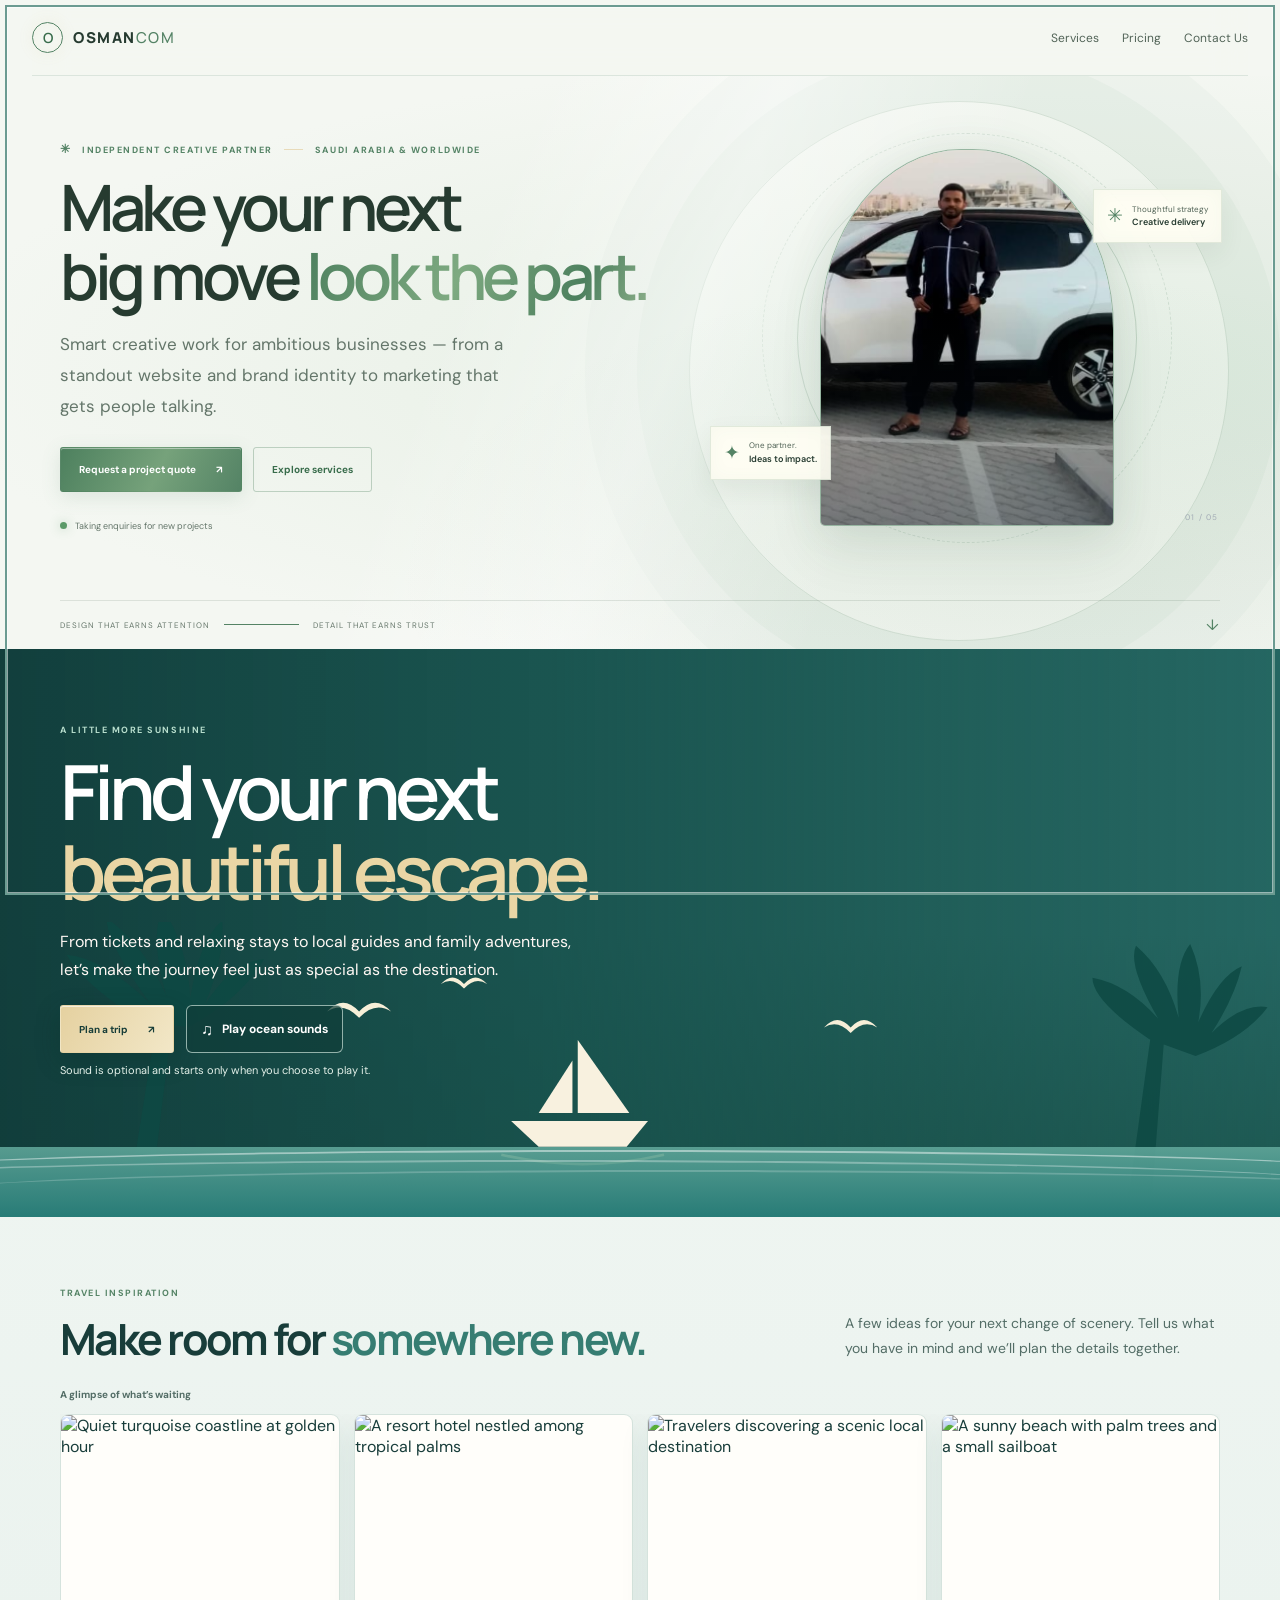
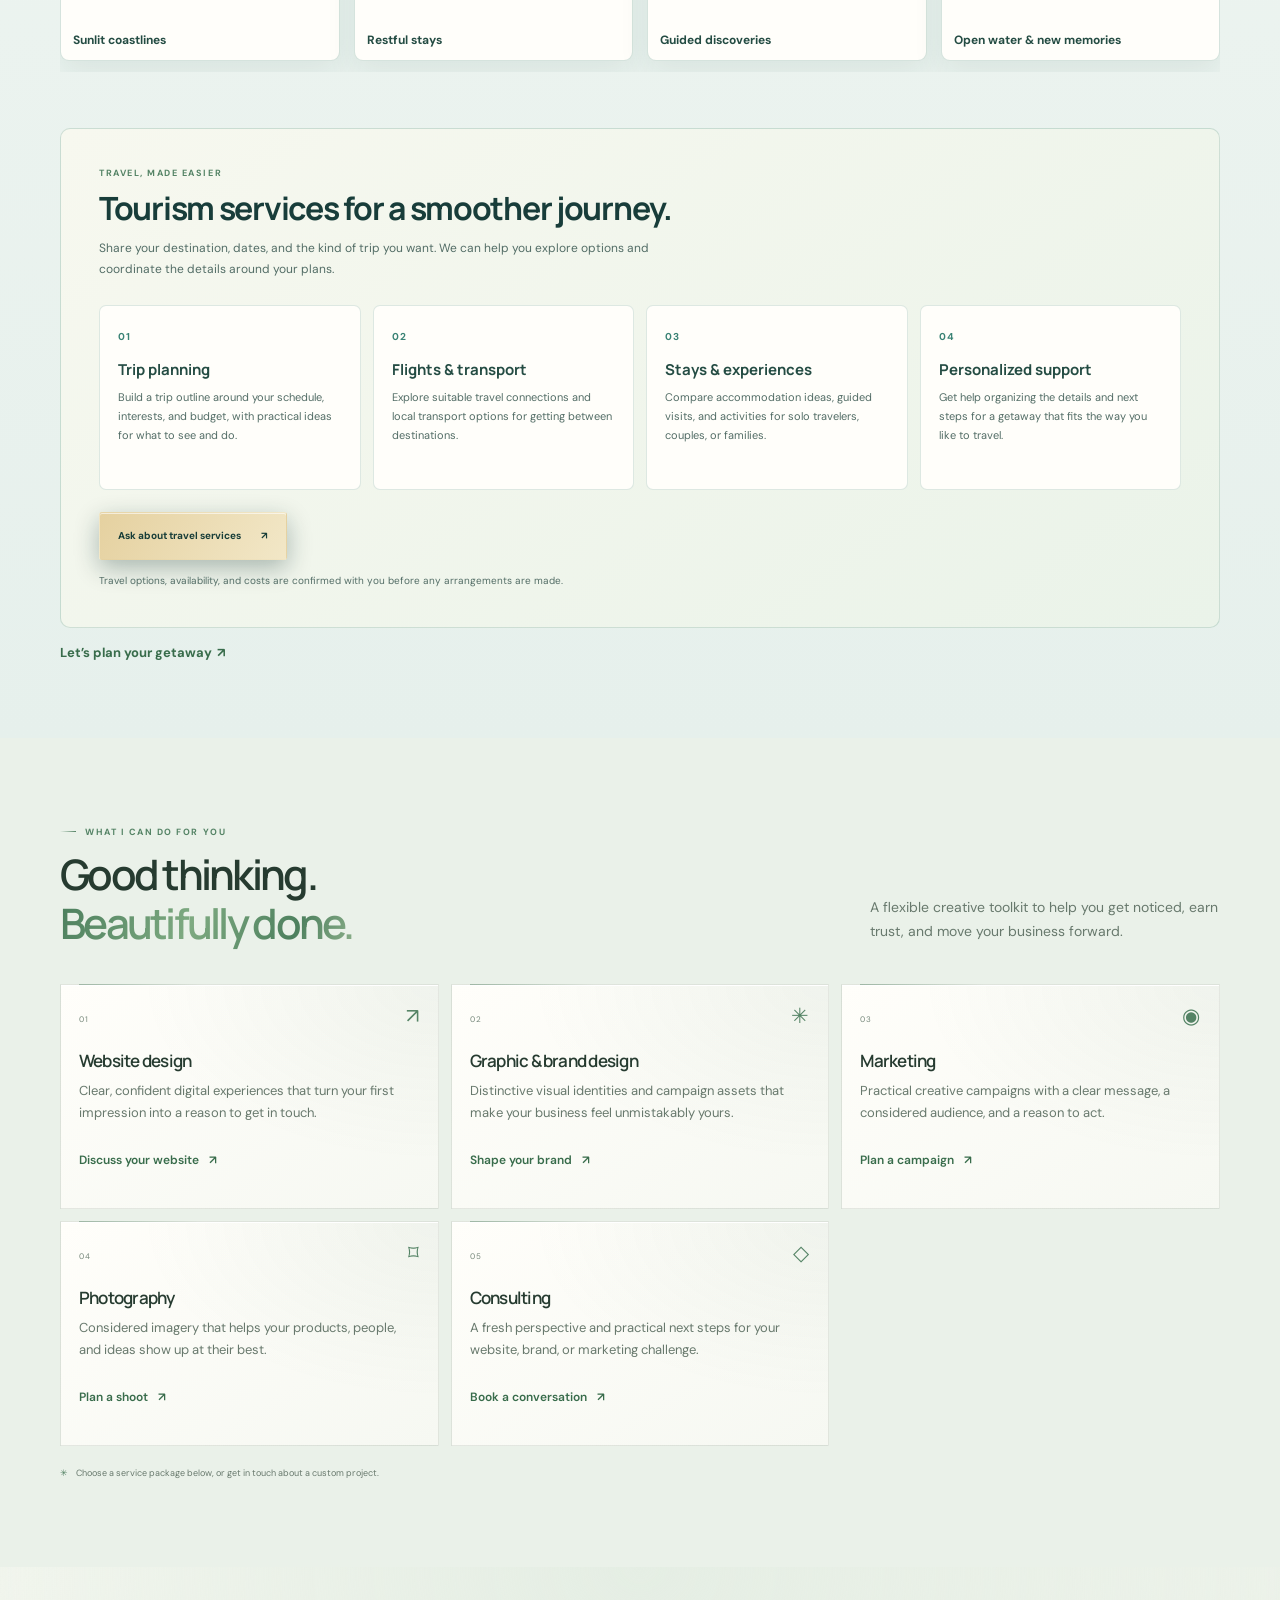
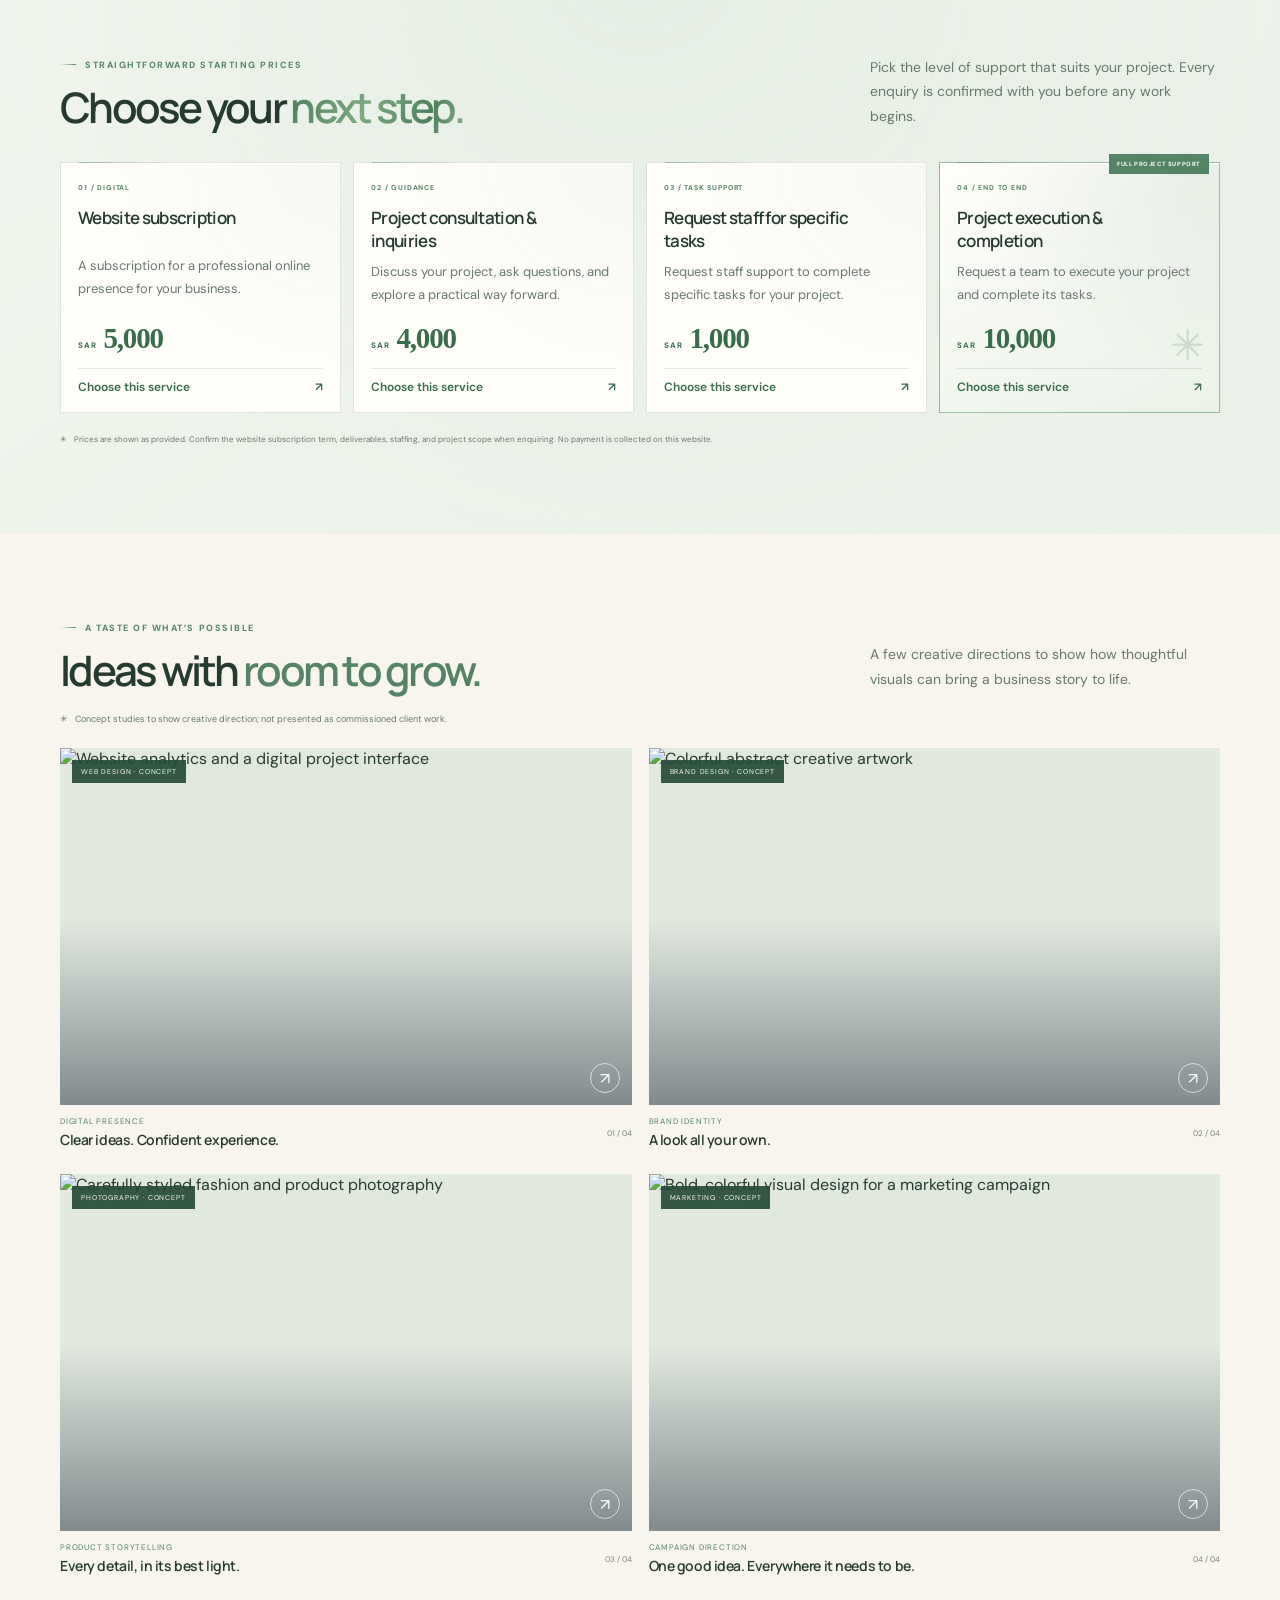
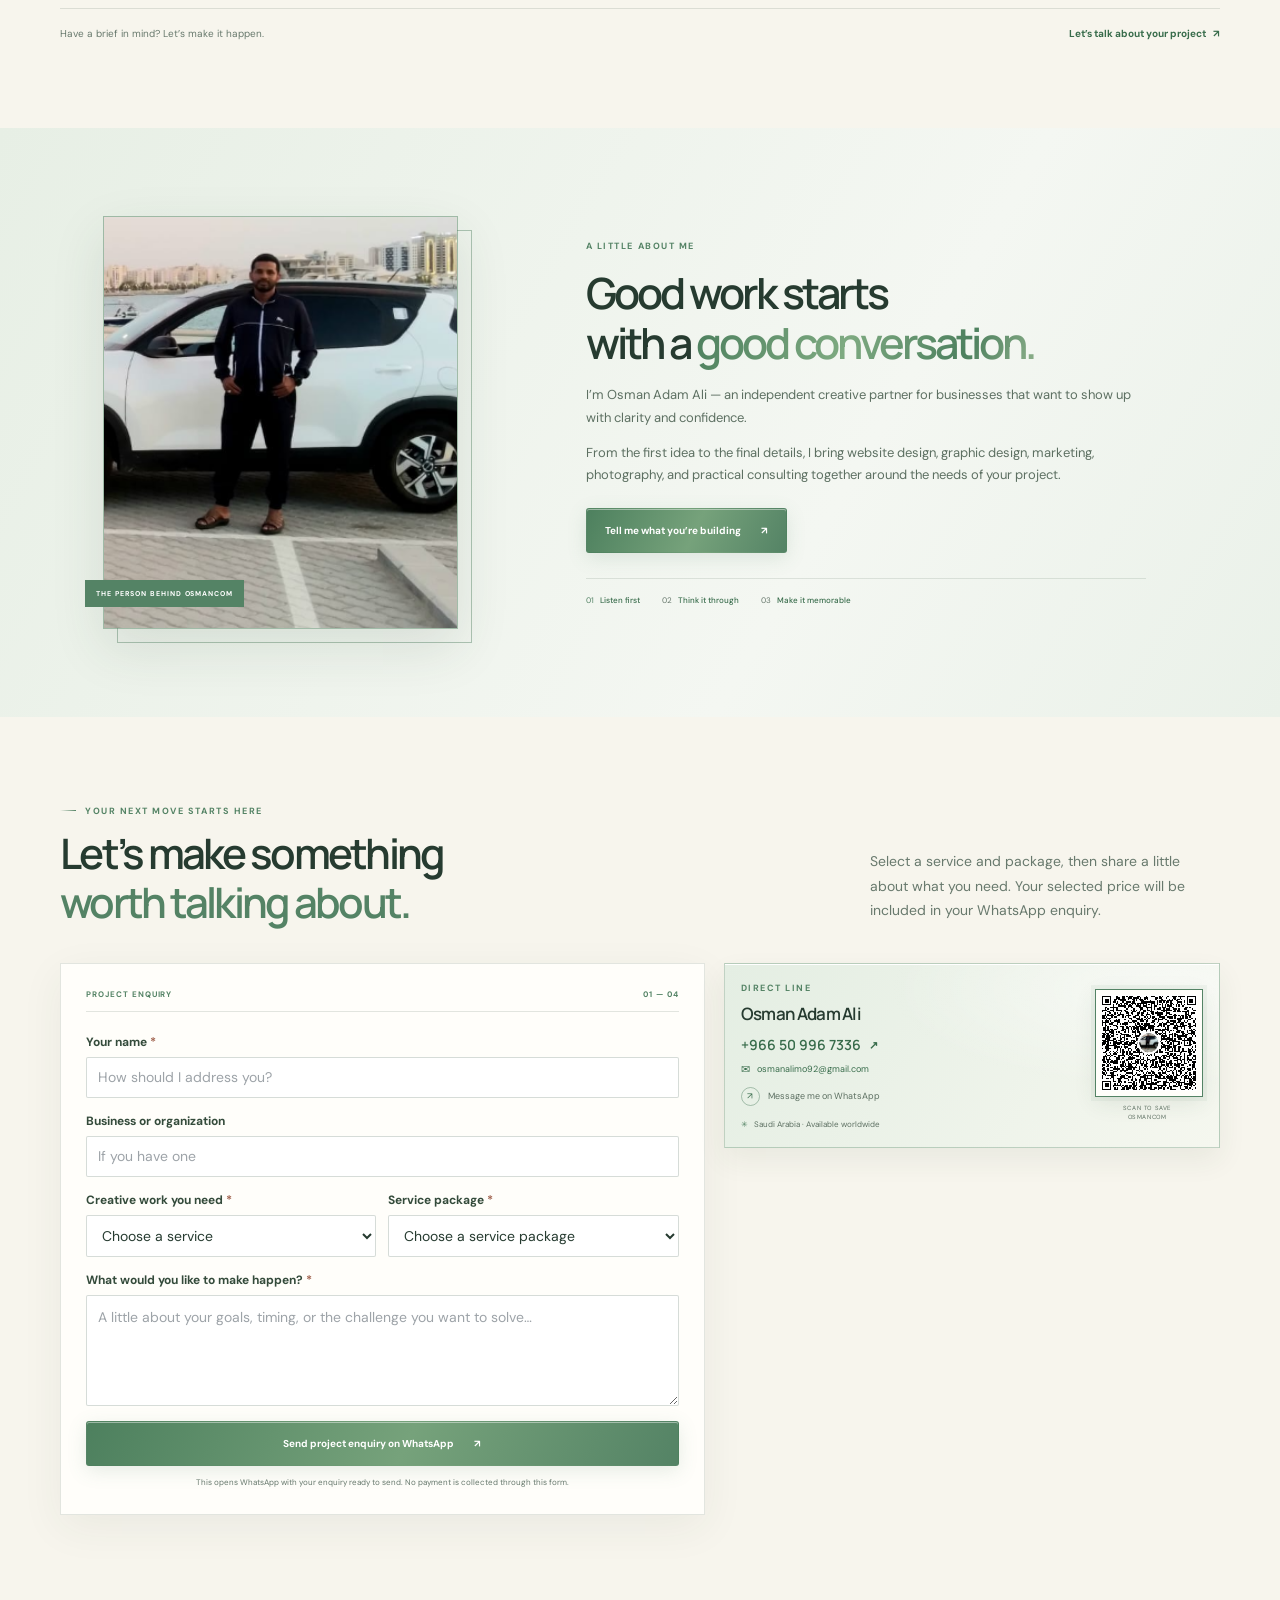
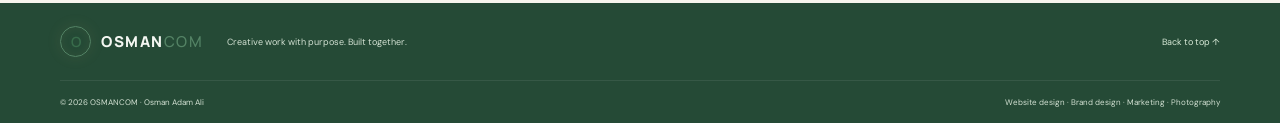
==== commit f325fde4: "Add top-right navigation and tourism services Simplify the main menu to Services, Pricing, and Conta" ====
--- a/index.html
+++ b/index.html
@@ -29,18 +29,15 @@
       <span class="brand-mark" aria-hidden="true">O</span>
       <span>OSMAN<span class="brand-light">COM</span></span>
     </a>
-    <button class="menu-toggle" type="button" aria-expanded="false" aria-controls="main-nav">
+    <button class="menu-toggle" type="button" aria-expanded="false" aria-controls="main-nav" aria-label="Open navigation menu">
       <span class="menu-toggle-icon" aria-hidden="true"></span>
       <span class="menu-toggle-label">Menu</span>
     </button>
     <nav class="main-nav" id="main-nav" aria-label="Main navigation">
       <a href="#services">Services</a>
-      <a href="#tourism">Travel</a>
-      <a href="#work">Selected work</a>
-      <a href="#about">About</a>
-      <a class="mobile-nav-cta" href="#contact">Start a project <span aria-hidden="true">↗</span></a>
+      <a href="#pricing">Pricing</a>
+      <a href="#contact">Contact Us</a>
     </nav>
-    <a class="header-cta" href="#contact">Start a project <span aria-hidden="true">↗</span></a>
   </header>
 
   <main id="main-content">
@@ -131,6 +128,37 @@
             <img src="assets/tour-family.jpg" alt="A sunny beach with palm trees and a small sailboat" loading="lazy" decoding="async">
             <figcaption>Open water &amp; new memories</figcaption>
           </figure>
+        </div>
+        <div class="tourism-services">
+          <div class="tourism-services-heading">
+            <p class="eyebrow eyebrow-light">Travel, made easier</p>
+            <h3>Tourism services for a smoother journey.</h3>
+            <p>Share your destination, dates, and the kind of trip you want. We can help you explore options and coordinate the details around your plans.</p>
+          </div>
+          <div class="tourism-service-grid">
+            <article class="tourism-service-card">
+              <span aria-hidden="true">01</span>
+              <h4>Trip planning</h4>
+              <p>Build a trip outline around your schedule, interests, and budget, with practical ideas for what to see and do.</p>
+            </article>
+            <article class="tourism-service-card">
+              <span aria-hidden="true">02</span>
+              <h4>Flights &amp; transport</h4>
+              <p>Explore suitable travel connections and local transport options for getting between destinations.</p>
+            </article>
+            <article class="tourism-service-card">
+              <span aria-hidden="true">03</span>
+              <h4>Stays &amp; experiences</h4>
+              <p>Compare accommodation ideas, guided visits, and activities for solo travelers, couples, or families.</p>
+            </article>
+            <article class="tourism-service-card">
+              <span aria-hidden="true">04</span>
+              <h4>Personalized support</h4>
+              <p>Get help organizing the details and next steps for a getaway that fits the way you like to travel.</p>
+            </article>
+          </div>
+          <a class="button button-tour tourism-services-cta" href="#contact" data-service-link="Travel & tourism">Ask about travel services <span aria-hidden="true">↗</span></a>
+          <p class="tourism-services-note">Travel options, availability, and costs are confirmed with you before any arrangements are made.</p>
         </div>
         <a class="text-link tourism-contact-link" href="#contact" data-service-link="Travel & tourism">Let’s plan your getaway <span aria-hidden="true">↗</span></a>
       </div>
--- a/styles.css
+++ b/styles.css
@@ -27,7 +27,7 @@
 .brand { display: inline-flex; align-items: center; gap: 10px; font: 800 15px var(--font-display); letter-spacing: .1em; white-space: nowrap; }
 .brand-mark { width: 31px; height: 31px; display: grid; place-items: center; border: 1px solid var(--gold); border-radius: 50%; color: var(--gold-bright); font: 600 14px var(--font-display); letter-spacing: 0; box-shadow: 0 0 16px #d9b77118, inset 0 0 9px #d9b77112; }
 .brand-light { color: var(--gold); font-weight: 500; }
-.main-nav { display: flex; align-items: center; gap: 34px; }
+.main-nav { margin-left: auto; display: flex; align-items: center; gap: 34px; }
 .main-nav a { position: relative; color: #c5cbd4; font-size: 11px; transition: color .2s; }
 .main-nav a::after { content: ""; height: 1px; position: absolute; right: 100%; bottom: -7px; left: 0; background: linear-gradient(90deg, var(--gold-bright), transparent); transition: right .25s ease; }
 .main-nav a:hover::after { right: 0; }
@@ -1105,7 +1105,6 @@
 .menu-toggle-icon::after { position: absolute; left: 0; content: ""; }
 .menu-toggle-icon::before { top: -5px; }
 .menu-toggle-icon::after { top: 5px; }
-.mobile-nav-cta { display: none; }
 .main-nav a { font-size: 12px; }
 .hero-description { font-size: clamp(15px, 1.4vw, 17px); }
 .section-intro { font-size: 14px; line-height: 1.75; }
@@ -1138,7 +1137,6 @@
   section[id] { scroll-margin-top: 76px; }
   .site-header { position: sticky; }
   .menu-toggle { display: inline-flex; }
-  .header-cta { display: none; }
   .main-nav,
   .main-nav.is-open {
     width: 100%;
@@ -1159,13 +1157,6 @@
   .main-nav.is-open { display: flex; }
   .main-nav a { padding: 13px 12px; color: #344b3b; font-size: 14px; }
   .main-nav a::after { display: none; }
-  .main-nav .mobile-nav-cta {
-    margin-top: 5px;
-    display: block;
-    border-top: 1px solid #29463120;
-    color: #386c4b;
-    font-weight: 700;
-  }
   .hero-description { font-size: 15px; line-height: 1.75; }
   .section-intro { font-size: 14px; }
   .service-card > p,
@@ -1307,6 +1298,58 @@
   display: inline-flex;
   font-size: 13px;
 }
+.creative-tourism .tourism-services {
+  margin-top: 56px;
+  padding: clamp(22px, 4vw, 38px);
+  border: 1px solid #43857538;
+  border-radius: 10px;
+  background: linear-gradient(145deg, #f7f8ef, #eaf3e9);
+}
+.creative-tourism .tourism-services-heading {
+  max-width: 650px;
+  margin-bottom: 25px;
+}
+.creative-tourism .tourism-services-heading .eyebrow { margin-bottom: 10px; }
+.creative-tourism .tourism-services-heading h3 {
+  margin-bottom: 10px;
+  color: #183d3a;
+  font: 700 clamp(22px, 3vw, 32px)/1.2 var(--font-display);
+  letter-spacing: -.04em;
+}
+.creative-tourism .tourism-services-heading > p:last-child,
+.creative-tourism .tourism-service-card p,
+.creative-tourism .tourism-services-note {
+  color: #536d66;
+  font-size: 12px;
+  line-height: 1.75;
+}
+.creative-tourism .tourism-services-heading > p:last-child { max-width: 590px; margin-bottom: 0; }
+.creative-tourism .tourism-service-grid {
+  display: grid;
+  grid-template-columns: repeat(4, minmax(0, 1fr));
+  gap: 12px;
+}
+.creative-tourism .tourism-service-card {
+  min-height: 185px;
+  padding: 18px;
+  border: 1px solid #4385752e;
+  border-radius: 7px;
+  background: #fffefa;
+}
+.creative-tourism .tourism-service-card > span {
+  color: #398274;
+  font-size: 10px;
+  font-weight: 700;
+  letter-spacing: .12em;
+}
+.creative-tourism .tourism-service-card h4 {
+  margin: 14px 0 8px;
+  color: #244c43;
+  font: 700 15px var(--font-display);
+}
+.creative-tourism .tourism-service-card p { margin: 0; font-size: 11px; }
+.creative-tourism .tourism-services-cta { margin-top: 22px; }
+.creative-tourism .tourism-services-note { margin: 12px 0 0; font-size: 10px; }
 
 @media (min-width: 901px) {
   .creative-tourism .tour-gallery-controls > div { display: none; }
@@ -1314,6 +1357,7 @@
 
 @media (max-width: 900px) {
   .main-nav { gap: 15px; }
+  .creative-tourism .tourism-service-grid { grid-template-columns: repeat(2, minmax(0, 1fr)); }
   .creative-tourism .tour-photo-card {
     min-width: calc((100% - 28px) / 3);
   }
@@ -1321,6 +1365,9 @@
 
 @media (max-width: 640px) {
   .main-nav { gap: 0; }
+  .creative-tourism .tourism-services { margin-top: 40px; }
+  .creative-tourism .tourism-service-grid { grid-template-columns: 1fr; }
+  .creative-tourism .tourism-service-card { min-height: auto; }
   .creative-tourism .tourism-cover { min-height: 500px; }
   .creative-tourism .tourism-cover-content {
     min-height: 460px;
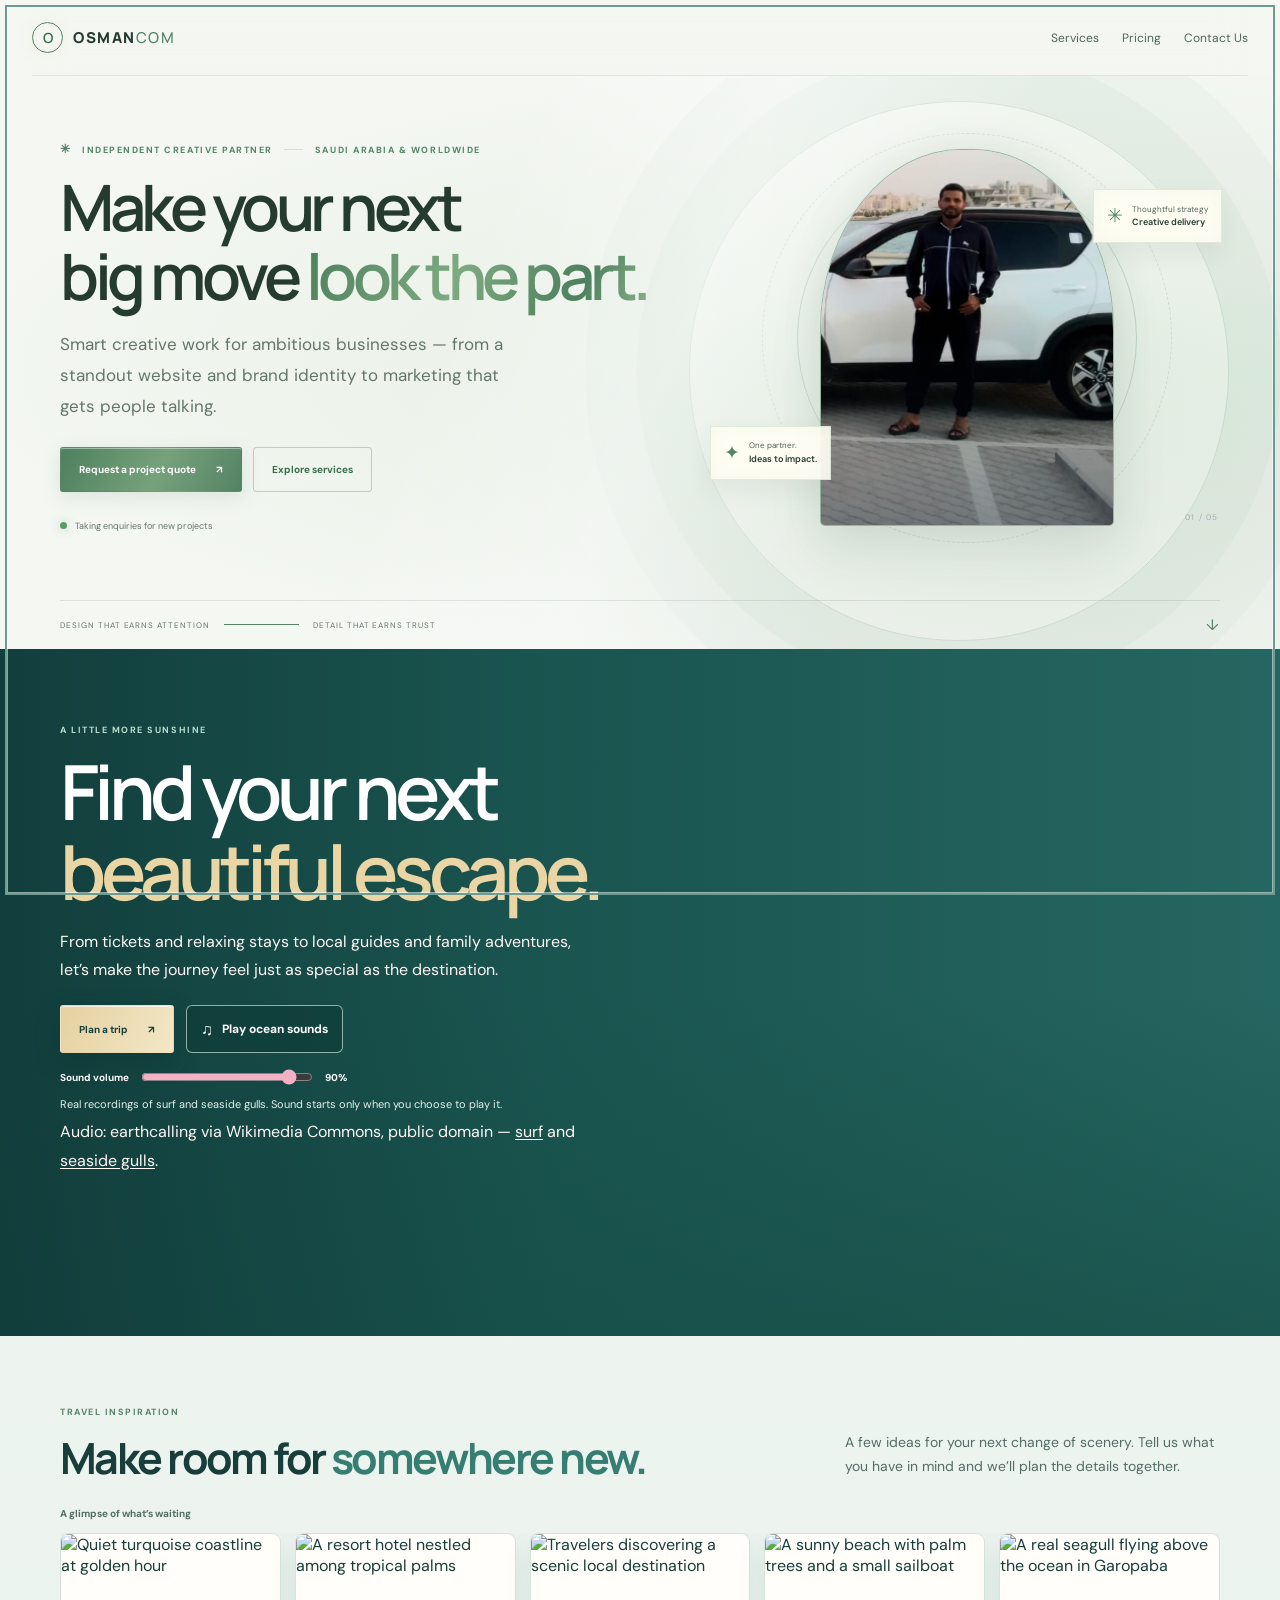
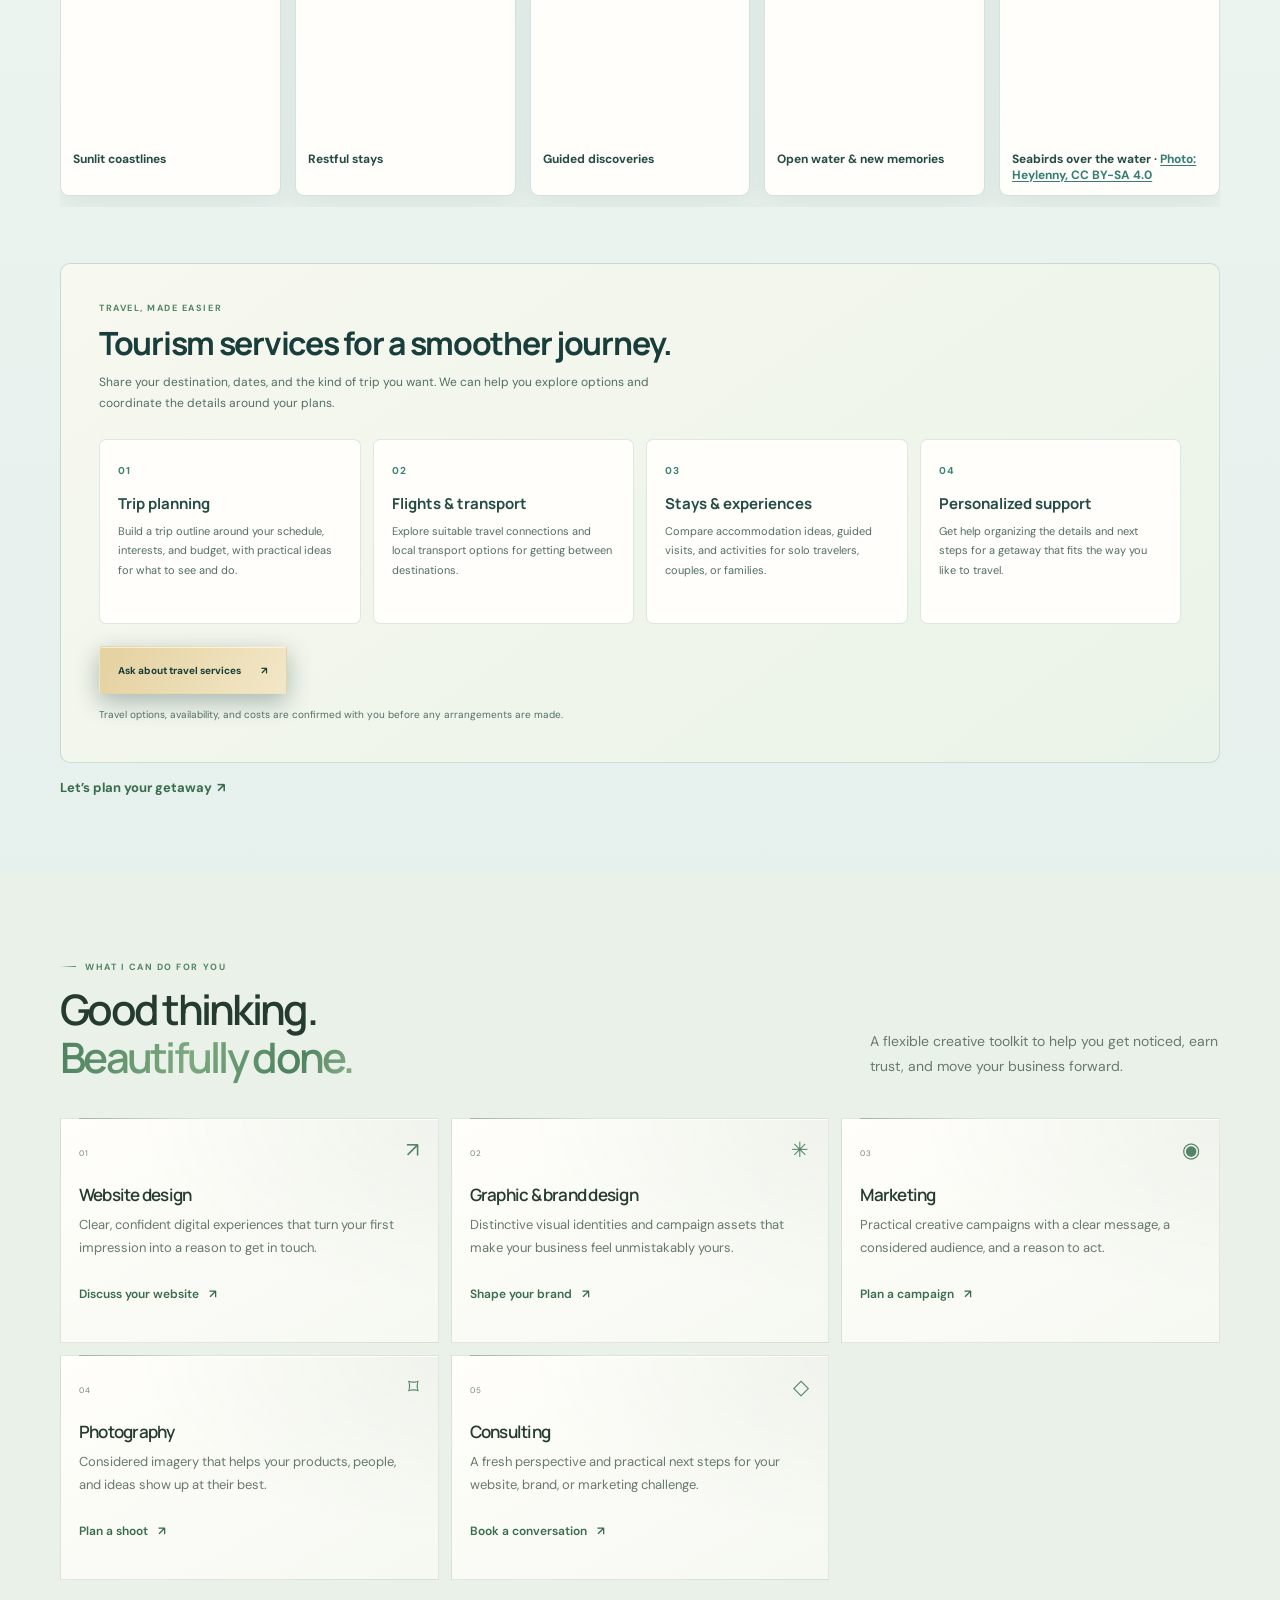
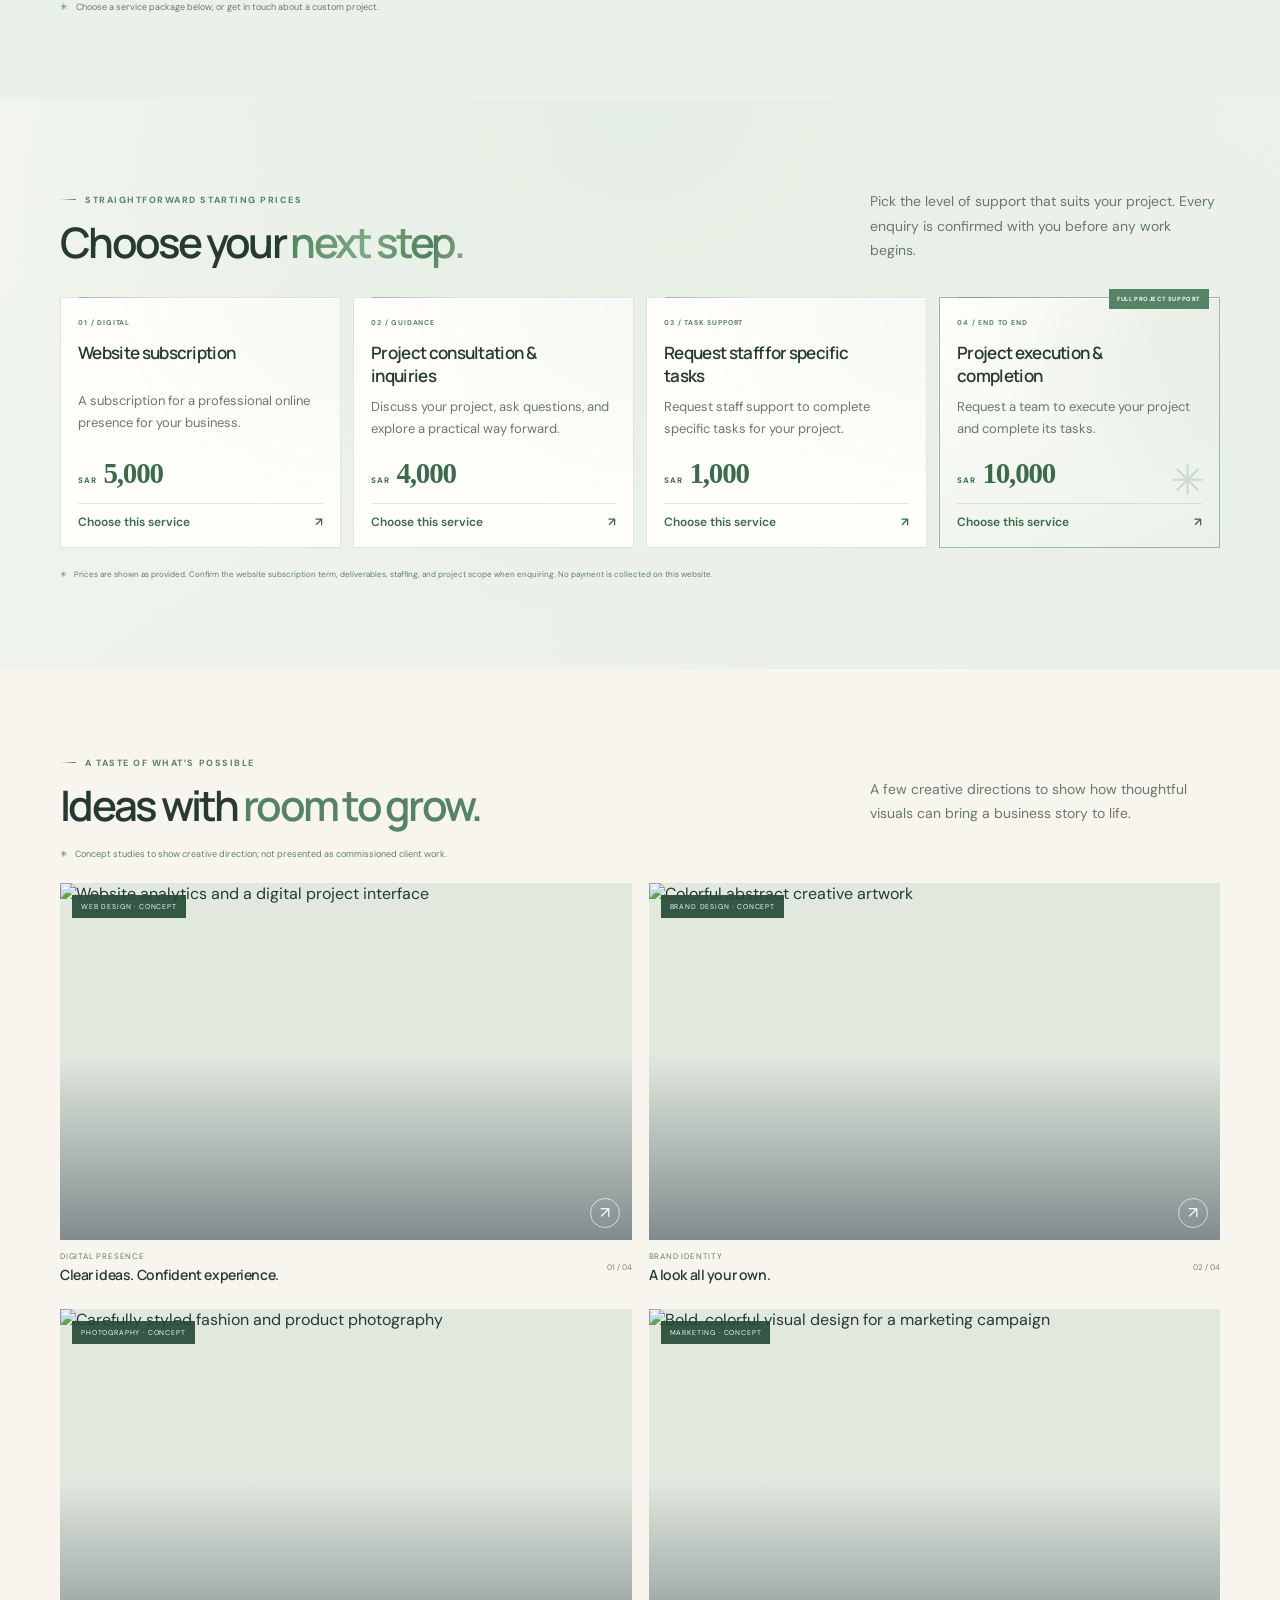
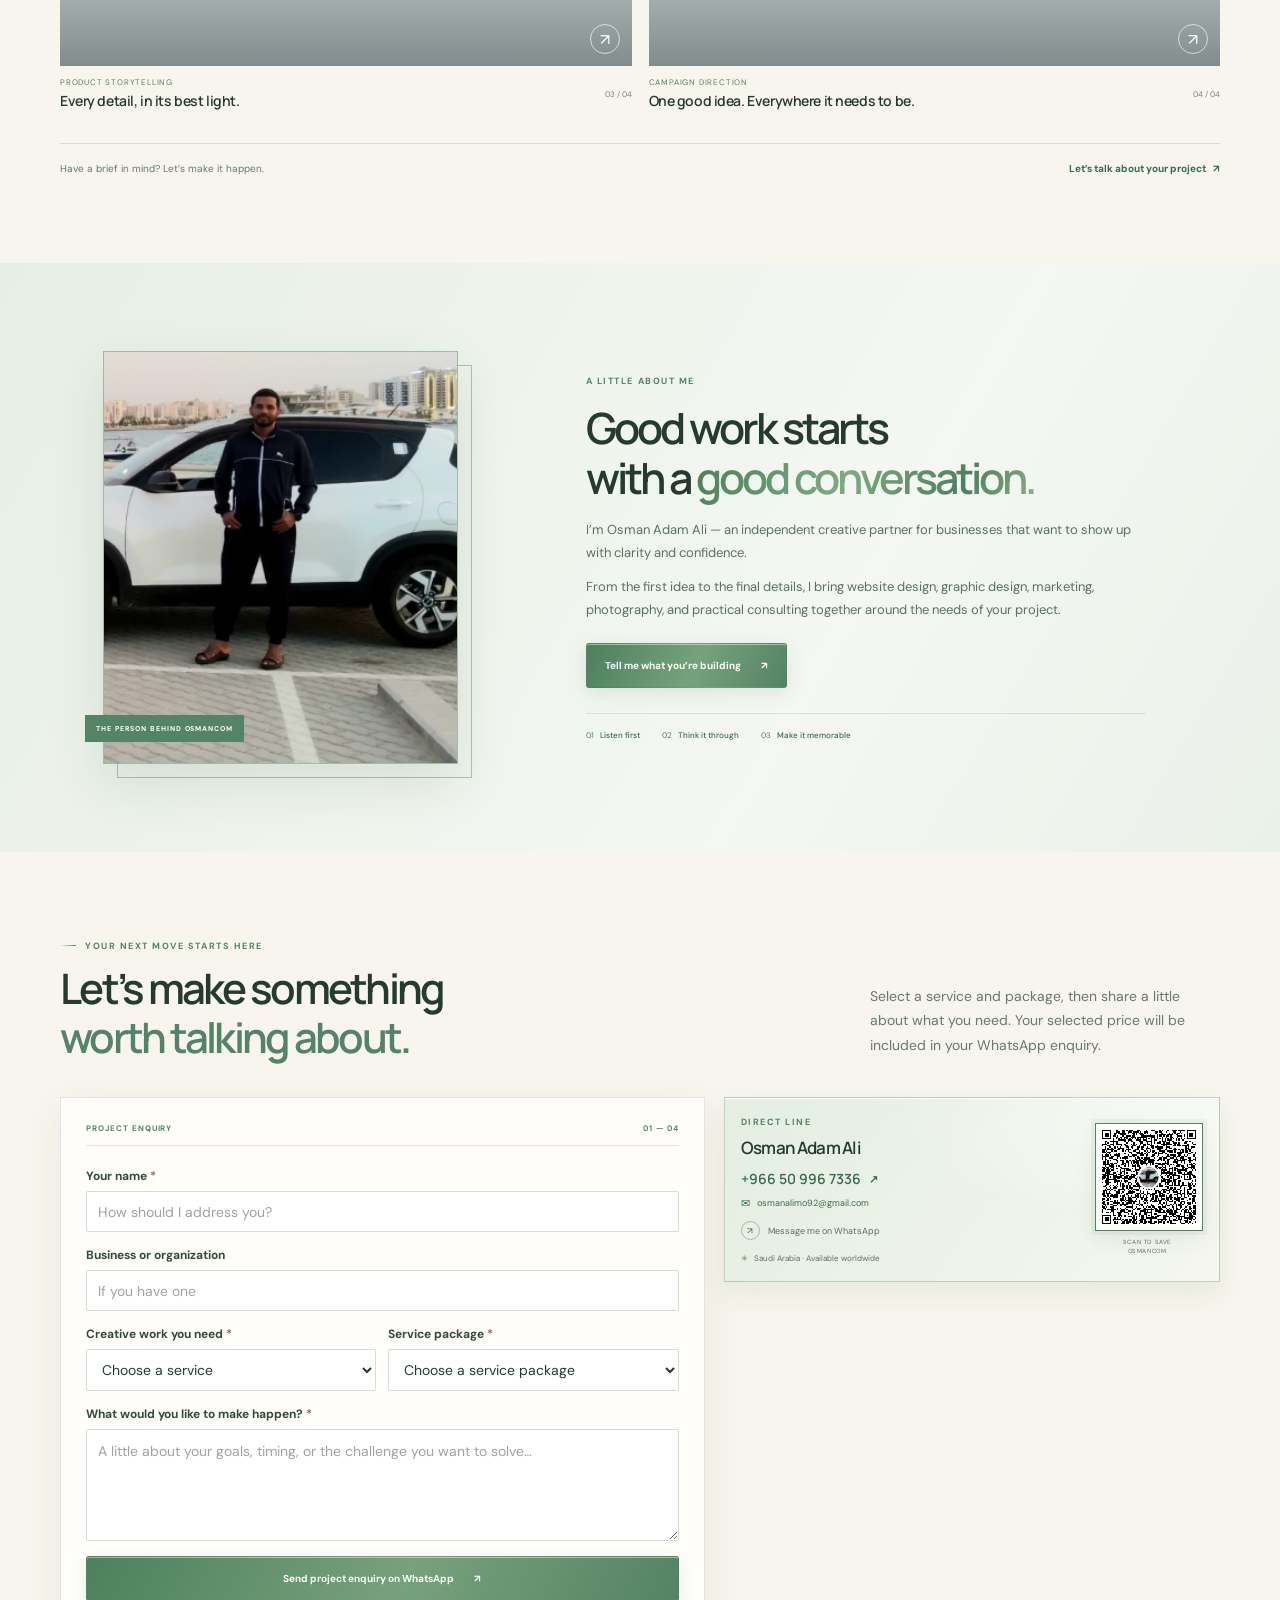
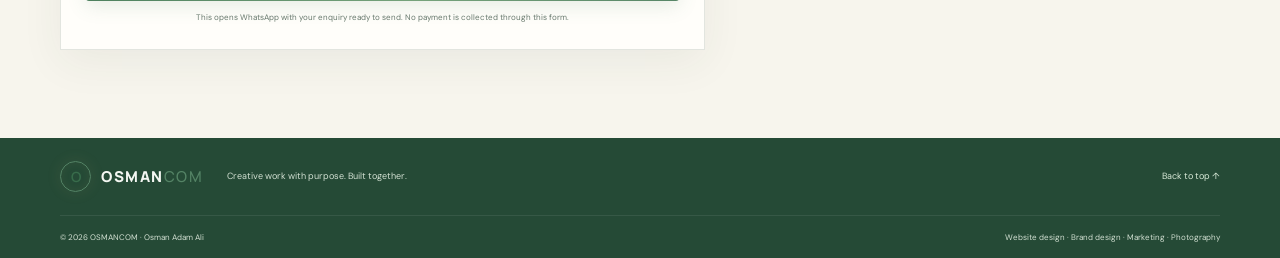
==== commit 66203f01: "Use real coastal photos and recorded sea sounds Replace illustrated coastal overlays and synthesized" ====
--- a/index.html
+++ b/index.html
@@ -76,28 +76,20 @@
           <p>From tickets and relaxing stays to local guides and family adventures, let’s make the journey feel just as special as the destination.</p>
           <div class="tourism-cover-actions">
             <a class="button button-tour" href="#contact" data-service-link="Travel & tourism">Plan a trip <span aria-hidden="true">↗</span></a>
-            <button class="sound-toggle" id="coastal-sound-toggle" type="button" aria-pressed="false" aria-label="Play gentle ocean waves, birds and soft ambient music">
+            <button class="sound-toggle" id="coastal-sound-toggle" type="button" aria-pressed="false" aria-label="Play recorded surf and seagull sounds">
               <span class="sound-icon" aria-hidden="true">♫</span><span data-sound-label>Play ocean sounds</span>
             </button>
           </div>
-          <p class="sound-note" id="coastal-sound-note" aria-live="polite">Sound is optional and starts only when you choose to play it.</p>
-        </div>
-        <svg class="coast-scene" viewBox="0 0 1440 310" role="img" aria-label="A tropical shore with palm trees, birds and a sailboat floating on gentle waves" preserveAspectRatio="xMidYMax slice">
-          <g class="coast-palms">
-            <path d="M145 310 177 110l17 4-24 196zm18-193Q94 74 75 40q42 4 94 55-50-70-49-96 41 28 67 87-19-67-4-98 28 42 31 101 11-68 36-87 3 40-20 95 31-50 67-52-25 44-84 76z"/>
-            <path d="m1270 310 25-182 15 2-14 180zm23-175q-64-43-64-69 39 7 74 46-35-61-25-82 33 28 48 81-6-60 13-83 18 40 9 88 23-52 49-63-8 35-34 75 34-34 63-29-25 34-81 55z"/>
-          </g>
-          <g class="coast-birds">
-            <path d="M368 104q18-20 36 0 18-20 36 0-18-12-36 7-18-19-36-7zm128-31q13-15 26 0 13-15 26 0-13-9-26 5-13-14-26-5zm431 49q15-17 30 0 15-17 30 0-15-10-30 6-15-16-30-6z"/>
-          </g>
-          <g class="coast-boat">
-            <path d="M575 227h154l-24 29h-99z"/>
-            <path d="M650 218v-82l58 82z"/>
-            <path d="M644 218v-59l-38 59z"/>
-            <path d="M564 265q91 21 183 0" fill="none" stroke="currentColor" stroke-width="3"/>
-          </g>
-        </svg>
-        <div class="coast-waves" aria-hidden="true"><span></span><span></span><span></span></div>
+          <label class="sound-volume" for="coastal-sound-volume">
+            <span>Sound volume</span>
+            <input id="coastal-sound-volume" type="range" min="0" max="100" value="90">
+            <output id="coastal-sound-volume-value" for="coastal-sound-volume">90%</output>
+          </label>
+          <p class="sound-note" id="coastal-sound-note" aria-live="polite">Real recordings of surf and seaside gulls. Sound starts only when you choose to play it.</p>
+          <p class="sound-credit">Audio: earthcalling via Wikimedia Commons, public domain — <a href="https://commons.wikimedia.org/wiki/File:On_a_pebble_beach.ogg" target="_blank" rel="noopener noreferrer">surf</a> and <a href="https://commons.wikimedia.org/wiki/File:Gulls_above_the_street_at_dawn.ogg" target="_blank" rel="noopener noreferrer">seaside gulls</a>.</p>
+        </div>
+        <audio id="coastal-waves-audio" preload="none" loop src="https://upload.wikimedia.org/wikipedia/commons/7/73/On_a_pebble_beach.ogg"></audio>
+        <audio id="coastal-birds-audio" preload="none" loop src="https://upload.wikimedia.org/wikipedia/commons/4/4e/Gulls_above_the_street_at_dawn.ogg"></audio>
       </div>
       <div class="page-width tourism-content">
         <div class="tourism-heading">
@@ -127,6 +119,10 @@
           <figure class="tour-photo-card">
             <img src="assets/tour-family.jpg" alt="A sunny beach with palm trees and a small sailboat" loading="lazy" decoding="async">
             <figcaption>Open water &amp; new memories</figcaption>
+          </figure>
+          <figure class="tour-photo-card">
+            <img src="https://upload.wikimedia.org/wikipedia/commons/thumb/c/c9/Seagull_flying_over_the_sea.jpg/960px-Seagull_flying_over_the_sea.jpg" alt="A real seagull flying above the ocean in Garopaba" loading="lazy" decoding="async">
+            <figcaption>Seabirds over the water · <a href="https://commons.wikimedia.org/wiki/File:Seagull_flying_over_the_sea.jpg" target="_blank" rel="noopener noreferrer">Photo: Heylenny, CC BY-SA 4.0</a></figcaption>
           </figure>
         </div>
         <div class="tourism-services">
--- a/styles.css
+++ b/styles.css
@@ -648,64 +648,35 @@
   color: #fff0f3;
   font-size: 9px;
 }
-
-.coast-scene {
-  width: 100%;
-  height: 48%;
-  position: absolute;
-  z-index: 1;
-  right: 0;
-  bottom: 22px;
-  left: 0;
-  fill: #19433bcc;
-  color: #f2a8bb;
-  pointer-events: none;
-}
-
-.coast-palms {
-  transform-origin: 50% 100%;
-  animation: palm-sway 7s ease-in-out infinite alternate;
-}
-
-.coast-boat {
-  fill: #fbf0e4;
-  animation: boat-float 4.5s ease-in-out infinite;
-}
-
-.coast-waves {
-  height: 70px;
-  position: absolute;
-  z-index: 1;
-  right: 0;
-  bottom: 0;
-  left: 0;
-  overflow: hidden;
-  background: linear-gradient(180deg, #82c3b66b, #65aa9b);
-}
-
-.coast-waves span {
-  width: 120%;
-  height: 45px;
-  position: absolute;
-  bottom: 22px;
-  left: -10%;
-  border-top: 2px solid #ffffff75;
-  border-radius: 48% 52% 0 0;
-  animation: tide-drift 8s ease-in-out infinite alternate;
-}
-
-.coast-waves span:nth-child(2) {
-  bottom: 12px;
-  left: -15%;
-  border-color: #ffffff50;
-  animation-delay: -3s;
-}
-
-.coast-waves span:nth-child(3) {
-  bottom: 2px;
-  left: -5%;
-  border-color: #fff3;
-  animation-delay: -5s;
+.sound-volume {
+  max-width: 300px;
+  margin-top: 14px;
+  display: flex;
+  align-items: center;
+  gap: 10px;
+  color: #fff;
+  font-size: 10px;
+  font-weight: 700;
+}
+.sound-volume input {
+  min-width: 80px;
+  flex: 1;
+  accent-color: #f4b0c4;
+  cursor: pointer;
+}
+.sound-volume output {
+  min-width: 35px;
+  color: #fff;
+  font-variant-numeric: tabular-nums;
+}
+.sound-credit {
+  margin: 7px 0 0;
+  color: #ffedf1;
+  font-size: 9px;
+}
+.sound-credit a {
+  text-decoration: underline;
+  text-underline-offset: 2px;
 }
 
 .tourism-content {
@@ -1055,9 +1026,6 @@
 
 @media (prefers-reduced-motion: reduce) {
   .tourism-cover::before,
-  .coast-palms,
-  .coast-boat,
-  .coast-waves span,
   .tour-photo-card img { animation: none; transition: none; }
   .tour-gallery-track { scroll-behavior: auto; }
 }
@@ -1244,18 +1212,6 @@
   color: #e3f0e9;
   font-size: 11px;
 }
-.creative-tourism .coast-scene {
-  fill: #0e4944d9;
-  color: #e8d4a0;
-}
-.creative-tourism .coast-birds {
-  fill: #f7efd8;
-  animation: float-soft 5s ease-in-out infinite alternate;
-}
-.creative-tourism .coast-boat { fill: #f8f1df; }
-.creative-tourism .coast-waves {
-  background: linear-gradient(180deg, #62a99cdd, #287c77);
-}
 .creative-tourism .tourism-content {
   padding-block: 70px 76px;
 }
@@ -1280,7 +1236,7 @@
   scrollbar-color: #78aa9c #e4eee8;
 }
 .creative-tourism .tour-photo-card {
-  min-width: calc((100% - 42px) / 4);
+  min-width: calc((100% - 56px) / 5);
   border-color: #43857538;
   border-radius: 9px;
   background: #fffefa;
@@ -1292,6 +1248,11 @@
 .creative-tourism .tour-photo-card figcaption {
   color: #244c43;
   font-size: 12px;
+}
+.creative-tourism .tour-photo-card figcaption a {
+  color: #367d72;
+  text-decoration: underline;
+  text-underline-offset: 2px;
 }
 .creative-tourism .tourism-contact-link {
   margin-top: 16px;
@@ -1381,7 +1342,3 @@
   .creative-tourism .tour-photo-card { min-width: min(78vw, 310px); }
   .creative-tourism .tour-photo-card img { height: 190px; }
 }
-
-@media (prefers-reduced-motion: reduce) {
-  .creative-tourism .coast-birds { animation: none; }
-}
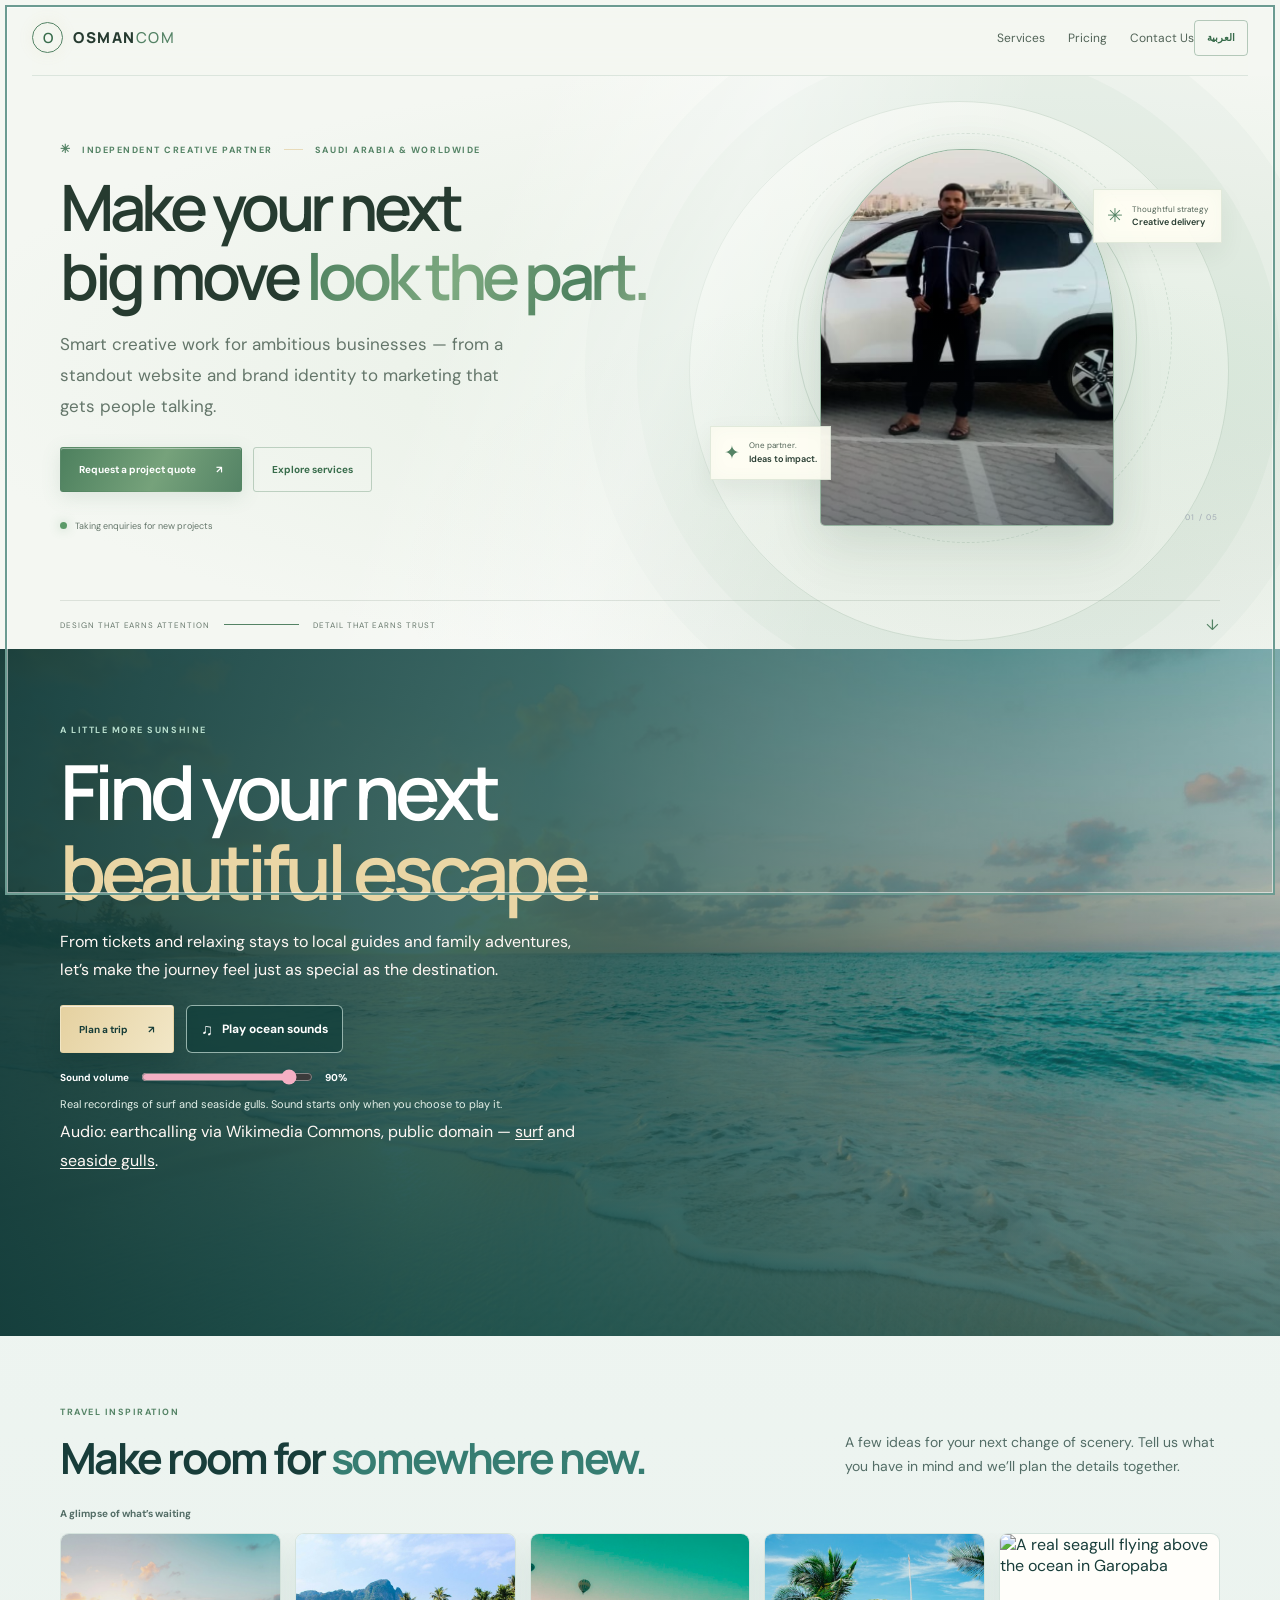
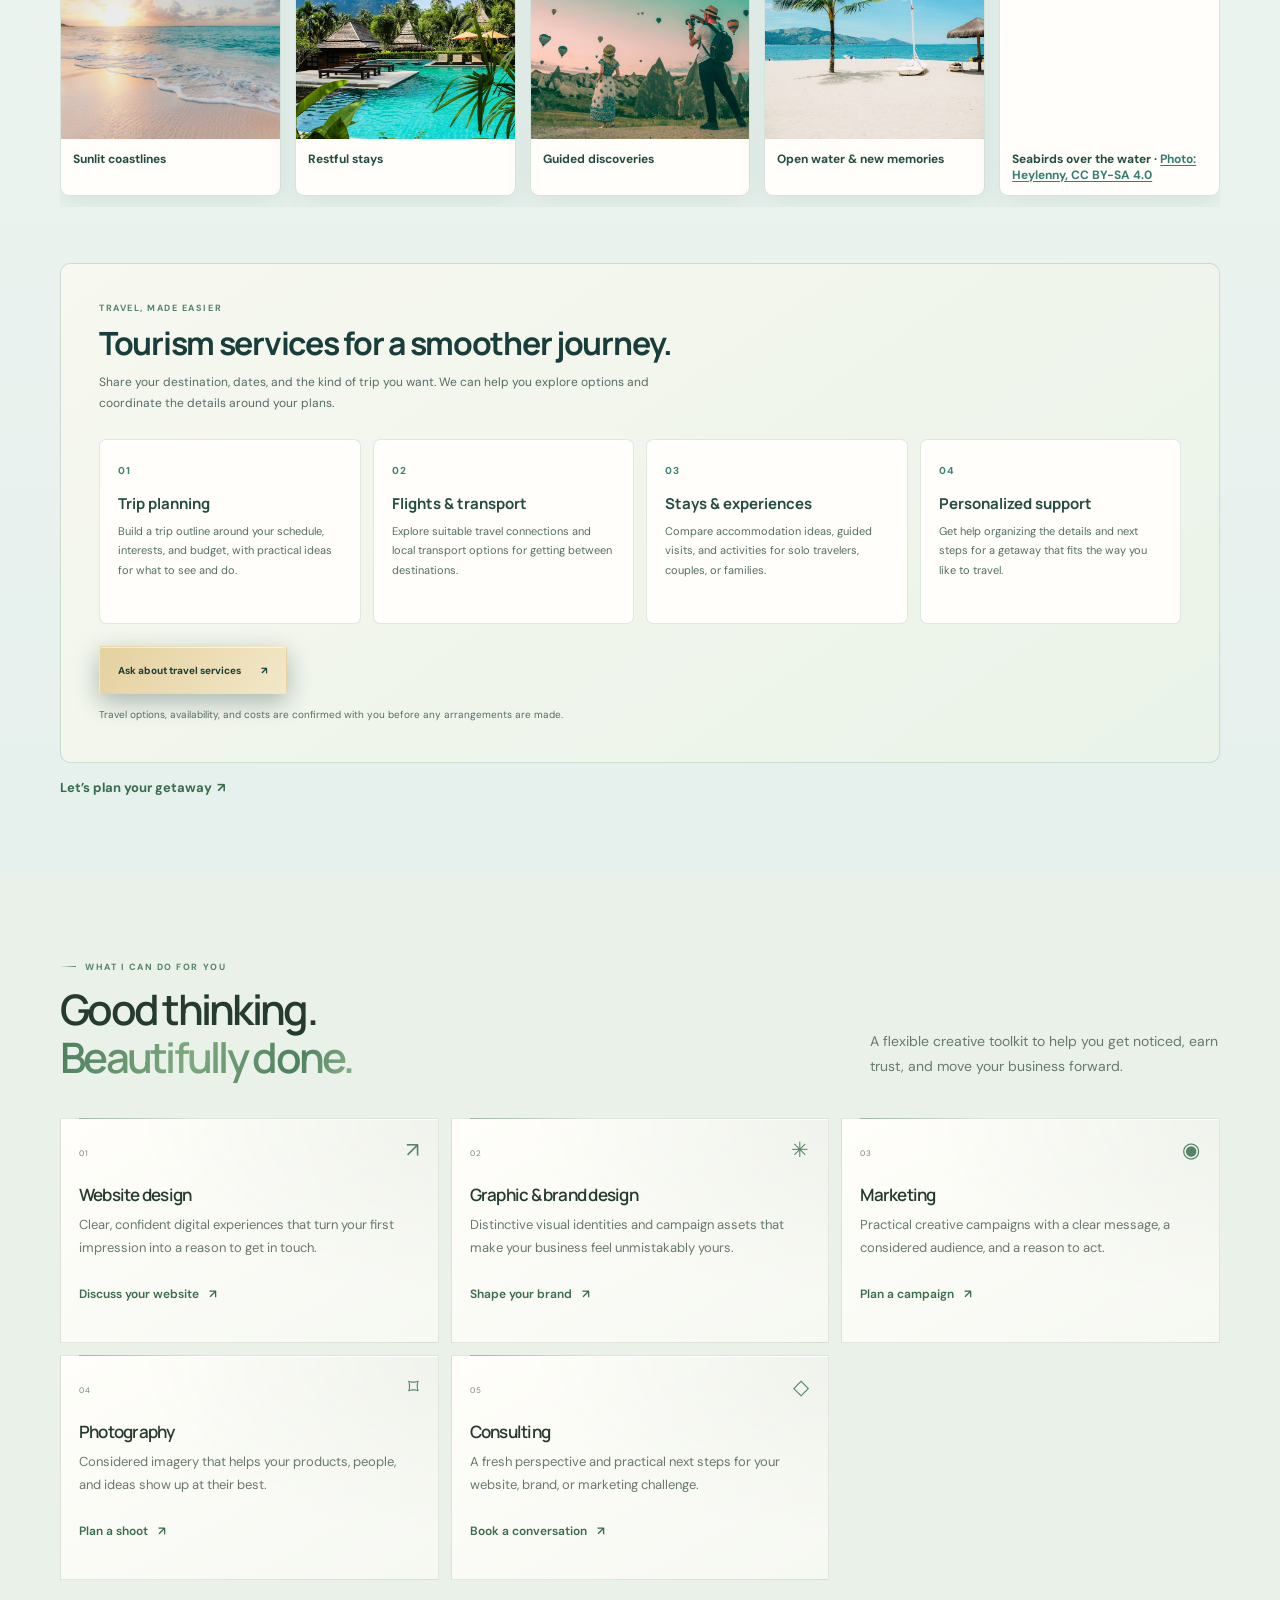
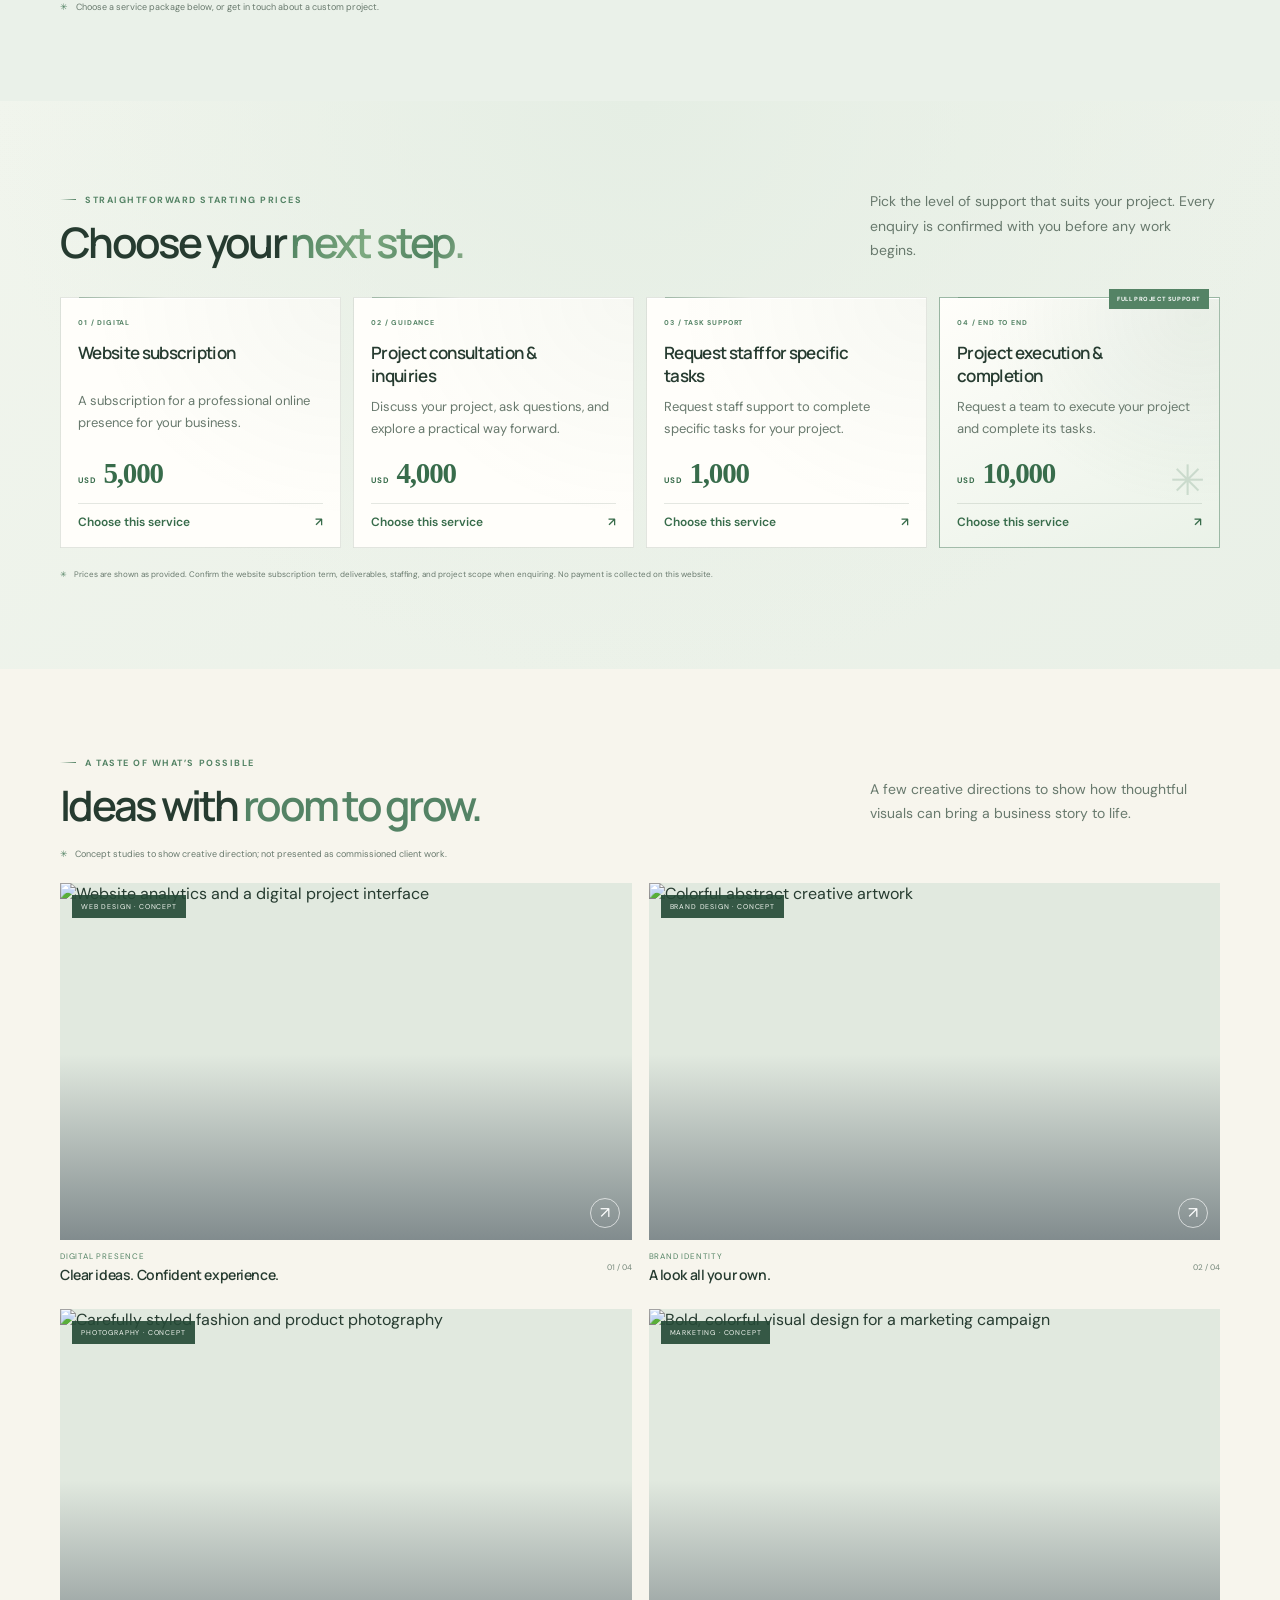
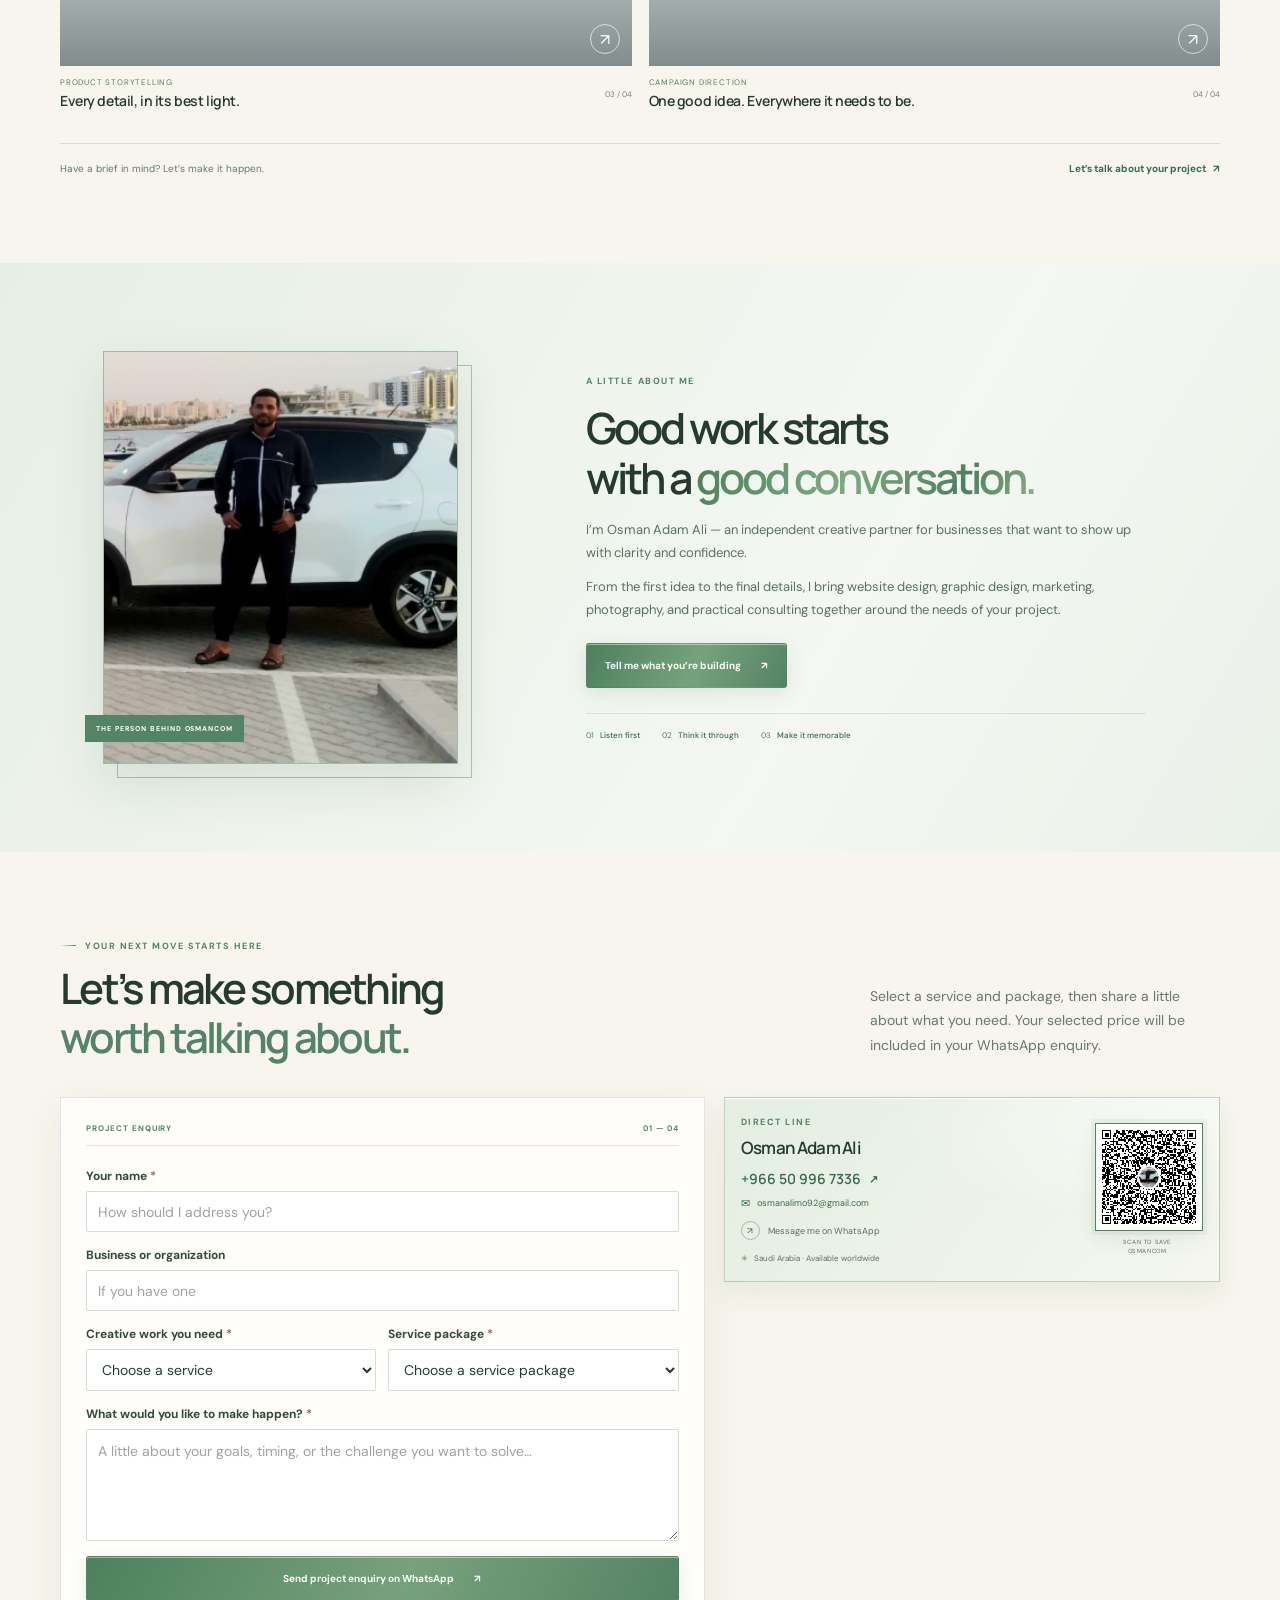
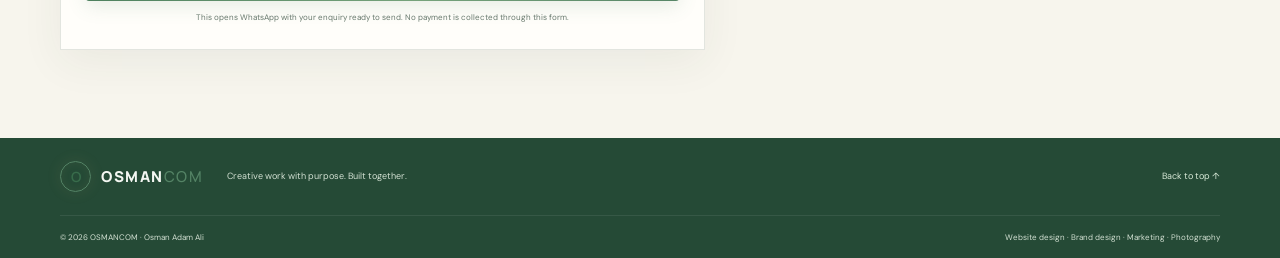
==== commit 86880388: "Add Arabic language and USD pricing Add English/Arabic switching and use USD labels while retaining " ====
--- a/index.html
+++ b/index.html
@@ -17,7 +17,7 @@
   <title>OSMANCOM — Creative services for ambitious businesses</title>
   <link rel="preconnect" href="https://fonts.googleapis.com">
   <link rel="preconnect" href="https://fonts.gstatic.com" crossorigin>
-  <link href="https://fonts.googleapis.com/css2?family=DM+Sans:wght@400;500;600;700&family=Manrope:wght@400;500;600;700;800&display=swap" rel="stylesheet">
+  <link href="https://fonts.googleapis.com/css2?family=DM+Sans:wght@400;500;600;700&family=Manrope:wght@400;500;600;700;800&family=Noto+Sans+Arabic:wght@400;500;600;700;800&display=swap" rel="stylesheet">
   <link rel="stylesheet" href="styles.css">
   <script src="assets/qrcode-generator.js" defer></script>
   <script src="creative.js" defer></script>
@@ -29,15 +29,18 @@
       <span class="brand-mark" aria-hidden="true">O</span>
       <span>OSMAN<span class="brand-light">COM</span></span>
     </a>
-    <button class="menu-toggle" type="button" aria-expanded="false" aria-controls="main-nav" aria-label="Open navigation menu">
-      <span class="menu-toggle-icon" aria-hidden="true"></span>
-      <span class="menu-toggle-label">Menu</span>
-    </button>
     <nav class="main-nav" id="main-nav" aria-label="Main navigation">
       <a href="#services">Services</a>
       <a href="#pricing">Pricing</a>
       <a href="#contact">Contact Us</a>
     </nav>
+    <div class="header-actions">
+      <button class="language-toggle" id="language-toggle" type="button" lang="ar" aria-label="عرض الموقع باللغة العربية">العربية</button>
+      <button class="menu-toggle" type="button" aria-expanded="false" aria-controls="main-nav" aria-label="Open navigation menu">
+        <span class="menu-toggle-icon" aria-hidden="true"></span>
+        <span class="menu-toggle-label">Menu</span>
+      </button>
+    </div>
   </header>
 
   <main id="main-content">
@@ -208,21 +211,21 @@
             <span class="pricing-number">01 / DIGITAL</span>
             <h3>Website subscription</h3>
             <p>A subscription for a professional online presence for your business.</p>
-            <div class="pricing-amount"><span>SAR</span><strong>5,000</strong></div>
+            <div class="pricing-amount"><span>USD</span><strong>5,000</strong></div>
             <a class="pricing-link" href="#contact" data-package="website">Choose this service <span aria-hidden="true">↗</span></a>
           </article>
           <article class="pricing-card">
             <span class="pricing-number">02 / GUIDANCE</span>
             <h3>Project consultation &amp; inquiries</h3>
             <p>Discuss your project, ask questions, and explore a practical way forward.</p>
-            <div class="pricing-amount"><span>SAR</span><strong>4,000</strong></div>
+            <div class="pricing-amount"><span>USD</span><strong>4,000</strong></div>
             <a class="pricing-link" href="#contact" data-package="consultation">Choose this service <span aria-hidden="true">↗</span></a>
           </article>
           <article class="pricing-card">
             <span class="pricing-number">03 / TASK SUPPORT</span>
             <h3>Request staff for specific tasks</h3>
             <p>Request staff support to complete specific tasks for your project.</p>
-            <div class="pricing-amount"><span>SAR</span><strong>1,000</strong></div>
+            <div class="pricing-amount"><span>USD</span><strong>1,000</strong></div>
             <a class="pricing-link" href="#contact" data-package="staff">Choose this service <span aria-hidden="true">↗</span></a>
           </article>
           <article class="pricing-card pricing-card-featured">
@@ -230,7 +233,7 @@
             <span class="pricing-number">04 / END TO END</span>
             <h3>Project execution &amp; completion</h3>
             <p>Request a team to execute your project and complete its tasks.</p>
-            <div class="pricing-amount"><span>SAR</span><strong>10,000</strong></div>
+            <div class="pricing-amount"><span>USD</span><strong>10,000</strong></div>
             <a class="pricing-link" href="#contact" data-package="execution">Choose this service <span aria-hidden="true">↗</span></a>
           </article>
         </div>
@@ -312,16 +315,16 @@
               <label class="field-label">Creative work you need <span>*</span>
                 <select name="service" required>
                   <option value="" selected disabled>Choose a service</option>
-                  <option>Website design</option><option>Graphic &amp; brand design</option><option>Marketing</option><option>Photography</option><option>Consulting</option>                  <option>A mix of services</option><option>Travel &amp; tourism</option>
+                  <option value="Website design">Website design</option><option value="Graphic &amp; brand design">Graphic &amp; brand design</option><option value="Marketing">Marketing</option><option value="Photography">Photography</option><option value="Consulting">Consulting</option><option value="A mix of services">A mix of services</option><option value="Travel &amp; tourism">Travel &amp; tourism</option>
                 </select>
               </label>
               <label class="field-label">Service package <span>*</span>
                 <select name="package" id="package-select" required>
                   <option value="" selected disabled>Choose a service package</option>
-                  <option value="website">Website subscription — SAR 5,000</option>
-                  <option value="consultation">Project consultation &amp; inquiries — SAR 4,000</option>
-                  <option value="staff">Request staff for specific tasks — SAR 1,000</option>
-                  <option value="execution">Project execution &amp; completion — SAR 10,000</option>
+                  <option value="website">Website subscription — USD 5,000</option>
+                  <option value="consultation">Project consultation &amp; inquiries — USD 4,000</option>
+                  <option value="staff">Request staff for specific tasks — USD 1,000</option>
+                  <option value="execution">Project execution &amp; completion — USD 10,000</option>
                   <option value="custom">Other / discuss a custom project</option>
                 </select>
               </label>
--- a/styles.css
+++ b/styles.css
@@ -27,7 +27,7 @@
 .brand { display: inline-flex; align-items: center; gap: 10px; font: 800 15px var(--font-display); letter-spacing: .1em; white-space: nowrap; }
 .brand-mark { width: 31px; height: 31px; display: grid; place-items: center; border: 1px solid var(--gold); border-radius: 50%; color: var(--gold-bright); font: 600 14px var(--font-display); letter-spacing: 0; box-shadow: 0 0 16px #d9b77118, inset 0 0 9px #d9b77112; }
 .brand-light { color: var(--gold); font-weight: 500; }
-.main-nav { margin-left: auto; display: flex; align-items: center; gap: 34px; }
+.main-nav { margin-inline-start: auto; display: flex; align-items: center; gap: 34px; }
 .main-nav a { position: relative; color: #c5cbd4; font-size: 11px; transition: color .2s; }
 .main-nav a::after { content: ""; height: 1px; position: absolute; right: 100%; bottom: -7px; left: 0; background: linear-gradient(90deg, var(--gold-bright), transparent); transition: right .25s ease; }
 .main-nav a:hover::after { right: 0; }
@@ -77,7 +77,7 @@
 .visual-index { position: absolute; right: 2px; bottom: 6px; color: #a5acb8; font-size: 8px; letter-spacing: .14em; }
 .hero-bottom { min-height: 49px; position: relative; z-index: 1; display: flex; align-items: center; gap: 14px; border-top: 1px solid var(--line); color: #99a7b8; font-size: 8px; letter-spacing: .12em; }
 .hero-bottom-line { width: 75px; height: 1px; background: var(--gold); }
-.hero-bottom a { margin-left: auto; color: var(--gold); font-size: 15px; }
+.hero-bottom a { margin-inline-start: auto; color: var(--gold); font-size: 15px; }
 
 .section-pad { padding-block: 88px; }
 .welcome-section { padding-block: 42px; background: linear-gradient(180deg, #08172c, #0a1a30); }
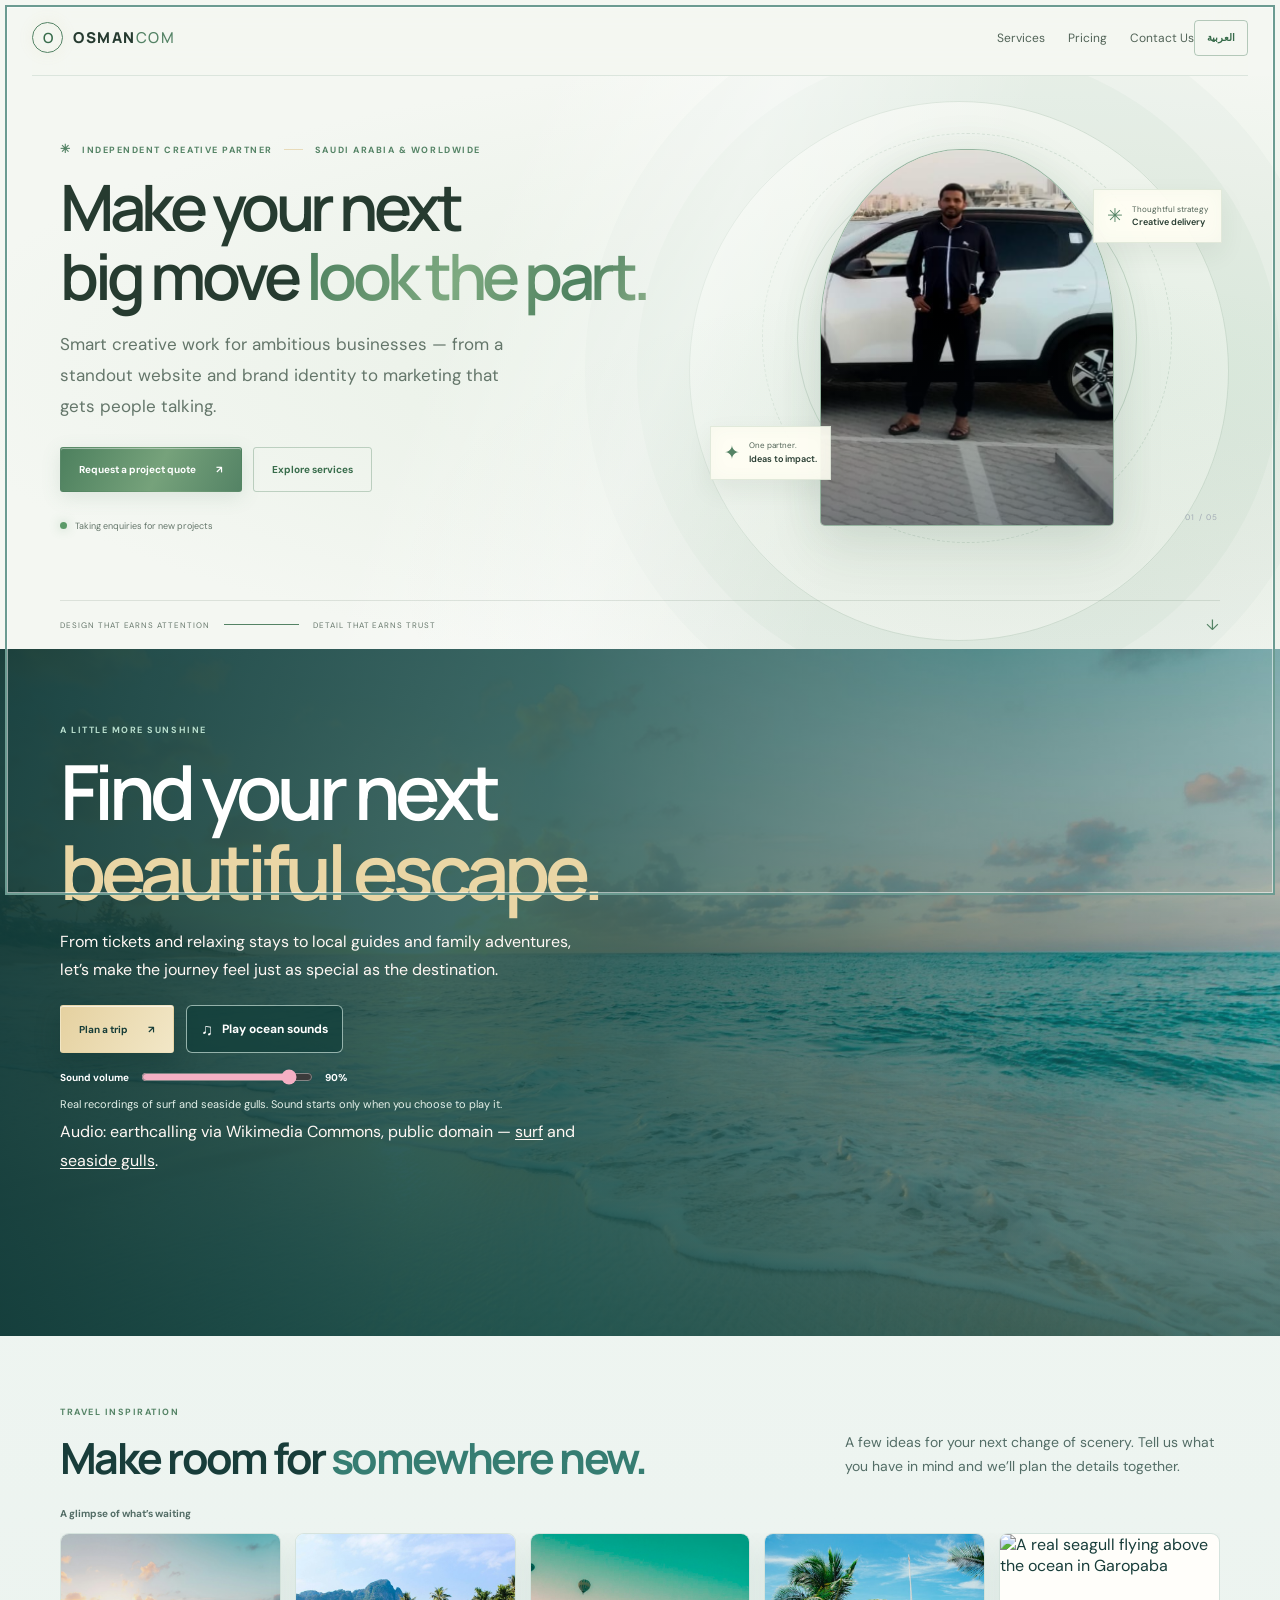
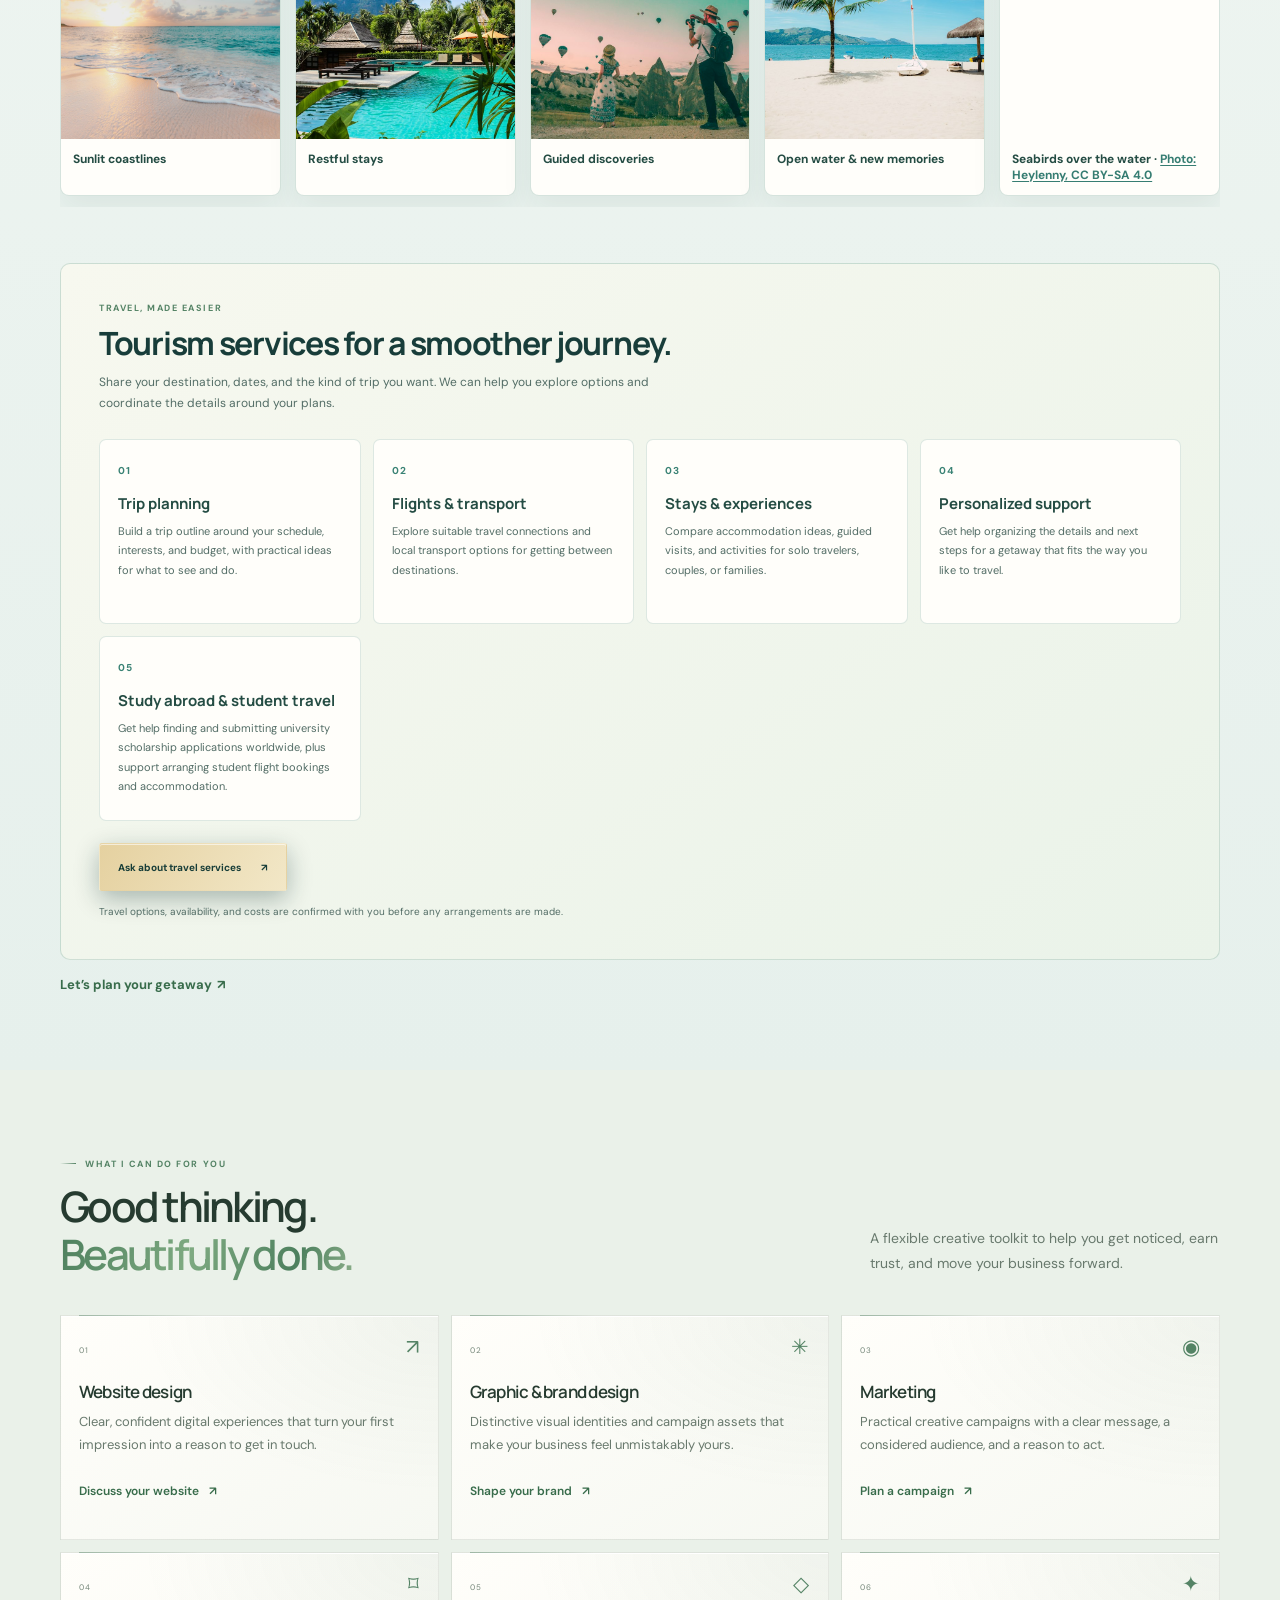
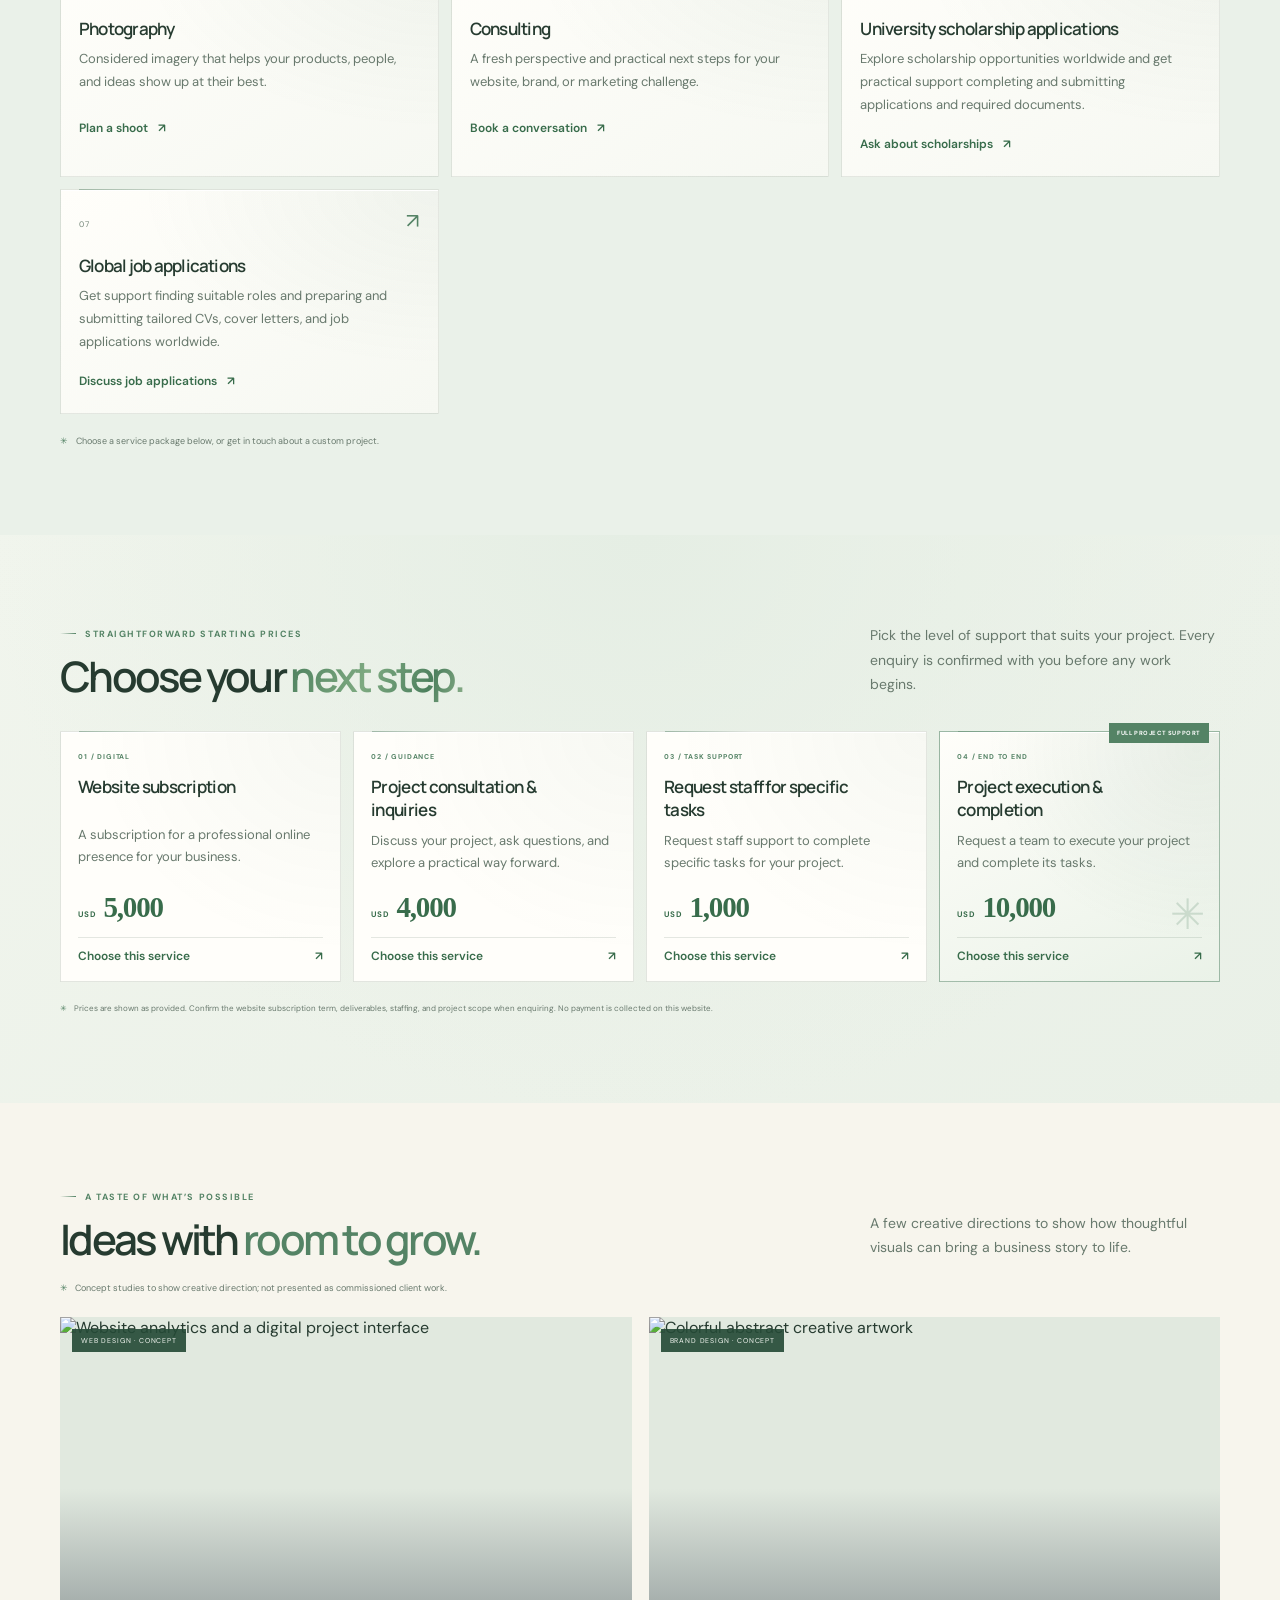
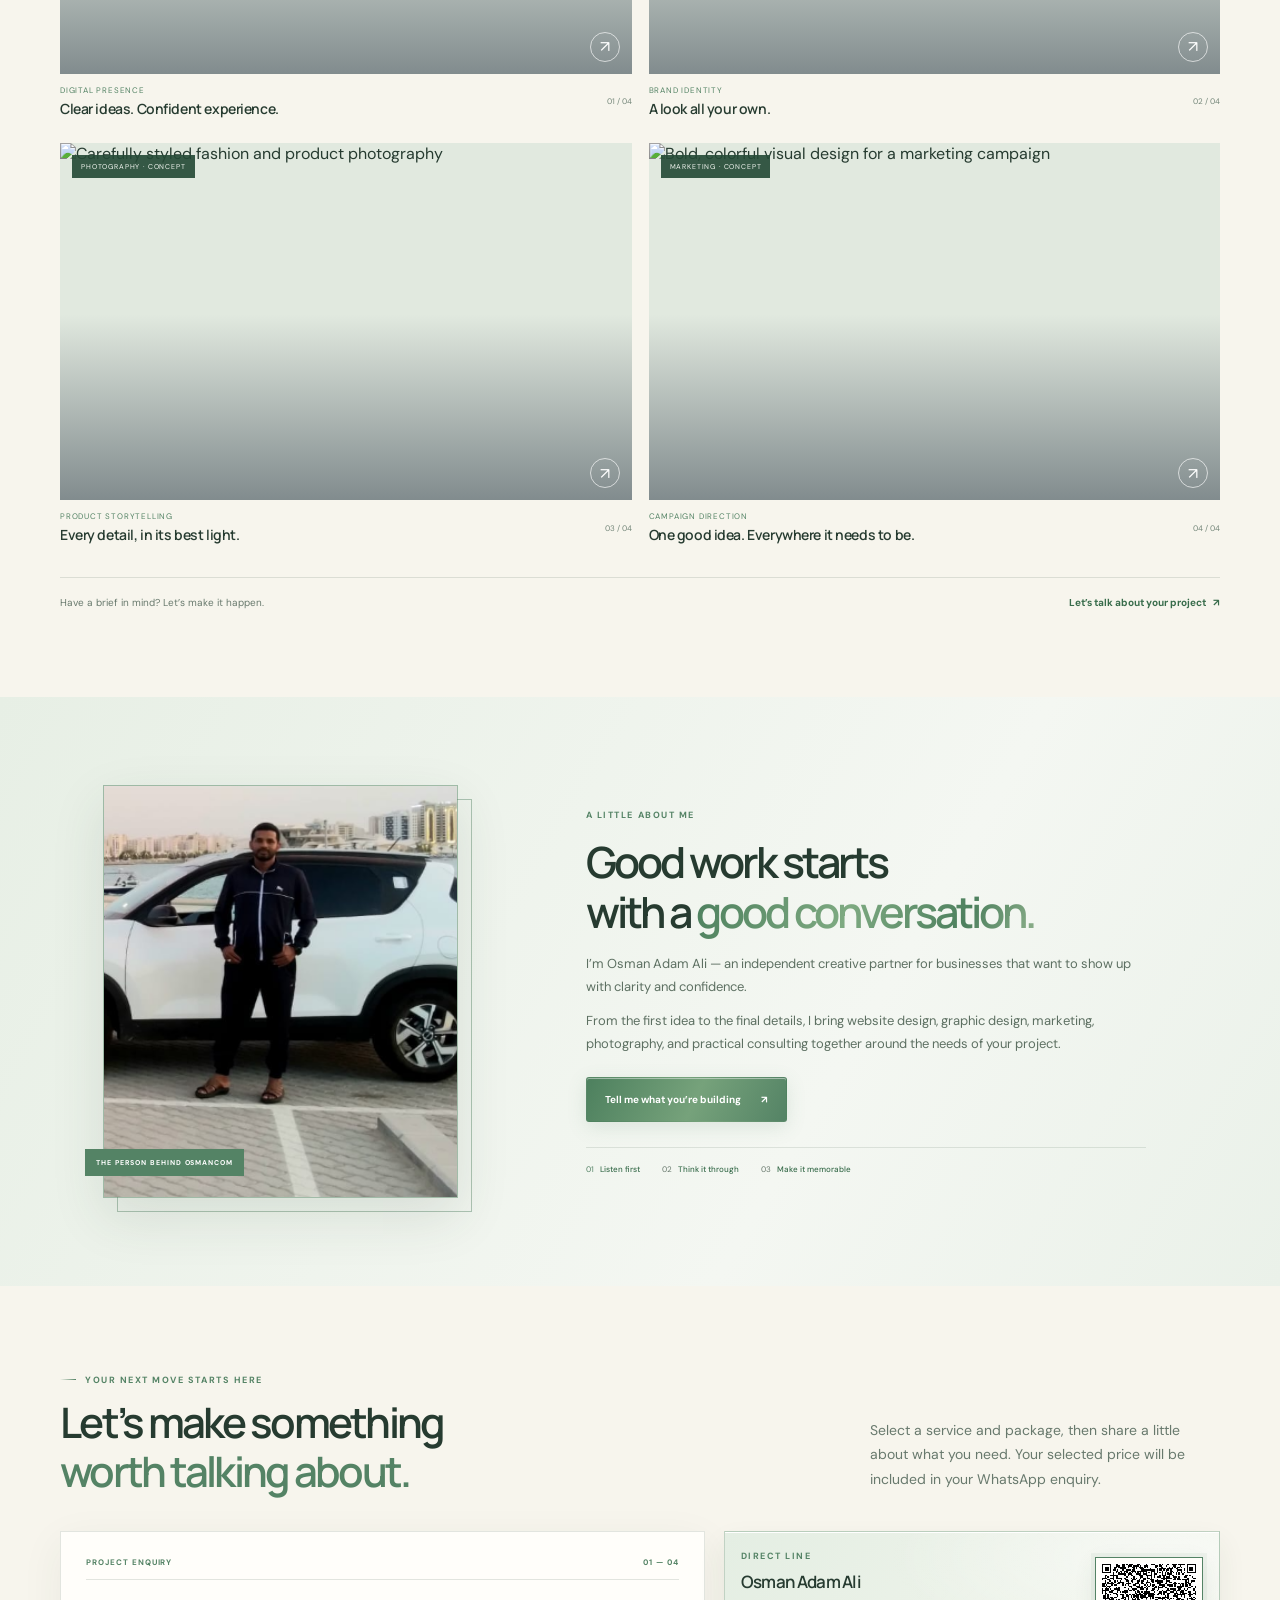
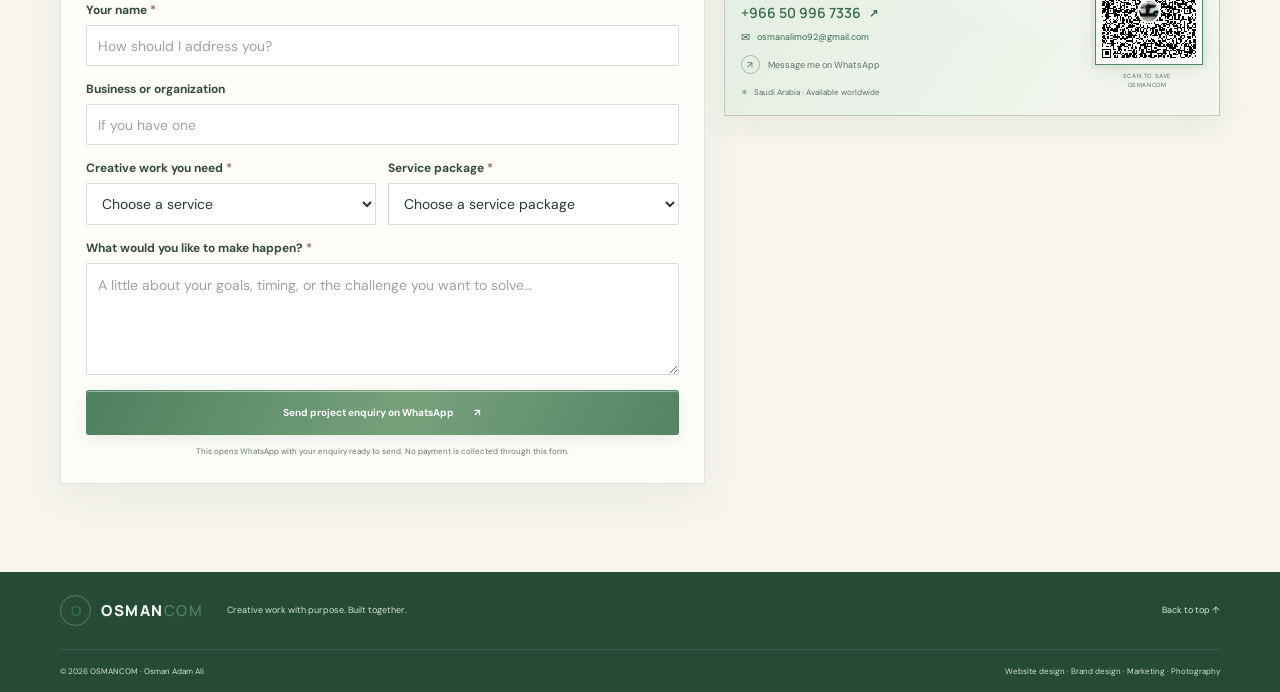
==== commit 4ea2ca12: "Add scholarship and global job services Add scholarship application, global job application, and stu" ====
--- a/index.html
+++ b/index.html
@@ -155,6 +155,11 @@
               <h4>Personalized support</h4>
               <p>Get help organizing the details and next steps for a getaway that fits the way you like to travel.</p>
             </article>
+            <article class="tourism-service-card">
+              <span aria-hidden="true">05</span>
+              <h4>Study abroad &amp; student travel</h4>
+              <p>Get help finding and submitting university scholarship applications worldwide, plus support arranging student flight bookings and accommodation.</p>
+            </article>
           </div>
           <a class="button button-tour tourism-services-cta" href="#contact" data-service-link="Travel & tourism">Ask about travel services <span aria-hidden="true">↗</span></a>
           <p class="tourism-services-note">Travel options, availability, and costs are confirmed with you before any arrangements are made.</p>
@@ -194,6 +199,16 @@
             <span class="service-number">05</span><span class="service-icon" aria-hidden="true">◇</span>
             <h3>Consulting</h3><p>A fresh perspective and practical next steps for your website, brand, or marketing challenge.</p>
             <a href="#contact" class="service-link" data-service-link="Consulting">Book a conversation <span>↗</span></a>
+          </article>
+          <article class="service-card">
+            <span class="service-number">06</span><span class="service-icon" aria-hidden="true">✦</span>
+            <h3>University scholarship applications</h3><p>Explore scholarship opportunities worldwide and get practical support completing and submitting applications and required documents.</p>
+            <a href="#contact" class="service-link" data-service-link="Scholarship applications">Ask about scholarships <span>↗</span></a>
+          </article>
+          <article class="service-card">
+            <span class="service-number">07</span><span class="service-icon" aria-hidden="true">↗</span>
+            <h3>Global job applications</h3><p>Get support finding suitable roles and preparing and submitting tailored CVs, cover letters, and job applications worldwide.</p>
+            <a href="#contact" class="service-link" data-service-link="Global job applications">Discuss job applications <span>↗</span></a>
           </article>
         </div>
         <p class="services-note"><span>✳</span> Choose a service package below, or get in touch about a custom project.</p>
@@ -315,7 +330,7 @@
               <label class="field-label">Creative work you need <span>*</span>
                 <select name="service" required>
                   <option value="" selected disabled>Choose a service</option>
-                  <option value="Website design">Website design</option><option value="Graphic &amp; brand design">Graphic &amp; brand design</option><option value="Marketing">Marketing</option><option value="Photography">Photography</option><option value="Consulting">Consulting</option><option value="A mix of services">A mix of services</option><option value="Travel &amp; tourism">Travel &amp; tourism</option>
+                  <option value="Website design">Website design</option><option value="Graphic &amp; brand design">Graphic &amp; brand design</option><option value="Marketing">Marketing</option><option value="Photography">Photography</option><option value="Consulting">Consulting</option><option value="A mix of services">A mix of services</option><option value="Travel &amp; tourism">Travel &amp; tourism</option><option value="Scholarship applications">University scholarship applications</option><option value="Global job applications">Global job applications</option>
                 </select>
               </label>
               <label class="field-label">Service package <span>*</span>
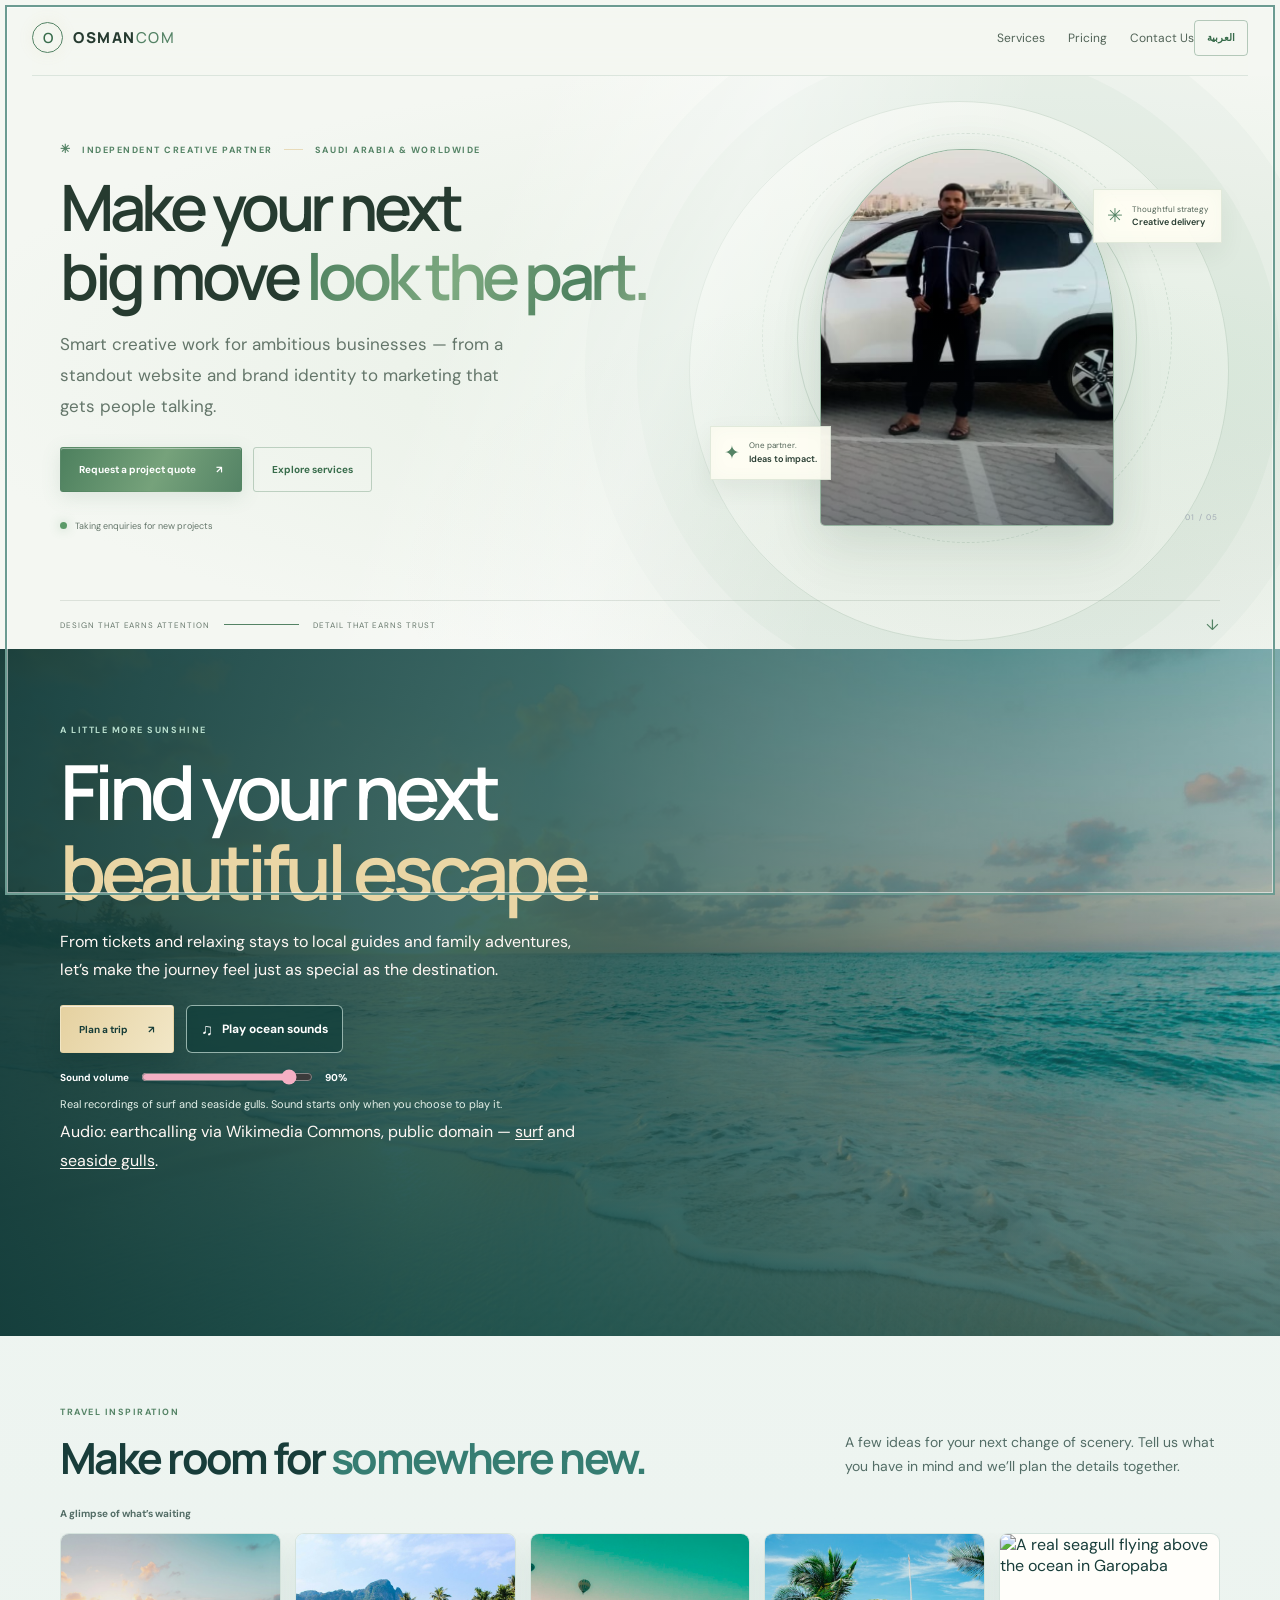
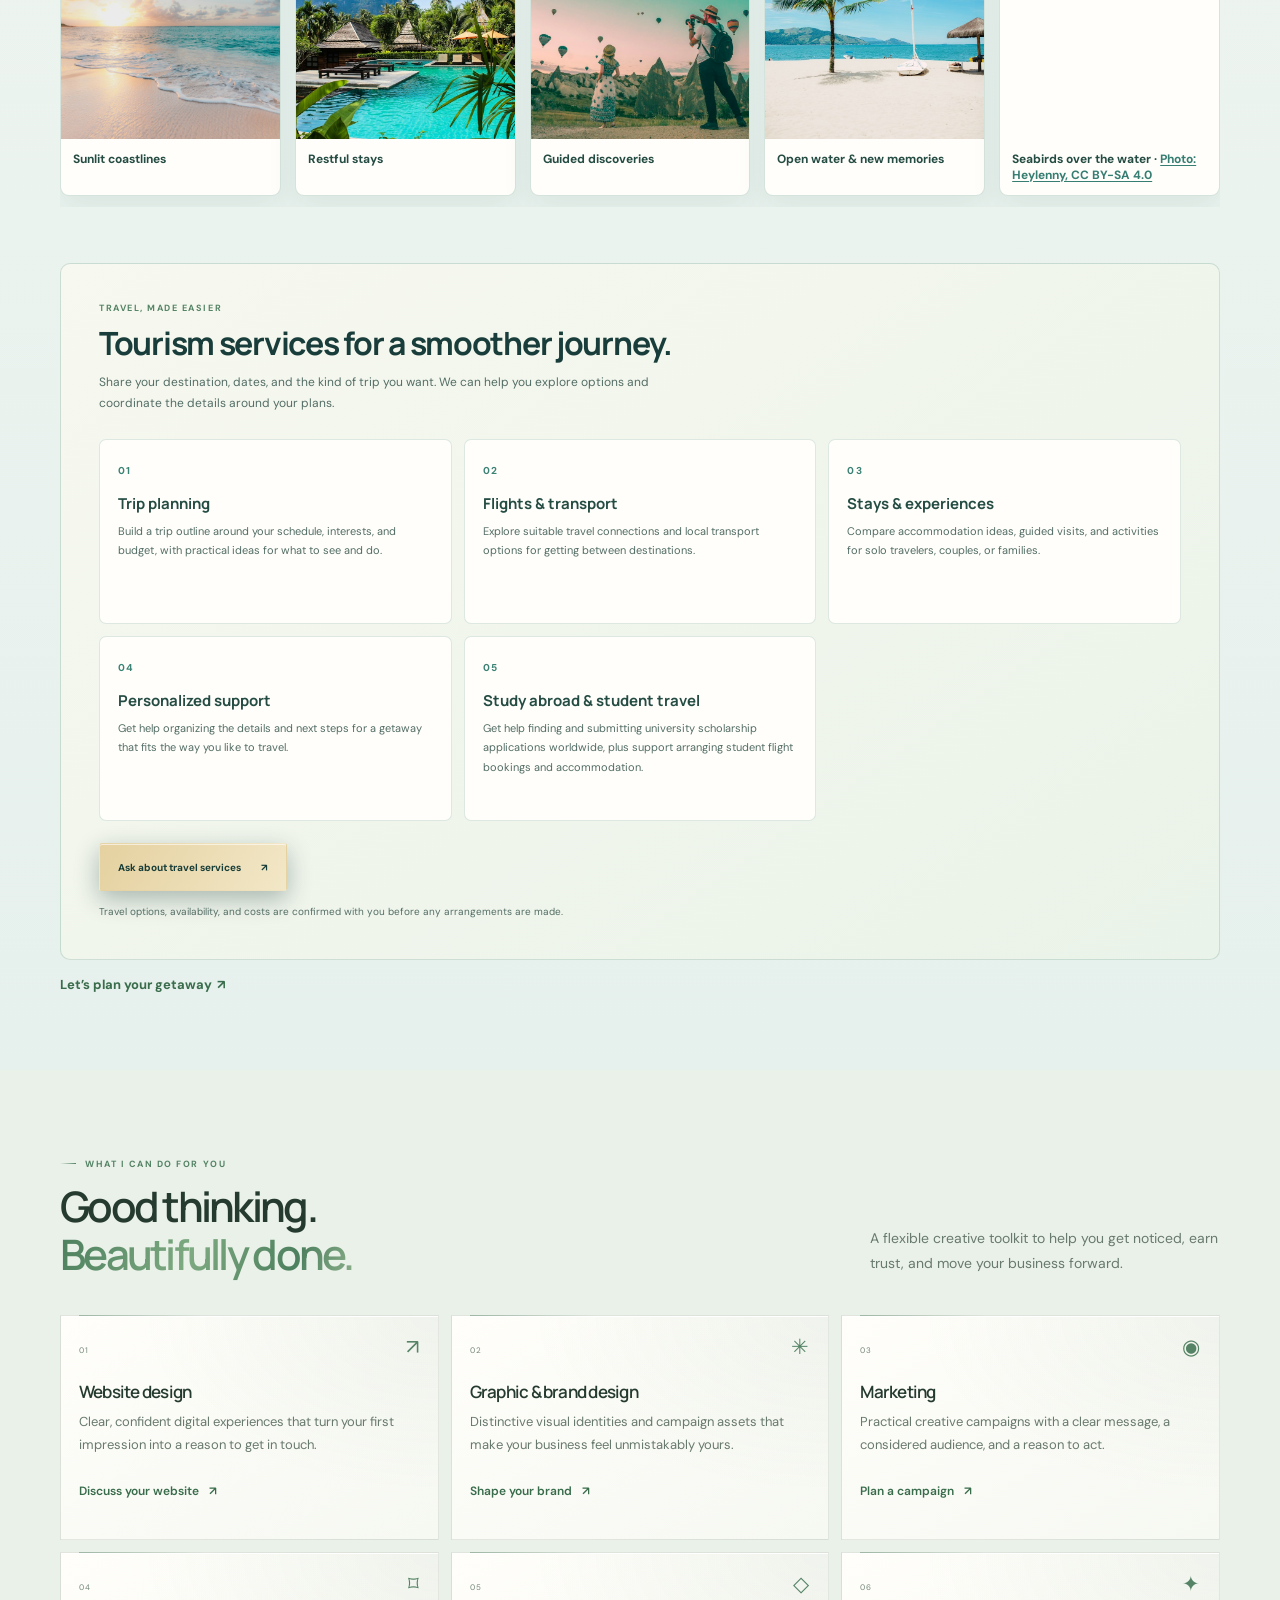
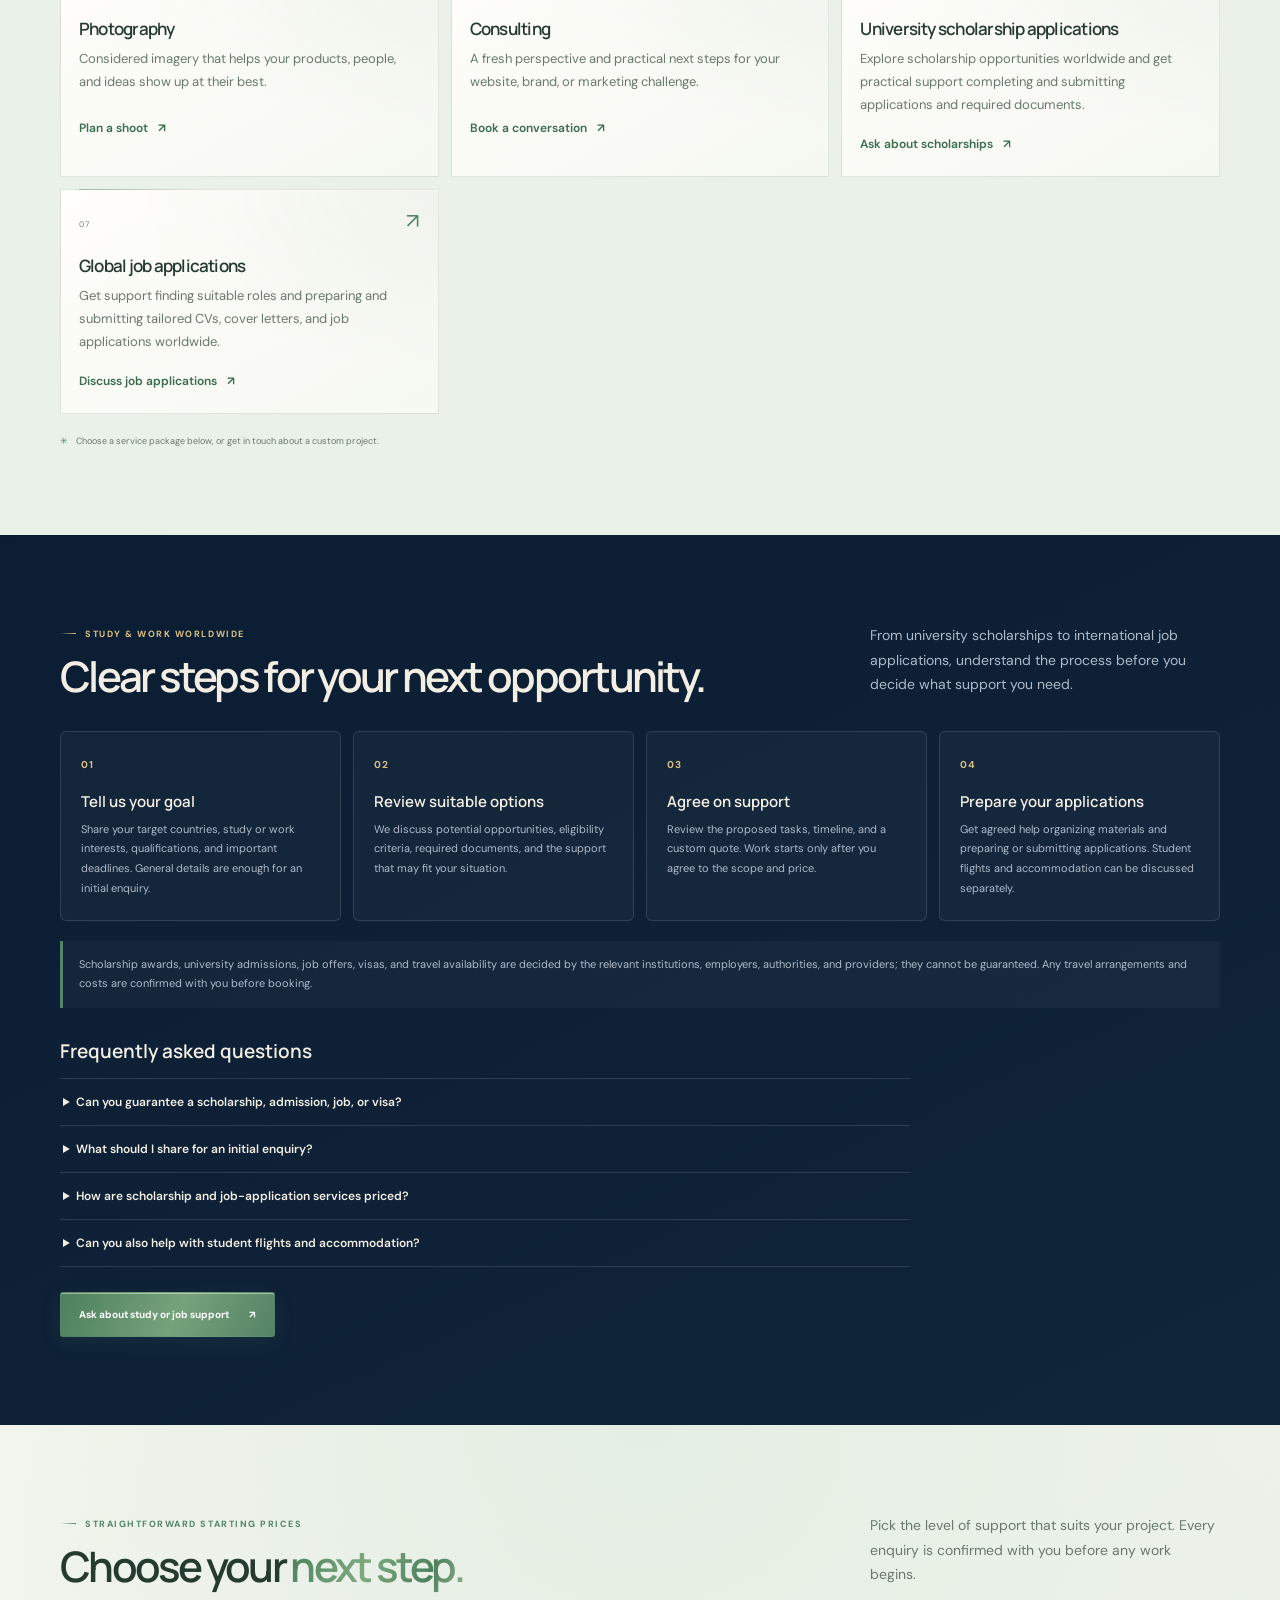
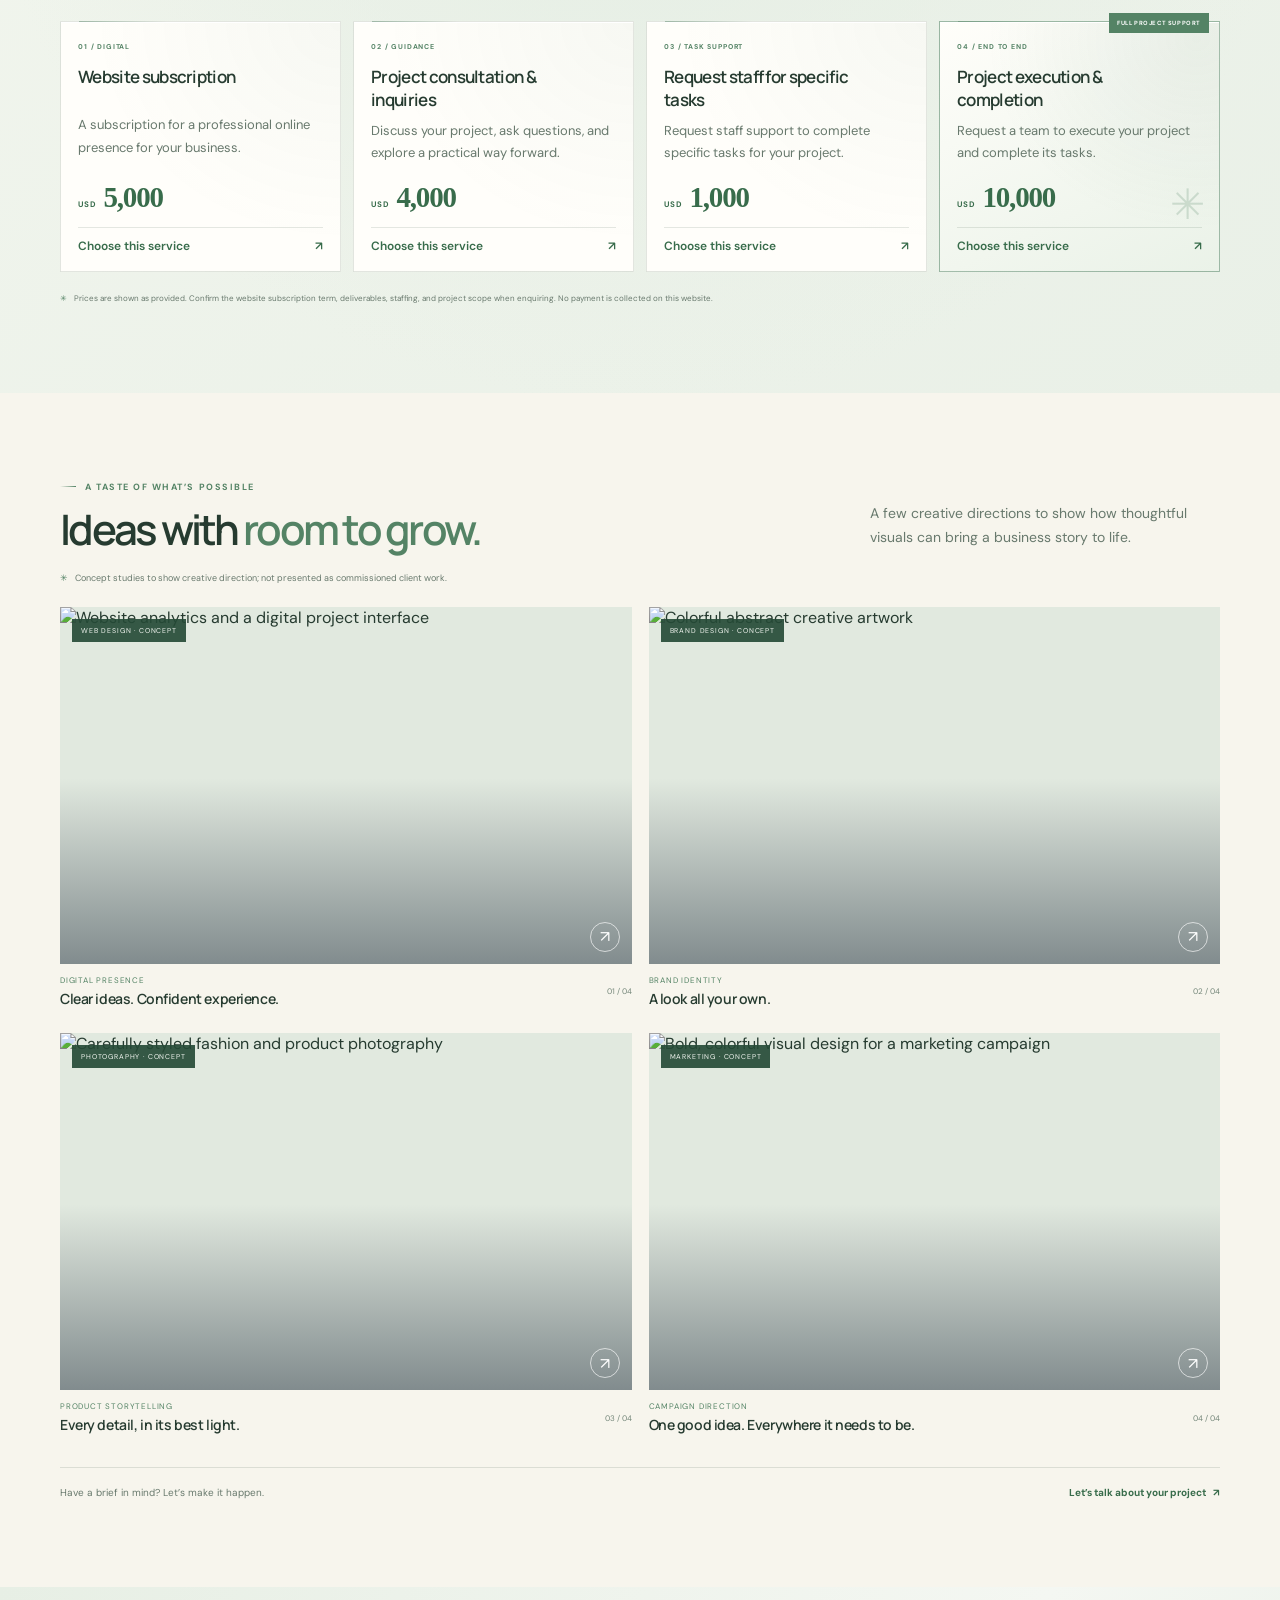
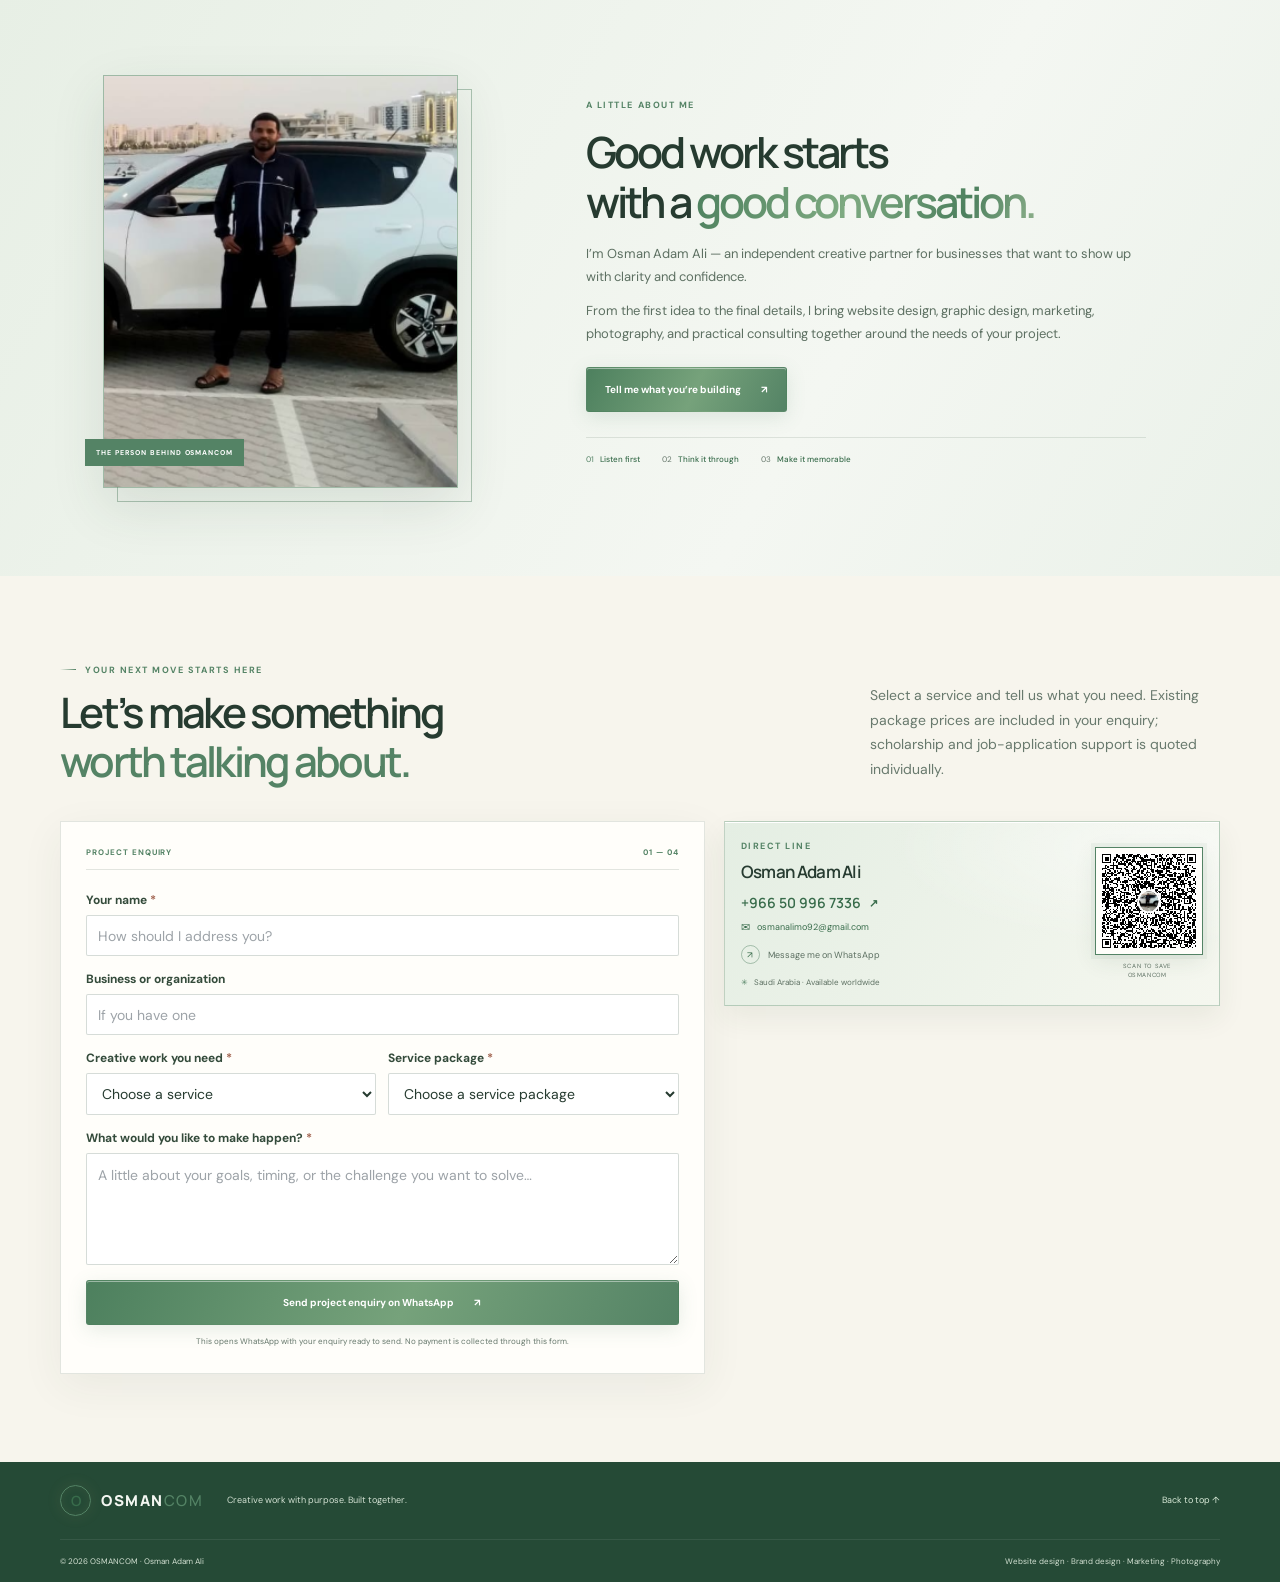
==== commit 2eea754a: "Add application support guidance and quote flow Add scholarship and job application process guidance" ====
--- a/index.html
+++ b/index.html
@@ -18,9 +18,9 @@
   <link rel="preconnect" href="https://fonts.googleapis.com">
   <link rel="preconnect" href="https://fonts.gstatic.com" crossorigin>
   <link href="https://fonts.googleapis.com/css2?family=DM+Sans:wght@400;500;600;700&family=Manrope:wght@400;500;600;700;800&family=Noto+Sans+Arabic:wght@400;500;600;700;800&display=swap" rel="stylesheet">
-  <link rel="stylesheet" href="styles.css">
+  <link rel="stylesheet" href="styles.css?v=application-trust">
   <script src="assets/qrcode-generator.js" defer></script>
-  <script src="creative.js" defer></script>
+  <script src="creative.js?v=application-trust" defer></script>
 </head>
 <body>
   <a class="skip-link" href="#main-content">Skip to content</a>
@@ -215,6 +215,33 @@
       </div>
     </section>
 
+    <section class="opportunity-section section-pad" id="opportunity-support">
+      <div class="page-width">
+        <div class="section-heading opportunity-heading">
+          <div>
+            <p class="eyebrow eyebrow-light">Study &amp; work worldwide</p>
+            <h2>Clear steps for <span>your next opportunity.</span></h2>
+          </div>
+          <p class="section-intro">From university scholarships to international job applications, understand the process before you decide what support you need.</p>
+        </div>
+        <div class="opportunity-steps">
+          <article class="opportunity-step"><span>01</span><h3>Tell us your goal</h3><p>Share your target countries, study or work interests, qualifications, and important deadlines. General details are enough for an initial enquiry.</p></article>
+          <article class="opportunity-step"><span>02</span><h3>Review suitable options</h3><p>We discuss potential opportunities, eligibility criteria, required documents, and the support that may fit your situation.</p></article>
+          <article class="opportunity-step"><span>03</span><h3>Agree on support</h3><p>Review the proposed tasks, timeline, and a custom quote. Work starts only after you agree to the scope and price.</p></article>
+          <article class="opportunity-step"><span>04</span><h3>Prepare your applications</h3><p>Get agreed help organizing materials and preparing or submitting applications. Student flights and accommodation can be discussed separately.</p></article>
+        </div>
+        <p class="opportunity-disclaimer">Scholarship awards, university admissions, job offers, visas, and travel availability are decided by the relevant institutions, employers, authorities, and providers; they cannot be guaranteed. Any travel arrangements and costs are confirmed with you before booking.</p>
+        <div class="opportunity-faq">
+          <h3>Frequently asked questions</h3>
+          <details><summary>Can you guarantee a scholarship, admission, job, or visa?</summary><p>No. Decisions are made by universities, scholarship providers, employers, and immigration authorities. We can help with the agreed application support, but cannot promise an outcome.</p></details>
+          <details><summary>What should I share for an initial enquiry?</summary><p>Share your general goal, preferred countries, area of study or work, and deadlines. Do not send passwords, payment details, passport scans, or sensitive documents through this public form or WhatsApp.</p></details>
+          <details><summary>How are scholarship and job-application services priced?</summary><p>These services are quoted individually after we discuss your needs, tasks, and timeline. You can review and agree to the scope and price before any work begins.</p></details>
+          <details><summary>Can you also help with student flights and accommodation?</summary><p>Yes, we can discuss flight booking and student accommodation options separately. Availability and costs are checked with you before any booking is made.</p></details>
+        </div>
+        <a class="button button-gold opportunity-cta" href="#contact">Ask about study or job support <span aria-hidden="true">↗</span></a>
+      </div>
+    </section>
+
     <section class="pricing-section section-pad" id="pricing">
       <div class="page-width">
         <div class="section-heading pricing-heading">
@@ -319,7 +346,7 @@
       <div class="page-width">
         <div class="section-heading contact-heading">
           <div><p class="eyebrow">Your next move starts here</p><h2>Let’s make something<br><span>worth talking about.</span></h2></div>
-          <p class="section-intro">Select a service and package, then share a little about what you need. Your selected price will be included in your WhatsApp enquiry.</p>
+          <p class="section-intro">Select a service and tell us what you need. Existing package prices are included in your enquiry; scholarship and job-application support is quoted individually.</p>
         </div>
         <div class="contact-layout">
           <form class="project-form" id="project-form">
@@ -340,6 +367,7 @@
                   <option value="consultation">Project consultation &amp; inquiries — USD 4,000</option>
                   <option value="staff">Request staff for specific tasks — USD 1,000</option>
                   <option value="execution">Project execution &amp; completion — USD 10,000</option>
+                  <option value="quote" disabled>Scholarship or job support — request a quote</option>
                   <option value="custom">Other / discuss a custom project</option>
                 </select>
               </label>
--- a/styles.css
+++ b/styles.css
@@ -1287,7 +1287,7 @@
 .creative-tourism .tourism-services-heading > p:last-child { max-width: 590px; margin-bottom: 0; }
 .creative-tourism .tourism-service-grid {
   display: grid;
-  grid-template-columns: repeat(4, minmax(0, 1fr));
+  grid-template-columns: repeat(3, minmax(0, 1fr));
   gap: 12px;
 }
 .creative-tourism .tourism-service-card {
@@ -1342,3 +1342,32 @@
   .creative-tourism .tour-photo-card { min-width: min(78vw, 310px); }
   .creative-tourism .tour-photo-card img { height: 190px; }
 }
+
+.opportunity-section { background: linear-gradient(155deg, #0b1d32, #10243a); }
+.opportunity-heading { margin-bottom: 30px; }
+.opportunity-heading .eyebrow, .opportunity-step > span { color: #dbc184; }
+.opportunity-heading h2, .opportunity-step h3, .opportunity-faq > h3 { color: #f3eee3; }
+.opportunity-heading .section-intro { color: #b0bac7; }
+.opportunity-steps { display: grid; grid-template-columns: repeat(4, minmax(0, 1fr)); gap: 12px; }
+.opportunity-step { min-height: 190px; padding: 20px; border: 1px solid #ffffff20; border-radius: 6px; background: #ffffff08; }
+.opportunity-step > span { font-size: 10px; font-weight: 700; letter-spacing: .12em; }
+.opportunity-step h3 { margin: 18px 0 8px; font: 600 15px var(--font-display); }
+.opportunity-step p, .opportunity-disclaimer, .opportunity-faq details p { color: #b0bac7; font-size: 11px; line-height: 1.8; }
+.opportunity-step p { margin: 0; }
+.opportunity-disclaimer { margin: 20px 0 30px; padding: 14px 16px; border-inline-start: 3px solid var(--gold); background: #ffffff08; }
+.opportunity-faq { max-width: 850px; }
+.opportunity-faq > h3 { margin-bottom: 14px; font: 600 19px var(--font-display); }
+.opportunity-faq details { border-top: 1px solid #ffffff20; }
+.opportunity-faq details:last-child { border-bottom: 1px solid #ffffff20; }
+.opportunity-faq summary { padding: 15px 3px; color: #f3eee3; cursor: pointer; font-size: 12px; font-weight: 600; }
+.opportunity-faq details p { margin: 0; padding: 0 3px 16px; }
+.opportunity-cta { margin-top: 25px; }
+
+@media (max-width: 900px) {
+  .opportunity-steps { grid-template-columns: repeat(2, minmax(0, 1fr)); }
+}
+
+@media (max-width: 640px) {
+  .opportunity-steps { grid-template-columns: 1fr; }
+  .opportunity-step { min-height: auto; }
+}
